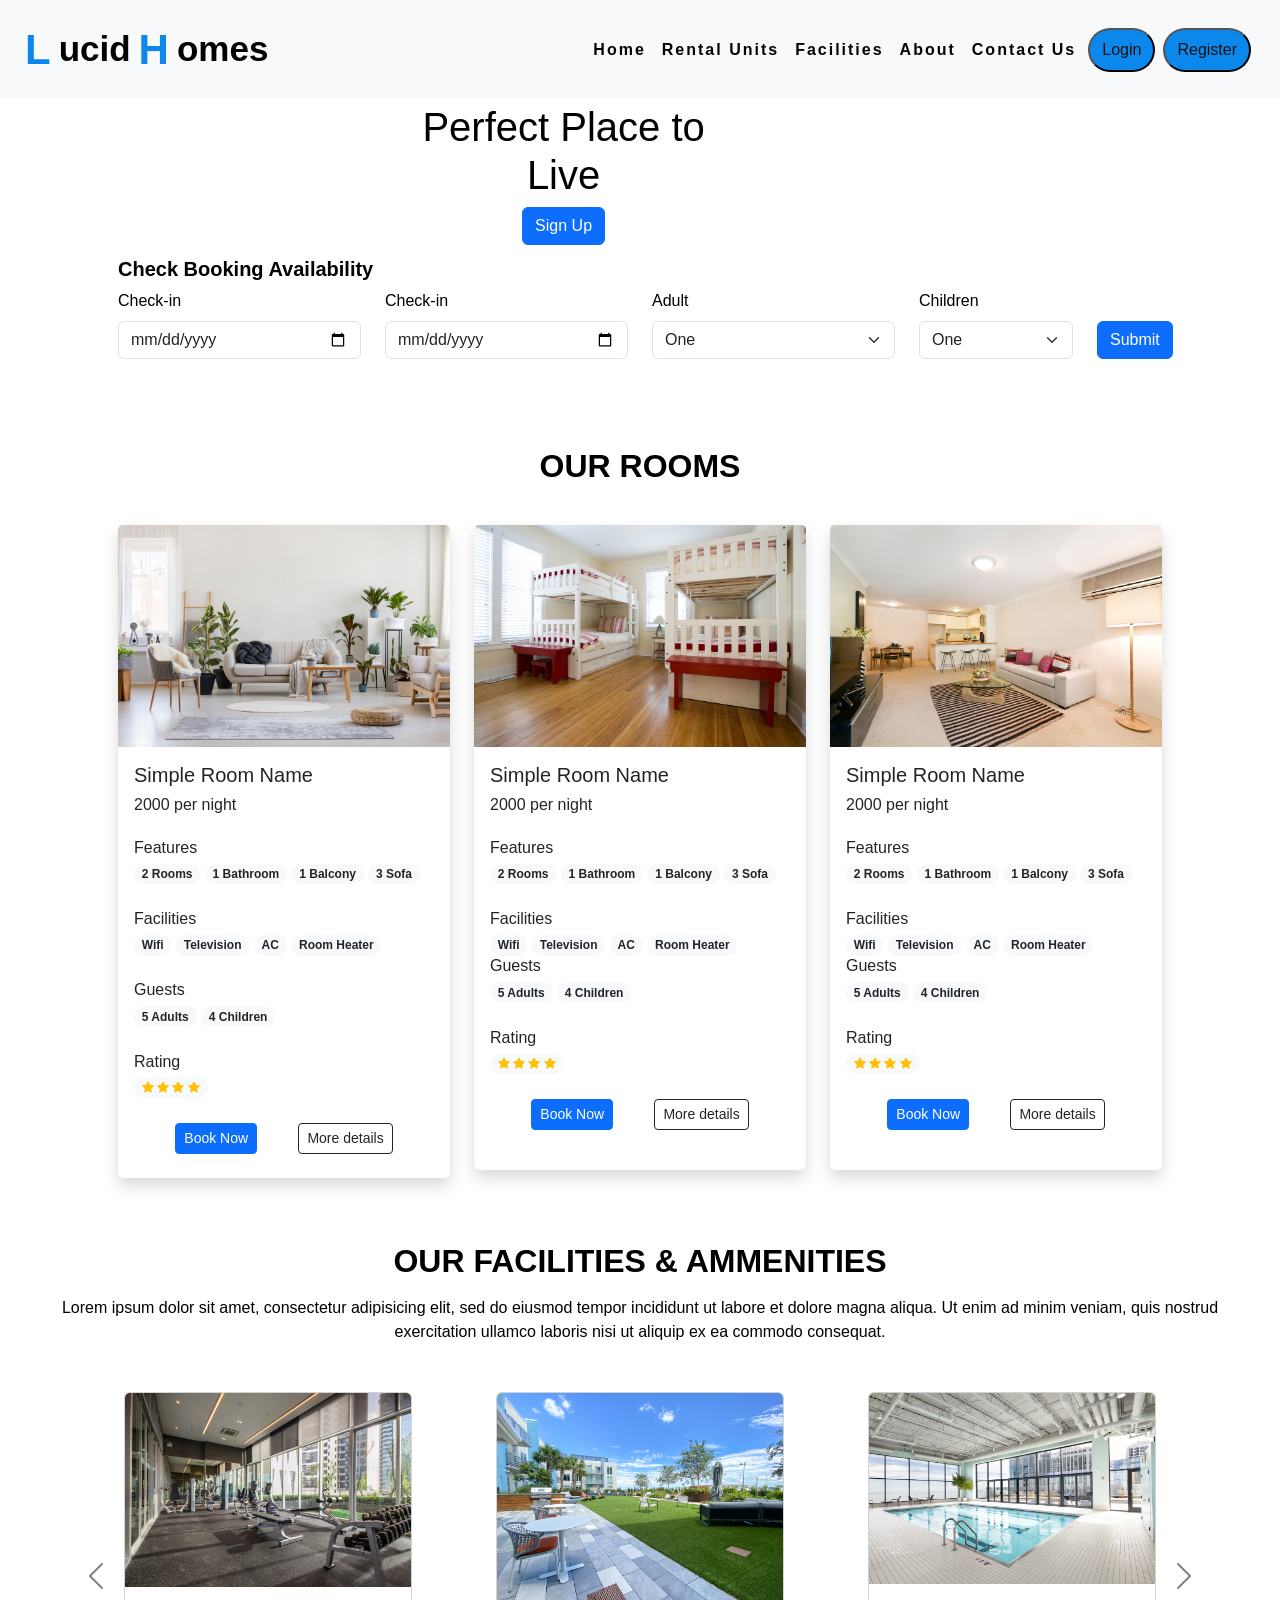
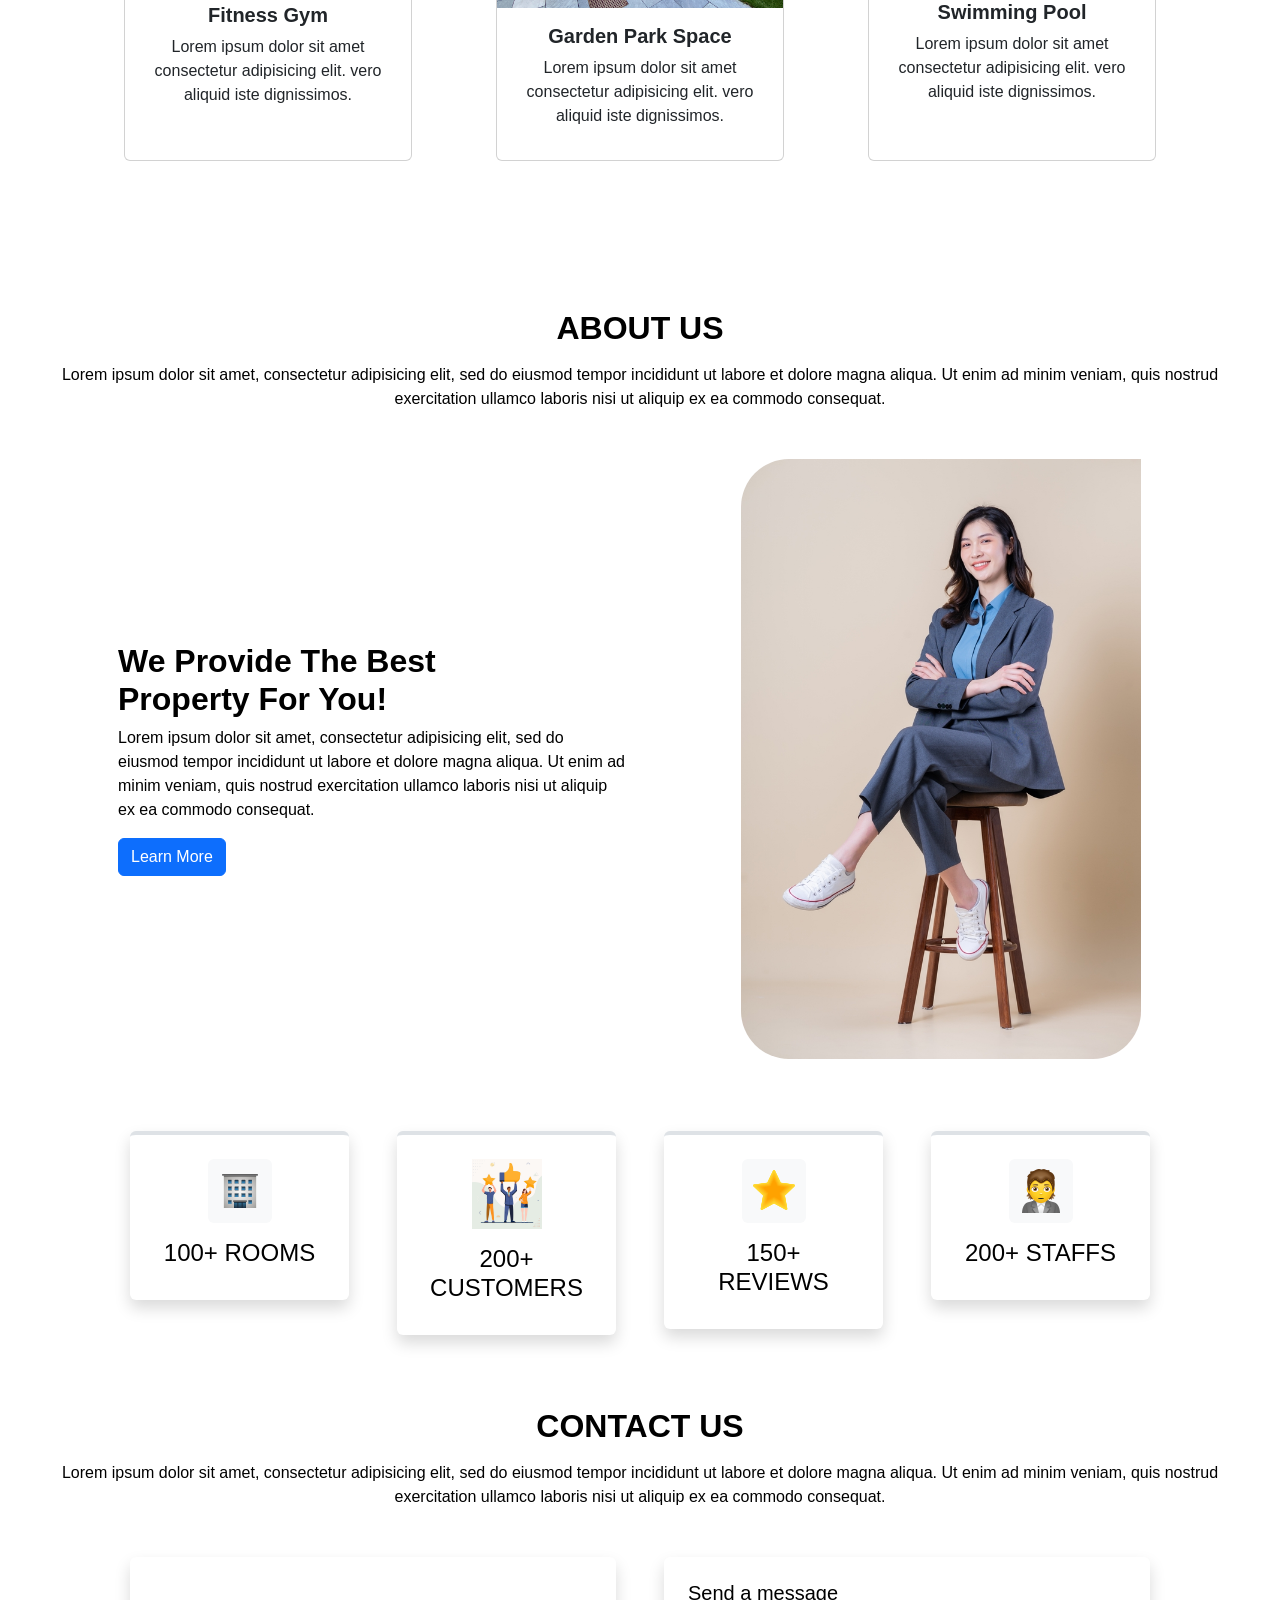
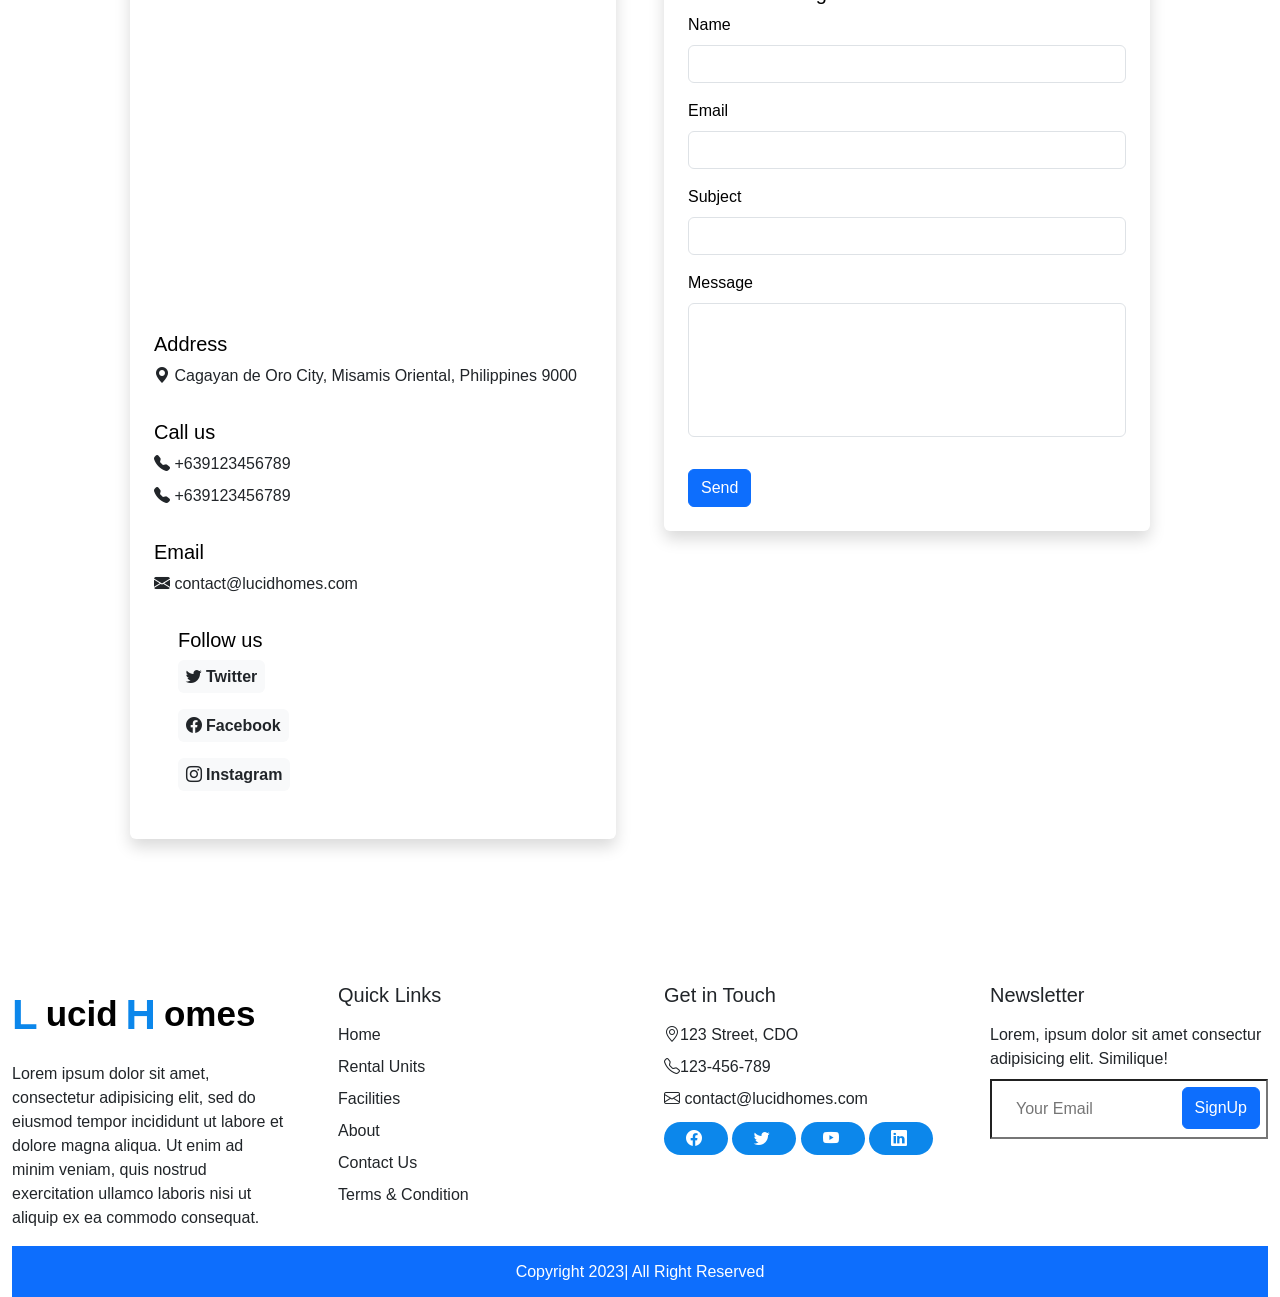
==== index.html @ b133fc41 "initial commit" ====
<!DOCTYPE html>
<html lang="en">

<head>
  <meta charset="UTF-8">
  <meta http-equiv="X-UA-Compatible" content="IE=edge">
  <meta name="viewport" content="width=device-width, initial-scale=1.0">
  <link href="https://cdn.jsdelivr.net/npm/bootstrap@5.0.2/dist/css/bootstrap.min.css" rel="stylesheet"
    integrity="sha384-EVSTQN3/azprG1Anm3QDgpJLIm9Nao0Yz1ztcQTwFspd3yD65VohhpuuCOmLASjC" crossorigin="anonymous">
  <title>Lucid Homes</title>
  <link rel="shortcut icon" href="image/icons8-person-factory-worker-32.png" type="image/xicon">
  <link rel="stylesheet" href="miniproject.css">
  <link rel="stylesheet" href="https://cdn.jsdelivr.net/npm/bootstrap-icons@1.10.3/font/bootstrap-icons.css">

</head>


<body>

  <section id="home">

    <nav class="navbar nav-area navbar-expand-sm  bg-light fixed-top">
      <div class=" nav container">
        <div class="logo"><span>L</span>ucid<span>H</span>omes</div>
        <button class="navbar-toggler" data-bs-toggle="collapse" data-bs-target="#nav" aria-controls="nav"
          aria-label="Expand Navigation">
          <span class="navbar-toggler-icon bg-light"></span>
        </button>
        <div class="collapse navbar-collapse " id="nav">
          <ul class="navbar-nav ms-auto">
            <li class="nav-item text-center">
              <a class="nav-link fw-bold " href="home.html">Home</a>
            </li>
            <li class="nav-item text-center">
              <a class="nav-link fw-bold " href="#rental-units">Rental Units</a>
            </li>
            <li class="nav-item text-center">
              <a class="nav-link fw-bold " href="#facilities">Facilities</a>
            </li>
            <li class="nav-item text-center">
              <a class="nav-link fw-bold " href="aboutus.html">About</a>
            </li>
            <li class="nav-item text-center">
              <a class="nav-link fw-bold " href="#contact-us">Contact Us</a>
            </li>
          </ul>
          <div class="d-flex" role="search">
            <button class="btn1" type="btn btn-dark shadow-none me-lg-3 me-2" data-bs-toggle="modal"
              data-bs-target="#loginModel">Login </button>
            <button class="btn1" type="btn btn-dark shadow-none" data-bs-toggle="modal"
              data-bs-target="#registerModel">Register </button>
          </div>
        </div>
      </div>
    </nav>



    <div class="modal fade" id="loginModel" data-bs-backdrop="static" data-bs-keyboard="false" tabindex="-1"
      aria-labelledby="staticBackdropLabel" aria-hidden="true">
      <div class="modal-dialog">
        <div class="modal-content">
          <form>
            <div class="modal-header">
              <h5 class="modal-title d-flex align-items-center">
                <i class="bi bi-person-circle fs-3 me-2">User Login</i>
              </h5>
              <button type="reset" class="btn-close shadow-none" data-bs-dismiss="modal" aria-label="Close"></button>
            </div>
            <div class="modal-body">
              <div class="mb-3">
                <label class="form-label">Email address</label>
                <input type="email" class="form-control shadow-none">
              </div>
              <div class="mb-4">
                <label class="form-label">Password</label>
                <input type="password" class="form-control shadow-none">
              </div>
              <div class="d-flex align-items-center justify-content-between mb-2">
                <button type="submit" class="btn btn-dark shadow-none">LOGIN</button>
              </div>
            </div>
          </form>
        </div>
      </div>
    </div>

    <div class="modal fade" id="registerModel" data-bs-backdrop="static" data-bs-keyboard="false" tabindex="-1"
      aria-labelledby="staticBackdropLabel" aria-hidden="true">
      <div class="modal-dialog modal-lg">
        <div class="modal-content">

          <form>
            <div class="modal-header">
              <h5 class="modal-title d-flex align-items-center">
                <i class="bi bi-person-lines-fill fs-3 me-2">User Registration</i>
              </h5>
              <button type="reset" class="btn-close shadow-none" data-bs-dismiss="modal" aria-label="Close"></button>
            </div>
            <div class="modal-body">
              <span class="badge rounded-pill bg-light text-dark mb-3 text-wrap lh-base">Note: Lorem ipsum dolor sit
                amet
                consectetur adipisicing elit.
                consectetur adipisicing elit.
              </span>
              <div class="container-fluid">
                <div class="row">
                  <div class="col-md-6 ps-0 mb-3">
                    <label class="form-label">Name</label>
                    <input type="text" class="form-control shadow-none">
                  </div>
                  <div class="col-md-6 p-0">
                    <label class="form-label">Email</label>
                    <input type="email" class="form-control shadow-none">
                  </div>
                  <div class="col-md-6 ps-0 mb-3">
                    <label class="form-label">Phone Number</label>
                    <input type="number" class="form-control shadow-none">
                  </div>
                  <div class="col-md-6 p-0">
                    <label class="form-label">Picture</label>
                    <input type="file" class="form-control shadow-none">
                  </div>
                  <div class="col-md-12 p-0">
                    <label class="form-label">Address</label>
                    <textarea class="form-control shadow-none" rows="1"></textarea>
                  </div>
                  <div class="col-md-6 ps-0 mb-3">
                    <label class="form-label">Pin Code</label>
                    <input type="number" class="form-control shadow-none">
                  </div>
                  <div class="col-md-6 p-0">
                    <label class="form-label">Date of Birth</label>
                    <input type="number" class="form-control shadow-none">
                  </div>
                  <div class="col-md-6 ps-0 mb-3">
                    <label class="form-label">Password</label>
                    <input type="passport" class="form-control shadow-none">
                  </div>
                  <div class="col-md-6 p-0">
                    <label class="form-label">Confirm Password</label>
                    <input type="passport" class="form-control shadow-none">
                  </div>
                  <div class="text-center my-1">
                    <button type="submit" class="btn btn-dark shadow-none">Register</button>
                  </div>
                </div>
              </div>
          </form>
        </div>
      </div>
    </div>
  </section>

  <div class="home-container" id="home">
    <video src="image/Video3.mp4" class="vid-bg" autoplay loop muted></video>
    <div class="banner-text">
      <h1>Find Your Next<br>Perfect Place to <br> Live</h1>

      <a href="#" class="btn btn-primary">Sign Up</a>

    </div>
  </div>


  <div style="height:100px ;"></div>


  <div class="container availability-form">
    <div class="row">
      <h5 class="col-lg-5 fw-bold">Check Booking Availability</h5>
      <form>
        <div class="row align-items-end">
          <div class="col-lg-3 mb-3">
            <label class="form-label" style="font-weight: 500;">Check-in</label>
            <input type="date" class="form-control shadow-none">
          </div>
          <div class="col-lg-3 mb-3">
            <label class="form-label" style="font-weight: 500;">Check-in</label>
            <input type="date" class="form-control shadow-none">
          </div>
          <div class="col-lg-3 mb-3">
            <label class="form-label" style="font-weight: 500;">Adult</label>
            <select class="form-select shadow-none">

              <option value="1">One</option>
              <option value="2">Two</option>
              <option value="3">Three</option>
            </select>
          </div>
          <div class="col-lg-2 mb-3">
            <label class="form-label" style="font-weight: 500;">Children</label>
            <select class="form-select shadow-none">

              <option value="1">One</option>
              <option value="2">Two</option>
              <option value="3">Three</option>
            </select>
          </div>
          <div class="col-lg-1 mb-lg-3 mt-2">
            <button type="submit" class="btn btn-md btn-primary ">Submit</button>
          </div>

        </div>
      </form>

    </div>
  </div>

  <!-- Our Rooms -->

  <section id="rental-units">
    <h2 class="mt-5 pt-4 mb-4 text-center fw-bold h-font">OUR ROOMS</h2>
    <div class=" bg-dark"></div>
    <div class="container">
      <div class="row">
        <div class="col-lg-4 col-md-6 my-3">
          <div class="card border-0 shadow" style="max-width: 350px; margin: auto;">
            <div class="inner">
              <img src="image/unit1/shutterstock_1276888387.jpg" class="card-img-top" alt="...">
            </div>
            <div class="card-body">
              <h5 class="card-title">Simple Room Name</h5>
              <h6 class="mb-4">2000 per night </h6>
              <div class="features mb-4">
                <h6 class="mb-1">Features</h6>
                <span class="badge rounded-pill bg-light text-dark text-wrap">
                  2 Rooms
                </span>
                <span class="badge rounded-pill bg-light text-dark text-wrap">
                  1 Bathroom
                </span>
                <span class="badge rounded-pill bg-light text-dark text-wrap">
                  1 Balcony
                </span>
                <span class="badge rounded-pill bg-light text-dark text-wrap">
                  3 Sofa
                </span>
              </div>
              <div class="Facilities mb-4">
                <h6 class="mb-1">Facilities</h6>
                <span class="badge rounded-pill bg-light text-dark text-wrap">
                  Wifi
                </span>
                <span class="badge rounded-pill bg-light text-dark text-wrap">
                  Television
                </span>
                <span class="badge rounded-pill bg-light text-dark text-wrap">
                  AC
                </span>
                <span class="badge rounded-pill bg-light text-dark text-wrap">
                  Room Heater
                </span>
              </div>

              <div class="guests mb-4">
                <h6 class="mb-1">Guests</h6>
                <span class="badge rounded-pill bg-light text-dark text-wrap">
                  5 Adults
                </span>
                <span class="badge rounded-pill bg-light text-dark text-wrap">
                  4 Children
                </span>
              </div>
              <div class="rating mb-4">

                <h6 class="mb-1">Rating</h6>
                <span class="badge rounded-pill bg-light">
                  <i class="bi bi-star-fill text-warning"></i>
                  <i class="bi bi-star-fill text-warning"></i>
                  <i class="bi bi-star-fill text-warning"></i>
                  <i class="bi bi-star-fill text-warning"></i>
                </span>
              </div>
              <div class="d-flex justify-content-evenly mb-2">
                <a href="#" class="btn btn-sm btn  btn-primary">Book Now</a>
                <a href="#" class="btn btn-sm btn-outline-dark shadow-none">More details</a>
              </div>
            </div>
          </div>
        </div>

        <div class="col-lg-4 col-md-6 my-3">
          <div class="card border-0 shadow" style="max-width: 350px; margin: auto;">
            <div class="inner">
              <img src="image/unit2/shutterstock_1025464807.jpg" class="card-img-top" alt="...">
            </div>
            <div class="card-body">
              <h5 class="card-title">Simple Room Name</h5>
              <h6 class="mb-4">2000 per night </h6>
              <div class="features mb-4">
                <h6 class="mb-1">Features</h6>
                <span class="badge rounded-pill bg-light text-dark text-wrap">
                  2 Rooms
                </span>
                <span class="badge rounded-pill bg-light text-dark text-wrap">
                  1 Bathroom
                </span>
                <span class="badge rounded-pill bg-light text-dark text-wrap">
                  1 Balcony
                </span>
                <span class="badge rounded-pill bg-light text-dark text-wrap">
                  3 Sofa
                </span>
              </div>
              <div class="Facilities mb-4">
                <h6 class="mb-1">Facilities</h6>
                <span class="badge rounded-pill bg-light text-dark text-wrap">
                  Wifi
                </span>
                <span class="badge rounded-pill bg-light text-dark text-wrap">
                  Television
                </span>
                <span class="badge rounded-pill bg-light text-dark text-wrap">
                  AC
                </span>
                <span class="badge rounded-pill bg-light text-dark text-wrap">
                  Room Heater
                </span>
                <div class="guests mb-4">
                  <h6 class="mb-1">Guests</h6>
                  <span class="badge rounded-pill bg-light text-dark text-wrap">
                    5 Adults
                  </span>
                  <span class="badge rounded-pill bg-light text-dark text-wrap">
                    4 Children
                  </span>

                </div>
                <div class="rating mb-4">

                  <h6 class="mb-1">Rating</h6>
                  <span class="badge rounded-pill bg-light">
                    <i class="bi bi-star-fill text-warning"></i>
                    <i class="bi bi-star-fill text-warning"></i>
                    <i class="bi bi-star-fill text-warning"></i>
                    <i class="bi bi-star-fill text-warning"></i>
                  </span>
                </div>
                <div class="d-flex justify-content-evenly mb-2">
                  <a href="#" class="btn btn-sm btn btn-primary ">Book Now</a>
                  <a href="#" class="btn btn-sm btn-outline-dark shadow-none">More details</a>
                </div>
              </div>
            </div>
          </div>
        </div>

        <div class="col-lg-4 col-md-6 my-3">
          <div class="card border-0 shadow" style="max-width: 350px; margin: auto;">
            <div class="inner">
              <img src="image/unit3/shutterstock_478369054.jpg" class="card-img-top" alt="...">
            </div>
            <div class="card-body">
              <h5 class="card-title">Simple Room Name</h5>
              <h6 class="mb-4">2000 per night </h6>
              <div class="features mb-4">
                <h6 class="mb-1">Features</h6>
                <span class="badge rounded-pill bg-light text-dark text-wrap">
                  2 Rooms
                </span>
                <span class="badge rounded-pill bg-light text-dark text-wrap">
                  1 Bathroom
                </span>
                <span class="badge rounded-pill bg-light text-dark text-wrap">
                  1 Balcony
                </span>
                <span class="badge rounded-pill bg-light text-dark text-wrap">
                  3 Sofa
                </span>
              </div>
              <div class="Facilities mb-4">
                <h6 class="mb-1">Facilities</h6>
                <span class="badge rounded-pill bg-light text-dark text-wrap">
                  Wifi
                </span>
                <span class="badge rounded-pill bg-light text-dark text-wrap">
                  Television
                </span>
                <span class="badge rounded-pill bg-light text-dark text-wrap">
                  AC
                </span>
                <span class="badge rounded-pill bg-light text-dark text-wrap">
                  Room Heater
                </span>

                <div class="guests mb-4">
                  <h6 class="mb-1">Guests</h6>
                  <span class="badge rounded-pill bg-light text-dark text-wrap">
                    5 Adults
                  </span>
                  <span class="badge rounded-pill bg-light text-dark text-wrap">
                    4 Children
                  </span>
                </div>

                <div class="rating mb-4">

                  <h6 class="mb-1">Rating</h6>
                  <span class="badge rounded-pill bg-light">
                    <i class="bi bi-star-fill text-warning"></i>
                    <i class="bi bi-star-fill text-warning"></i>
                    <i class="bi bi-star-fill text-warning"></i>
                    <i class="bi bi-star-fill text-warning"></i>
                  </span>
                </div>
                <div class="d-flex justify-content-evenly mb-2">
                  <a href="#" class="btn btn-sm btn  btn-primary ">Book Now</a>
                  <a href="#" class="btn btn-sm btn-outline-dark shadow-none">More details</a>
                </div>
              </div>
            </div>
          </div>
        </div>



      </div>
    </div>
  </section>

  <section id="facilities">
    <div class="my-5 px-4">
      <h2 class="fw-bold h-font text-center">OUR FACILITIES & AMMENITIES</h2>

      <div class="bg-dark"></div>
      <p class="text-center mt-3">
        Lorem ipsum dolor sit amet, consectetur adipisicing elit, sed do eiusmod
        tempor incididunt ut labore et dolore magna aliqua. Ut enim ad minim veniam,
        quis nostrud exercitation ullamco laboris nisi ut aliquip ex ea commodo
        consequat.
      </p>
    </div>
    <div id="carouselExampleControls" class="carousel carousel-dark slide" data-bs-ride="carousel">
      <div class="carousel-inner">
        <div class="carousel-item active">
          <div class="card-wrapper container-sm d-flex  justify-content-around">
            <div class="card " style="width: 18rem;">
              <img src="image/aminities/fitness gym.jpg" class="card-img-top" alt="">
              <div class="card-body">
                <h5 class="card-title text-center fw-bolder">Fitness Gym</h5>
                <p class="text-center">Lorem ipsum dolor sit amet consectetur adipisicing elit. vero aliquid iste
                  dignissimos.</p>
              </div>
            </div>
            <div class="card" style="width: 18rem;">
              <img src="image/aminities/open garden park space.jpg" class="card-img-top" alt="">
              <div class="card-body">
                <h5 class="card-title text-center fw-bolder">Garden Park Space</h5>
                <p class="text-center">Lorem ipsum dolor sit amet consectetur adipisicing elit. vero aliquid iste
                  dignissimos.</p>

              </div>
            </div>

            <div class="card" style="width: 18rem;">
              <img src="image/aminities/swimming pool.jpg" class="card-img-top" alt="">
              <div class="card-body">
                <h5 class="card-title text-center fw-bolder">Swimming Pool</h5>
                <p class="text-center">Lorem ipsum dolor sit amet consectetur adipisicing elit. vero aliquid iste
                  dignissimos.</p>
              </div>
            </div>
          </div>
        </div>
        <div class="carousel-item">
          <div class="card-wrapper container-sm d-flex   justify-content-around">
            <div class="card  " style="width: 18rem;">
              <img src="image/aminities/gazebos.jpg" class="card-img-top" alt="">
              <div class="card-body">
                <h5 class="card-title text-center fw-bolder">Gazebos</h5>
                <p class="text-center">Lorem ipsum dolor sit amet consectetur adipisicing elit. vero aliquid iste
                  dignissimos.</p>
              </div>
            </div>
            <div class="card" style="width: 18rem;">
              <img src="image/aminities/playground.jpg" class="card-img-top" alt="">
              <div class="card-body">
                <h5 class="card-title text-center fw-bolder">Playground</h5>
                <p class="text-center">Lorem ipsum dolor sit amet consectetur adipisicing elit. vero aliquid iste
                  dignissimos.</p>
              </div>
            </div>
            <div class="card" style="width: 18rem;">
              <img src="image/aminities/store.jpg" class="card-img-top" alt="">
              <div class="card-body">
                <h5 class="card-title text-center fw-bolder">Convenience Store</h5>
                <p class="text-center">Lorem ipsum dolor sit amet consectetur adipisicing elit. vero aliquid iste
                  dignissimos.</p>
              </div>
            </div>
          </div>
        </div>
        <div class="carousel-item">
          <div class="card-wrapper container-sm d-flex  justify-content-around">
            <div class="card " style="width: 18rem;">
              <img src="image/aminities/deck.jpg" class="card-img-top" alt="">
              <div class="card-body">
                <h5 class="card-title text-center fw-bolder">View Deck</h5>
                <p class="text-center">Lorem ipsum dolor sit amet consectetur adipisicing elit. vero aliquid iste
                  dignissimos.</p>
              </div>
            </div>
            <div class="card" style="width: 18rem;">
              <img src="image/aminities/basketball.jpg" class="card-img-top" alt="">
              <div class="card-body">
                <h5 class="card-title text-center fw-bolder">Basketball Court</h5>
                <p class="text-center">Lorem ipsum dolor sit amet consectetur adipisicing elit. vero aliquid iste
                  dignissimos.</p>
              </div>

            </div>
            <div class="card" style="width: 18rem;">
              <img src="image/aminities/game area.jpg" class="card-img-top" alt="">
              <div class="card-body">
                <h5 class="card-title text-center fw-bolder">Game Area</h5>
                <p class="text-center">Lorem ipsum dolor sit amet consectetur adipisicing elit. vero aliquid iste
                  dignissimos.</p>
              </div>
            </div>
          </div>
        </div>
        <button class="carousel-control-prev" type="button" data-bs-target="#carouselExampleControls"
          data-bs-slide="prev">
          <span class="carousel-control-prev-icon" aria-hidden="true"></span>
          <span class="visually-hidden">Previous</span>
        </button>
        <button class="carousel-control-next" type="button" data-bs-target="#carouselExampleControls"
          data-bs-slide="next">
          <span class="carousel-control-next-icon" aria-hidden="true"></span>
          <span class="visually-hidden">Next</span>
        </button>
      </div>
    </div>
  </section>

  <div style="height:100px ;"></div>

  <section id="about">
    <div class="my-5 px-4">
      <h2 class="fw-bold h-font text-center fw-bold">ABOUT US</h2>


      <p class="text-center mt-3">
        Lorem ipsum dolor sit amet, consectetur adipisicing elit, sed do eiusmod
        tempor incididunt ut labore et dolore magna aliqua. Ut enim ad minim veniam,
        quis nostrud exercitation ullamco laboris nisi ut aliquip ex ea commodo
        consequat.
      </p>
    </div>


    <div class="container">
      <div class="row justify-content-between align-items-center">
        <div class="col-lg-6 col-md-5 mb-4 order-lg-1 order-md-1 order-2">
          <div class="card-body">
            <div class="about-text">
              <h2 class="text-black fw-bolder">We Provide The Best <br>Property For You!</h2>
              <p>
                Lorem ipsum dolor sit amet, consectetur adipisicing elit, sed do eiusmod
                tempor incididunt ut labore et dolore magna aliqua. Ut enim ad minim veniam,
                quis nostrud exercitation ullamco laboris nisi ut aliquip ex ea commodo
                consequat.
              </p>
              <a href="#" class="btn btn-primary">Learn More</a>
            </div>
          </div>
        </div>
        <div class="col-lg-5 col-md-5 mb-4 order-lg-2 order-md-2 order-1">
          <div class="about-img">
            <img src="image/owner.jpg" class="w-90">
          </div>
        </div>
      </div>
    </div>

    <div class="container mt-5">
      <div class="row">
        <div class="col-lg-3 col-md-6 mb-4 px-4">
          <div class="bg-white rounded shadow p-4 border-top border-4 text-center box">
            <span class="badge bg-light text-dark fs-6 p-2">
              <img src="image/icons8-office-building-48.png">
            </span>
            <h4 class="mt-3">100+ ROOMS</h4>
          </div>
        </div>

        <div class="col-lg-3 col-md-6 mb-4 px-4">
          <div class="bg-white rounded shadow p-4 border-top border-4 text-center box">
            <img src="image/5374800.jpg" width="70px" height="70px">
            <h4 class="mt-3">200+ CUSTOMERS</h4>
          </div>
        </div>

        <div class="col-lg-3 col-md-6 mb-4 px-4">
          <div class="bg-white rounded shadow p-4 border-top border-4 text-center box">
            <span class="badge bg-light text-dark fs-6 p-2">
              <img src="image/icons8-star-48.png">
            </span>
            <h4 class="mt-3">150+ REVIEWS</h4>
          </div>
        </div>

        <div class="col-lg-3 col-md-6 mb-4 px-4">
          <div class="bg-white rounded shadow p-4 border-top border-4 text-center box">
            <span class="badge bg-light text-dark fs-6 p-2">
              <img src="image/icons8-person-office-worker-48.png">
            </span>
            <h4 class="mt-3">200+ STAFFS</h4>
          </div>
        </div>

      </div>
    </div>
  </section>
  </section>
  <section id="contact-us">
    <div class="my-5 px-4">
      <h2 class="fw-bold h-font text-center fw-bold">CONTACT US</h2>

      <div class="h-line bg-dark"></div>
      <p class="text-center mt-3">
        Lorem ipsum dolor sit amet, consectetur adipisicing elit, sed do eiusmod
        tempor incididunt ut labore et dolore magna aliqua. Ut enim ad minim veniam,
        quis nostrud exercitation ullamco laboris nisi ut aliquip ex ea commodo
        consequat.
      </p>
    </div>
    <div class="container">
      <div class="row">
        <div class="col-lg-6 col-md-6 mb-5 px-4">
          <div class="bg-white rounded shadow p-4 ">
            <iframe class="w-100 rounded mb-4" height="320px"
              src="https://www.google.com/maps/embed?pb=!1m18!1m12!1m3!1d252625.1000038605!2d124.49883013756794!3d8.375357750629556!2m3!1f0!2f0!3f0!3m2!1i1024!2i768!4f13.1!3m3!1m2!1s0x32ff8ef505e93b95%3A0x6d6e8b3dd91c7c6c!2sCagayan%20De%20Oro%20City%2C%20Misamis%20Oriental!5e0!3m2!1sen!2sph!4v1679159023781!5m2!1sen!2sph"
              width="600" height="450" style="border:0;" allowfullscreen="" loading="lazy"
              referrerpolicy="no-referrer-when-downgrade"></iframe>
            <h5>Address</h5>
            <a href="https://goo.gl/maps/jFdoRUnTvq314zJy6" target="_blank"
              class="d-inline-block text-decoration-none text-dark mb-2">
              <i class="bi bi-geo-alt-fill"></i> Cagayan de Oro City, Misamis Oriental, Philippines 9000
            </a>
            <h5 class="mt-4">Call us</h5>
            <a href="tel: +94768799665" class="d-inline-block mb-2 text-decoration-none text-dark"><i
                class="bi bi-telephone-fill"></i> +639123456789</a>
            <br>
            <a href="tel: +94768799665" class="d-inline-block mb-2 text-decoration-none text-dark"><i
                class="bi bi-telephone-fill"></i> +639123456789</a>
            <h5 class="mt-4">Email</h5>
            <a href="mailto: dineshslweb@gmail.com" class="d-inline-block mb-2 text-decoration-none text-dark"><i
                class="bi bi-envelope-fill"></i> contact@lucidhomes.com</a>

            <div class="bg-white p-4 rounded">
              <h5>Follow us</h5>
              <a href="#" class="d-inline-block mb-3">
                <span class="badge bg-light text-dark fs-6 p-2">
                  <i class="bi bi-twitter  me-1"></i>Twitter
                </span>
              </a>
              <br>
              <a href="#" class="d-inline-block mb-3">
                <span class="badge bg-light text-dark fs-6 p-2">
                  <i class="bi bi-facebook  me-1"></i>Facebook
                </span>
              </a>
              <br>
              <a href="#" class="d-inline-block">
                <span class="badge bg-light text-dark fs-6 p-2">
                  <i class="bi bi-instagram  me-1"></i>Instagram
                </span>
              </a>
            </div>

            </a>
          </div>
        </div>
        <div class="col-lg-6 col-md-6 mb-5 px-4">
          <div class="bg-white rounded shadow p-4">
            <form>
              <h5>Send a message</h5>
              <div class="mb-3">
                <label class="form-label" style="font-weight: 500;">Name</label>
                <input type="text" class="form-control shadow-none">
              </div>
              <div class="mb-3">
                <label class="form-label" style="font-weight: 500;">Email</label>
                <input type="email" class="form-control shadow-none">
              </div>
              <div class="mb-3">
                <label class="form-label" style="font-weight: 500;">Subject</label>
                <input type="text" class="form-control shadow-none">
              </div>
              <div class="mb-3">
                <label class="form-label" style="font-weight: 500;">Message</label>
                <textarea class="form-control shadow-none" rows="5" style="resize: none;"></textarea>
              </div>
              <button type="submit" class="btn text-white btn-primary custom-bg mt-3">Send</button>
            </form>
          </div>
        </div>
      </div>
    </div>
    </div>
  </section>


  <div class="container-fluid mt-5 pt-5" id="footer">
    <div class="row g-5">
      <div class="col-lg-3 p-6">
        <div class="header mb-3">
          <div class="logo"><span>L</span>ucid<span>H</span>omes</div>
        </div>
        <p class="text-dark ">Lorem ipsum dolor sit amet, consectetur adipisicing elit, sed do eiusmod
          tempor incididunt ut labore et dolore magna aliqua. Ut enim ad minim veniam,
          quis nostrud exercitation ullamco laboris nisi ut aliquip ex ea commodo
          consequat.</p>
      </div>

      <div class="col-lg-3 p-6">
        <h5 class="mb-3 text-dark "> Quick Links</h5>
        <a href="#" class="d-inline-block mb-2 text-dark text-decoration-none">Home</a><br>
        <a href="#" class="d-inline-block mb-2 text-dark  text-decoration-none">Rental Units</a><br>
        <a href="#" class="d-inline-block mb-2 text-dark  text-decoration-none">Facilities</a><br>
        <a href="#" class="d-inline-block mb-2 text-dark  text-decoration-none">About</a><br>
        <a href="#" class="d-inline-block mb-2 text-dark  text-decoration-none">Contact Us</a><br>
        <a href="#" class="d-inline-block mb-2 text-dark  text-decoration-none">Terms & Condition</a>
      </div>



      <div class="  col-lg-3 p-6">
        <h5 class="mb-3 text-dark ">Get in Touch</h5>
        <p class="mb-2 text-dark "> <i class="bi bi-geo-alt"></i>123 Street, CDO</p>

        <p class="mb-2 text-dark "><i class="bi bi-telephone"></i>123-456-789</p>
        <p class="mb-2 text-dark "><i class="bi bi-envelope"></i> <span>contact@lucidhomes.com</span> </p>


        <div class="flex pt-2">
          <a href="" class="btn2 btn-outline-light  btn-social"><i class="bi bi-facebook me-1"></i></i></a>
          <a href="" class="btn2 btn-outline-light  btn-social"> <i class="bi bi-twitter me-1 "></i></i></a>
          <a href="" class="btn2 btn-outline-light  btn-social"><i class="bi bi-youtube me-1"></i></i></a>
          <a href="" class="btn2 btn-outline-light  btn-social"><i class="bi bi-linkedin me-1"></i></a>
        </div>
      </div>
      <div class="  col-lg-3 p-6">
        <h5 class="mb-3 text-dark ">Newsletter</h5>
        <p class="mb-2 text-dark "> Lorem, ipsum dolor sit amet consectur adipisicing elit. Similique!</p>



        <div class="position-relative mx-auto" style="max-width: 400px;">
          <input type="text" class="form-relative text-dark bg-transparent w-100 py-3 ps-4 pe-5"
            placeholder="Your Email">
          <button class="btn  py-2 position-absolute btn-primary top-0 end-0 mt-2 me-2" type="button">SignUp</button>
        </div>
      </div>



    </div>
    <h6 class="text-center bg-primary text-white p-3 m-0" id="text-footer">Copyright 2023| All Right Reserved</h6>
  </div>





  <script src="https://cdn.jsdelivr.net/npm/bootstrap@5.0.2/dist/js/bootstrap.bundle.min.js"
    integrity="sah384-MrcW6ZMFYlzcLA8Nl+NtUVF0sA7MsXsP1UyJoMp4YLEuNSfAP+JcXn/tWtIaxVXM"
    crossorigin="anonymous"></script>



</body>

</html>
---- miniproject.css ----
* {
  padding: 0;
  margin: 0;
  box-sizing: border-box;
  font-family: sans-serif;
  list-style: none;
  text-decoration: none;

}



body {
  color: black;
}



.container {
  max-width: 1068px;
  margin-left: auto;
  margin-right: auto;
}

header {
  display: block;
  width: 100%;
  position: absolute;
  top: 0;
  left: 0;
  z-index: 10;
}

.nav-container{
  background-color: #f0f0f0;
 
}
.nav-link{
  position: relative;
  color: #030303 ;
  letter-spacing: 2px;
  font-size: 1em;
  font-weight: 700;
  max-width: 100%;
  
}
.nav-link:hover{
  background: #2951f1 ;
  color: #ffffff;
  border-radius: 5px;
  transition: all 0.7s ease 0s;
  
}
.nav-link::after{
  transition: all 0.2s;
  content: '';
  opacity: 0;
  height: 2px;
  width: 100%;
  background-color: #1a06cc;
  position: absolute;
  bottom: 0;
  left: 0;
}
.nav-link:hover::after{
  opacity: 1;
}
.nav {
  display: flex;
  max-width: 100%;
  justify-content: space-between;
  align-items: center;
  padding: 10px 25px;
  z-index: 10;
}

.logo{
  display: flex;
  align-items: center;
  column-gap: 0.5rem;
  font-size: 1rem;
  font-weight: 700;
  color: #000000 !important;
  font-weight: bold;
  font-size: 35px;
  
}

.logo span {
  color: #0c87eb;
  font-size: larger;
}

.inner{
  overflow: hidden;
  cursor: pointer;
  }
  .inner img{
  transition: all 1.5s ease;
  }
  .inner:hover img{
  transform: scale(1.5);
  }

  .inner2{
  overflow: visible;
  cursor: pointer;
  }
  .inner2 img{
  transition: all 5 ease;
  align-items: center;
  }
  .inner2:hover img{
  transform: scale(5);
  }
  .about-img img{
    border-radius: 3rem 0 3rem 3rem;
    height: 600px;
    }


.btn1 {
  padding: 8px 12px;
  margin: 4px;
  background-color: #0c87eb;
  color: #131313;
  border-radius: 5rem;
  transition: all 0.3s;
 
  position: relative;
}

.btn1:hover {
  background-color: #080808;
  color: #ffffff;
}


.home-container { 
  position: relative;
  background-size: cover;
  background-position: center;
}
.banner-text {
  position: absolute;
  top: 35%;
  text-align: center;
  left: 33%;

}

.banner-text  h1 {
  color: var(--main-color);
}
.banner-text p{
  color: #000000;
  font-size: 18px;
  margin: 0;
  font-weight: bold;
}

#footer{
  background-color: #ffffff;
  box-shadow: 8px 6px 4px #f0f0f0;
}
.footer .btn1.btn-social{
  padding: 9px 12px;
  width: 60px;
  height: 100px;
  color: var(--main-color);
  border-radius: 40px;
  transition: 0,3s;
  }

  
    
    .btn2 {
      padding: 8px 22px;
      background:#0c87eb;
      color: white;
      border-radius: 5rem;
    }
  
   .card{
    transition: 0.5s;
   }
   .card:hover{
    transform: scale(1.1);
   }
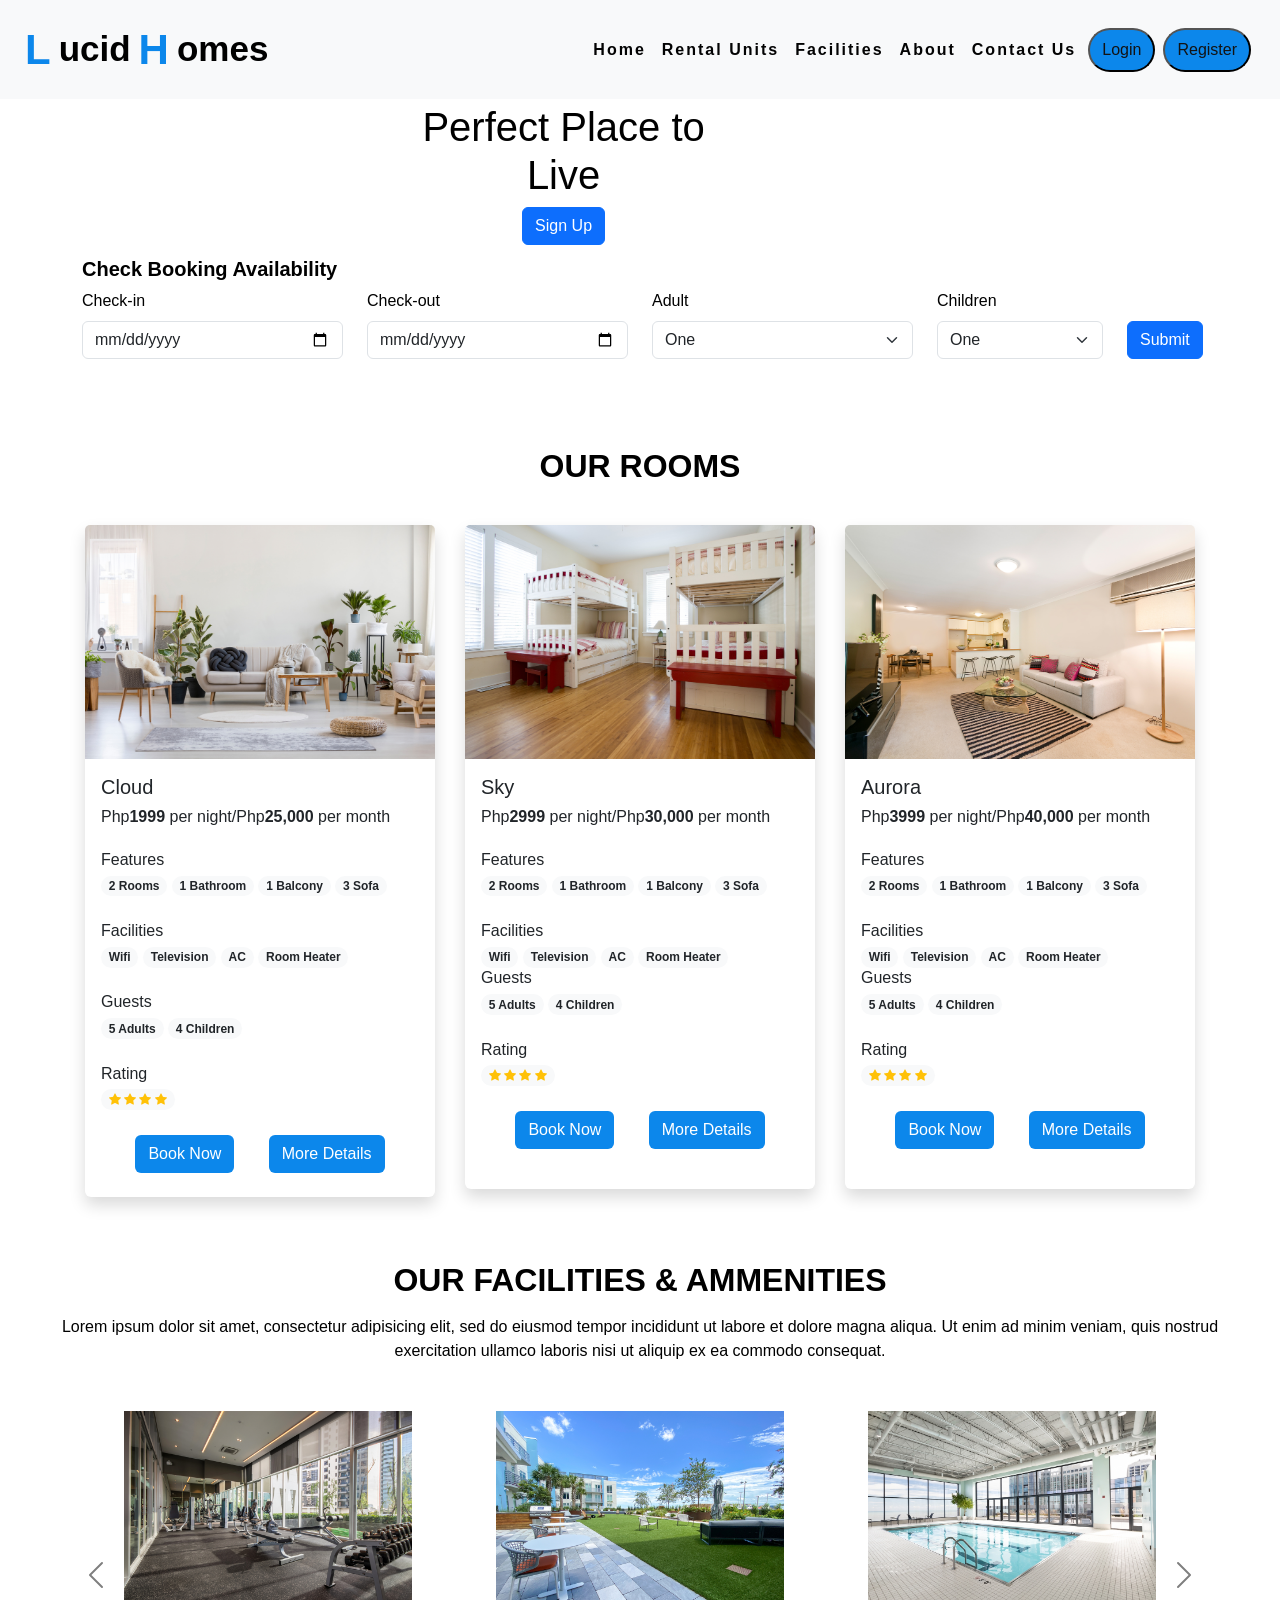
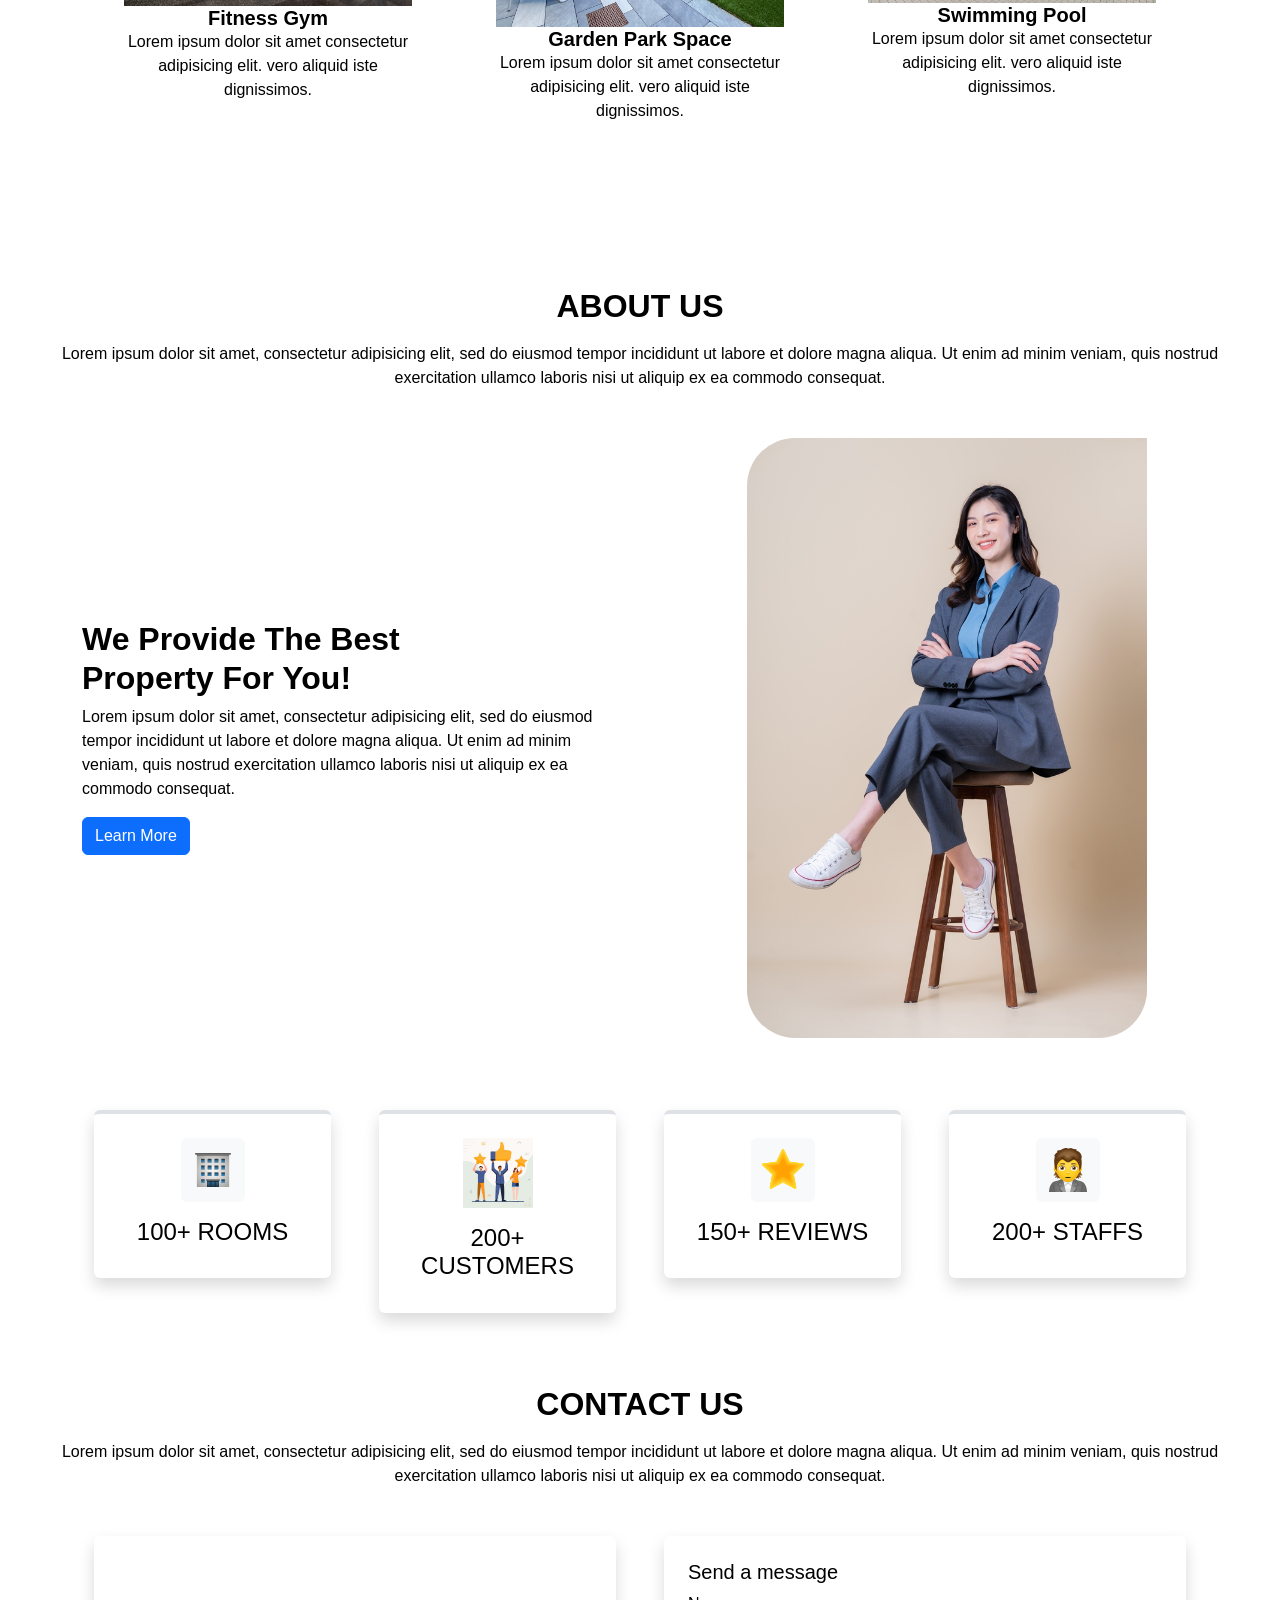
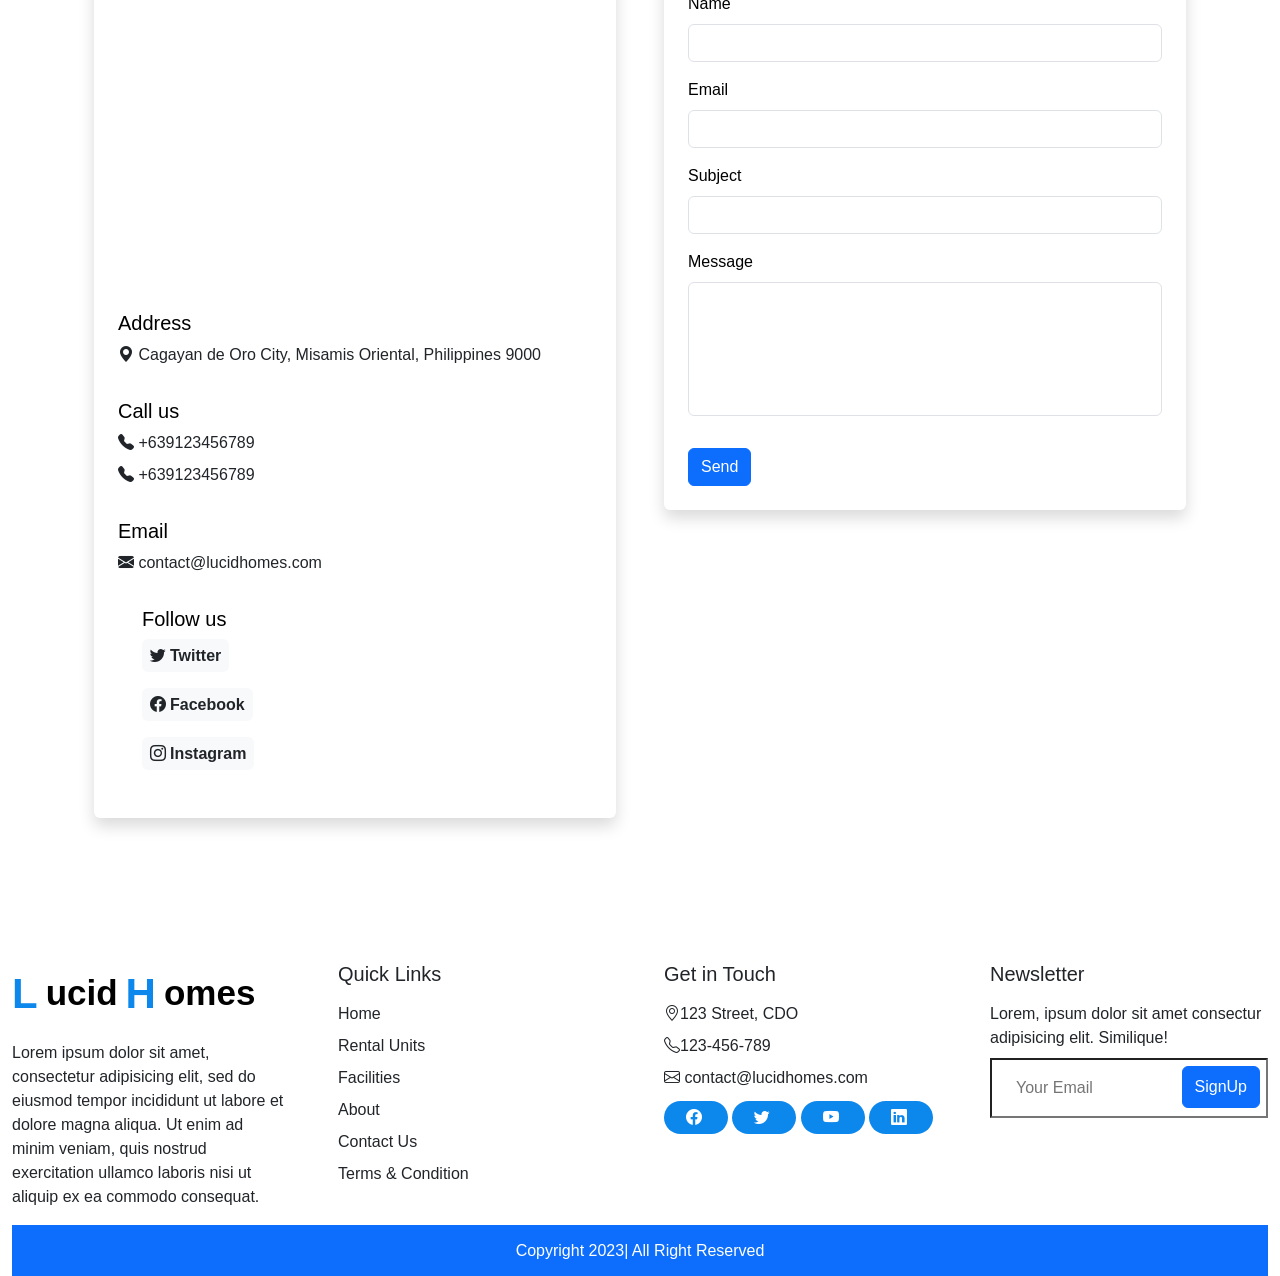
==== commit 594960d3: "initial commit" ====
--- a/index.html
+++ b/index.html
@@ -14,7 +14,6 @@
 
 </head>
 
-
 <body>
 
   <section id="home">
@@ -24,7 +23,7 @@
         <div class="logo"><span>L</span>ucid<span>H</span>omes</div>
         <button class="navbar-toggler" data-bs-toggle="collapse" data-bs-target="#nav" aria-controls="nav"
           aria-label="Expand Navigation">
-          <span class="navbar-toggler-icon bg-light"></span>
+          <span class="navbar-toggler-icon bg-primary"></span>
         </button>
         <div class="collapse navbar-collapse " id="nav">
           <ul class="navbar-nav ms-auto">
@@ -45,10 +44,10 @@
             </li>
           </ul>
           <div class="d-flex" role="search">
-            <button class="btn1" type="btn btn-dark shadow-none me-lg-3 me-2" data-bs-toggle="modal"
+            <button class="btn1" type="btn  shadow-none me-lg-3 me-2" data-bs-toggle="modal"
               data-bs-target="#loginModel">Login </button>
-            <button class="btn1" type="btn btn-dark shadow-none" data-bs-toggle="modal"
-              data-bs-target="#registerModel">Register </button>
+            <button class="btn1" type="btn  shadow-none" data-bs-toggle="modal" data-bs-target="#registerModel">Register
+            </button>
           </div>
         </div>
       </div>
@@ -89,7 +88,6 @@
       aria-labelledby="staticBackdropLabel" aria-hidden="true">
       <div class="modal-dialog modal-lg">
         <div class="modal-content">
-
           <form>
             <div class="modal-header">
               <h5 class="modal-title d-flex align-items-center">
@@ -176,7 +174,7 @@
             <input type="date" class="form-control shadow-none">
           </div>
           <div class="col-lg-3 mb-3">
-            <label class="form-label" style="font-weight: 500;">Check-in</label>
+            <label class="form-label" style="font-weight: 500;">Check-out</label>
             <input type="date" class="form-control shadow-none">
           </div>
           <div class="col-lg-3 mb-3">
@@ -220,8 +218,8 @@
               <img src="image/unit1/shutterstock_1276888387.jpg" class="card-img-top" alt="...">
             </div>
             <div class="card-body">
-              <h5 class="card-title">Simple Room Name</h5>
-              <h6 class="mb-4">2000 per night </h6>
+              <h5 class="card-title">Cloud</h5>
+              <h6 class="mb-4">Php<b>1999</b> per night/Php<b>25,000</b> per month </h6>
               <div class="features mb-4">
                 <h6 class="mb-1">Features</h6>
                 <span class="badge rounded-pill bg-light text-dark text-wrap">
@@ -273,8 +271,123 @@
                 </span>
               </div>
               <div class="d-flex justify-content-evenly mb-2">
-                <a href="#" class="btn btn-sm btn  btn-primary">Book Now</a>
-                <a href="#" class="btn btn-sm btn-outline-dark shadow-none">More details</a>
+                <button type="button" class="btn button" data-bs-toggle="modal" data-bs-target="#myModal">Book
+                  Now</button>
+                <div class="modal" id="myModal">
+                  <div class="modal-dialog">
+                    <div class="modal-content">
+                      <div class="modal-header">
+                        <h5 class="modal-title">Book Now</h5>
+                        <button type="button" class="btn-close" data-bs-dismiss="modal"></button>
+                      </div>
+                      <div class="modal-body">
+                        <div class="row"></div>
+                        <form>
+                          <div class="col-md-7 ps-6 mb-6">
+                            <label class="form-label">First Name</label>
+                            <input type="text" class="form-control shadow-none">
+                          </div>
+                          <div class="col-md-7 ps-0 mb-3">
+                            <label class="form-label">Last Name</label>
+                            <input type="email" class="form-control">
+                          </div>
+                          <div class="col-md-9 ps-0 mb-3">
+                            <label class="form-label">Email</label>
+                            <input type="email" class="form-control">
+                          </div>
+                        </form>
+                      </div>
+
+                      <div class="container availability-form">
+                        <h5 class="col-lg-6 fw-bold">Arriving Date & Time</h5>
+                        <form>
+                          <div class="row align-items-end">
+                            <div class="col-lg-4 mb-3">
+                              <label class="form-label" style="font-weight: 500;">Date</label>
+                              <input type="date" class="form-control shadow-none">
+                            </div>
+                            <div class="col-lg-3 mb-3">
+                              <label class="form-label" style="font-weight: 500;">Minutes</label>
+                              <select class="form-select shadow-none">
+                                <option value="1">00</option>
+                                <option value="2">10</option>
+                                <option value="3">20</option>
+                                <option value="1">30</option>
+                                <option value="2">40</option>
+                                <option value="3">50</option>
+                              </select>
+                            </div>
+                            <div class="col-lg-3 mb-3">
+                              <label class="form-label" style="font-weight: 500;">AM/PM</label>
+                              <select class="form-select shadow-none">
+                                <option value="1">AM</option>
+                                <option value="2">PM</option>
+                              </select>
+                            </div>
+                          </div>
+                        </form>
+                      </div>
+                      <div class="container availability-form">
+                        <label class="form-label" style="font-weight: 700;">
+                          <h4>Payment Method</h4>
+                        </label>
+                        <div class="form-check">
+                          <input class="form-check-input" type="radio" name="flexRadioDefault" id="flexRadioDefault1">
+                          <label class="form-check-label" for="flexRadioDefault1">
+                            Bank Transfer
+                          </label>
+                        </div>
+                        <div class="form-check">
+                          <input class="form-check-input" type="radio" name="flexRadioDefault" id="flexRadioDefault1">
+                          <label class="form-check-label" for="flexRadioDefault1">
+                            Mobile Wallet
+                          </label>
+                        </div>
+                        <div class="form-check">
+                          <input class="form-check-input" type="radio" name="flexRadioDefault" id="flexRadioDefault1">
+                          <label class="form-check-label" for="flexRadioDefault1">
+                            Credit Card
+                          </label>
+                        </div>
+
+                      </div>
+
+                      <span class="form-payment-total mt-1 p-2">
+                        <span id="total-text">
+                          <p class="fw-bold"> Total</p>
+                        </span>
+                      </span>
+                      <div class="modal-footer">
+                        <button type="submit" class="btn btn-primary">CheckOut</button>
+                        <button type="submit" class="btn btn-light text-dark">Cancel</button>
+                      </div>
+                    </div>
+                  </div>
+                </div>
+                <!-- Button trigger modal -->
+                <button type="button" class="btn button" data-bs-toggle="modal" data-bs-target="#exampleModal">
+                  More Details
+                </button>
+
+                <!-- Modal -->
+                <div class="modal fade" id="exampleModal" tabindex="-1" aria-labelledby="exampleModalLabel"
+                  aria-hidden="true">
+                  <div class="modal-dialog">
+                    <div class="modal-content">
+                      <div class="modal-header">
+                        <h1 class="modal-title fs-5" id="exampleModalLabel">More Details</h1>
+                        <button type="button" class="btn-close" data-bs-dismiss="modal" aria-label="Close"></button>
+                      </div>
+                      <div class="modal-body">
+                        <div class="gallery">
+                          <img src="image/unit1/room1.jpg" class="gallery-imgs" alt="">
+                          <img src="image/unit1/shutterstock_1276888387.jpg" class="gallery-imgs" alt="">
+                          <img src="image/unit1/rm3.jpg" class="gallery-imgs" alt="">
+                        </div>
+                      </div>
+                    </div>
+                  </div>
+                </div>
               </div>
             </div>
           </div>
@@ -286,8 +399,8 @@
               <img src="image/unit2/shutterstock_1025464807.jpg" class="card-img-top" alt="...">
             </div>
             <div class="card-body">
-              <h5 class="card-title">Simple Room Name</h5>
-              <h6 class="mb-4">2000 per night </h6>
+              <h5 class="card-title">Sky</h5>
+              <h6 class="mb-4">Php<b>2999</b> per night/Php<b>30,000</b> per month </h6>
               <div class="features mb-4">
                 <h6 class="mb-1">Features</h6>
                 <span class="badge rounded-pill bg-light text-dark text-wrap">
@@ -338,8 +451,123 @@
                   </span>
                 </div>
                 <div class="d-flex justify-content-evenly mb-2">
-                  <a href="#" class="btn btn-sm btn btn-primary ">Book Now</a>
-                  <a href="#" class="btn btn-sm btn-outline-dark shadow-none">More details</a>
+                  <button type="button" class="btn button" data-bs-toggle="modal" data-bs-target="#myModal">Book
+                    Now</button>
+                  <div class="modal" id="myModal">
+                    <div class="modal-dialog">
+                      <div class="modal-content">
+                        <div class="modal-header">
+                          <h5 class="modal-title">Book Now</h5>
+                          <button type="button" class="btn-close" data-bs-dismiss="modal"></button>
+                        </div>
+                        <div class="modal-body">
+                          <div class="row"></div>
+                          <form>
+                            <div class="col-md-7 ps-6 mb-6">
+                              <label class="form-label">First Name</label>
+                              <input type="text" class="form-control shadow-none">
+                            </div>
+                            <div class="col-md-7 ps-0 mb-3">
+                              <label class="form-label">Last Name</label>
+                              <input type="email" class="form-control">
+                            </div>
+                            <div class="col-md-9 ps-0 mb-3">
+                              <label class="form-label">Email</label>
+                              <input type="email" class="form-control">
+                            </div>
+                          </form>
+                        </div>
+
+                        <div class="container availability-form">
+                          <h5 class="col-lg-6 fw-bold">Arriving Date & Time</h5>
+                          <form>
+                            <div class="row align-items-end">
+                              <div class="col-lg-4 mb-3">
+                                <label class="form-label" style="font-weight: 500;">Date</label>
+                                <input type="date" class="form-control shadow-none">
+                              </div>
+                              <div class="col-lg-3 mb-3">
+                                <label class="form-label" style="font-weight: 500;">Minutes</label>
+                                <select class="form-select shadow-none">
+                                  <option value="1">00</option>
+                                  <option value="2">10</option>
+                                  <option value="3">20</option>
+                                  <option value="1">30</option>
+                                  <option value="2">40</option>
+                                  <option value="3">50</option>
+                                </select>
+                              </div>
+                              <div class="col-lg-3 mb-3">
+                                <label class="form-label" style="font-weight: 500;">AM/PM</label>
+                                <select class="form-select shadow-none">
+                                  <option value="1">AM</option>
+                                  <option value="2">PM</option>
+                                </select>
+                              </div>
+                            </div>
+                          </form>
+                        </div>
+                        <div class="container availability-form">
+                          <label class="form-label" style="font-weight: 700;">
+                            <h4>Payment Method</h4>
+                          </label>
+                          <div class="form-check">
+                            <input class="form-check-input" type="radio" name="flexRadioDefault" id="flexRadioDefault1">
+                            <label class="form-check-label" for="flexRadioDefault1">
+                              Bank Transfer
+                            </label>
+                          </div>
+                          <div class="form-check">
+                            <input class="form-check-input" type="radio" name="flexRadioDefault" id="flexRadioDefault1">
+                            <label class="form-check-label" for="flexRadioDefault1">
+                              Mobile Wallet
+                            </label>
+                          </div>
+                          <div class="form-check">
+                            <input class="form-check-input" type="radio" name="flexRadioDefault" id="flexRadioDefault1">
+                            <label class="form-check-label" for="flexRadioDefault1">
+                              Credit Card
+                            </label>
+                          </div>
+
+                        </div>
+
+                        <span class="form-payment-total mt-1 p-2">
+                          <span id="total-text">
+                            <p class="fw-bold"> Total</p>
+                          </span>
+                        </span>
+                        <div class="modal-footer">
+                          <button type="submit" class="btn btn-primary">CheckOut</button>
+                          <button type="submit" class="btn btn-light text-dark">Cancel</button>
+                        </div>
+                      </div>
+                    </div>
+                  </div>
+                  <!-- Button trigger modal -->
+                  <button type="button" class="btn button" data-bs-toggle="modal" data-bs-target="#exampleModal">
+                    More Details
+                  </button>
+
+                  <!-- Modal -->
+                  <div class="modal fade" id="exampleModal" tabindex="-1" aria-labelledby="exampleModalLabel"
+                    aria-hidden="true">
+                    <div class="modal-dialog">
+                      <div class="modal-content">
+                        <div class="modal-header">
+                          <h1 class="modal-title fs-5" id="exampleModalLabel">More Details</h1>
+                          <button type="button" class="btn-close" data-bs-dismiss="modal" aria-label="Close"></button>
+                        </div>
+                        <div class="modal-body">
+                          <div class="gallery">
+                            <img src="image/unit2/shutterstock_1025464807.jpg" class="gallery-imgs" alt="">
+                            <img src="image/unit2/room2.jpg" class="gallery-imgs" alt="">
+                            <img src="image/unit2/r3.jpg" class="gallery-imgs" alt="">
+                          </div>
+                        </div>
+                      </div>
+                    </div>
+                  </div>
                 </div>
               </div>
             </div>
@@ -349,11 +577,11 @@
         <div class="col-lg-4 col-md-6 my-3">
           <div class="card border-0 shadow" style="max-width: 350px; margin: auto;">
             <div class="inner">
-              <img src="image/unit3/shutterstock_478369054.jpg" class="card-img-top" alt="...">
+              <img src="image/unit3/rm2.jpg" class="card-img-top" alt="...">
             </div>
             <div class="card-body">
-              <h5 class="card-title">Simple Room Name</h5>
-              <h6 class="mb-4">2000 per night </h6>
+              <h5 class="card-title">Aurora</h5>
+              <h6 class="mb-4">Php<b>3999</b> per night/Php<b>40,000</b> per month </h6>
               <div class="features mb-4">
                 <h6 class="mb-1">Features</h6>
                 <span class="badge rounded-pill bg-light text-dark text-wrap">
@@ -405,8 +633,123 @@
                   </span>
                 </div>
                 <div class="d-flex justify-content-evenly mb-2">
-                  <a href="#" class="btn btn-sm btn  btn-primary ">Book Now</a>
-                  <a href="#" class="btn btn-sm btn-outline-dark shadow-none">More details</a>
+                  <button type="button" class="btn button" data-bs-toggle="modal" data-bs-target="#myModal">Book
+                    Now</button>
+                  <div class="modal" id="myModal">
+                    <div class="modal-dialog">
+                      <div class="modal-content">
+                        <div class="modal-header">
+                          <h5 class="modal-title">Book Now</h5>
+                          <button type="button" class="btn-close" data-bs-dismiss="modal"></button>
+                        </div>
+                        <div class="modal-body">
+                          <div class="row"></div>
+                          <form>
+                            <div class="col-md-7 ps-6 mb-6">
+                              <label class="form-label">First Name</label>
+                              <input type="text" class="form-control shadow-none">
+                            </div>
+                            <div class="col-md-7 ps-0 mb-3">
+                              <label class="form-label">Last Name</label>
+                              <input type="email" class="form-control">
+                            </div>
+                            <div class="col-md-9 ps-0 mb-3">
+                              <label class="form-label">Email</label>
+                              <input type="email" class="form-control">
+                            </div>
+                          </form>
+                        </div>
+
+                        <div class="container availability-form">
+                          <h5 class="col-lg-6 fw-bold">Arriving Date & Time</h5>
+                          <form>
+                            <div class="row align-items-end">
+                              <div class="col-lg-4 mb-3">
+                                <label class="form-label" style="font-weight: 500;">Date</label>
+                                <input type="date" class="form-control shadow-none">
+                              </div>
+                              <div class="col-lg-3 mb-3">
+                                <label class="form-label" style="font-weight: 500;">Minutes</label>
+                                <select class="form-select shadow-none">
+                                  <option value="1">00</option>
+                                  <option value="2">10</option>
+                                  <option value="3">20</option>
+                                  <option value="1">30</option>
+                                  <option value="2">40</option>
+                                  <option value="3">50</option>
+                                </select>
+                              </div>
+                              <div class="col-lg-3 mb-3">
+                                <label class="form-label" style="font-weight: 500;">AM/PM</label>
+                                <select class="form-select shadow-none">
+                                  <option value="1">AM</option>
+                                  <option value="2">PM</option>
+                                </select>
+                              </div>
+                            </div>
+                          </form>
+                        </div>
+                        <div class="container availability-form">
+                          <label class="form-label" style="font-weight: 700;">
+                            <h4>Payment Method</h4>
+                          </label>
+                          <div class="form-check">
+                            <input class="form-check-input" type="radio" name="flexRadioDefault" id="flexRadioDefault1">
+                            <label class="form-check-label" for="flexRadioDefault1">
+                              Bank Transfer
+                            </label>
+                          </div>
+                          <div class="form-check">
+                            <input class="form-check-input" type="radio" name="flexRadioDefault" id="flexRadioDefault1">
+                            <label class="form-check-label" for="flexRadioDefault1">
+                              Mobile Wallet
+                            </label>
+                          </div>
+                          <div class="form-check">
+                            <input class="form-check-input" type="radio" name="flexRadioDefault" id="flexRadioDefault1">
+                            <label class="form-check-label" for="flexRadioDefault1">
+                              Credit Card
+                            </label>
+                          </div>
+
+                        </div>
+
+                        <span class="form-payment-total mt-1 p-2">
+                          <span id="total-text">
+                            <p class="fw-bold"> Total</p>
+                          </span>
+                        </span>
+                        <div class="modal-footer">
+                          <button type="submit" class="btn btn-primary">CheckOut</button>
+                          <button type="submit" class="btn btn-light text-dark">Cancel</button>
+                        </div>
+                      </div>
+                    </div>
+                  </div>
+                  <!-- Button trigger modal -->
+                  <button type="button" class="btn button" data-bs-toggle="modal" data-bs-target="#exampleModal">
+                    More Details
+                  </button>
+
+                  <!-- Modal -->
+                  <div class="modal fade" id="exampleModal" tabindex="-1" aria-labelledby="exampleModalLabel"
+                    aria-hidden="true">
+                    <div class="modal-dialog">
+                      <div class="modal-content">
+                        <div class="modal-header">
+                          <h1 class="modal-title fs-5" id="exampleModalLabel">More Details</h1>
+                          <button type="button" class="btn-close" data-bs-dismiss="modal" aria-label="Close"></button>
+                        </div>
+                        <div class="modal-body">
+                          <div class="gallery">
+                            <img src="image/unit3/room3.jpg" class="gallery-imgs" alt="">
+                            <img src="image/unit3/r3.jpeg" class="gallery-imgs" alt="">
+                            <img src="image/unit3/rm2.jpg" class="gallery-imgs" alt="">
+                          </div>
+                        </div>
+                      </div>
+                    </div>
+                  </div>
                 </div>
               </div>
             </div>
@@ -435,7 +778,7 @@
       <div class="carousel-inner">
         <div class="carousel-item active">
           <div class="card-wrapper container-sm d-flex  justify-content-around">
-            <div class="card " style="width: 18rem;">
+            <div class="card-carousel" style="width: 18rem;">
               <img src="image/aminities/fitness gym.jpg" class="card-img-top" alt="">
               <div class="card-body">
                 <h5 class="card-title text-center fw-bolder">Fitness Gym</h5>
@@ -443,7 +786,7 @@
                   dignissimos.</p>
               </div>
             </div>
-            <div class="card" style="width: 18rem;">
+            <div class="card-carousel" style="width: 18rem;">
               <img src="image/aminities/open garden park space.jpg" class="card-img-top" alt="">
               <div class="card-body">
                 <h5 class="card-title text-center fw-bolder">Garden Park Space</h5>
@@ -453,7 +796,7 @@
               </div>
             </div>
 
-            <div class="card" style="width: 18rem;">
+            <div class="card-carousel" style="width: 18rem;">
               <img src="image/aminities/swimming pool.jpg" class="card-img-top" alt="">
               <div class="card-body">
                 <h5 class="card-title text-center fw-bolder">Swimming Pool</h5>
@@ -465,7 +808,7 @@
         </div>
         <div class="carousel-item">
           <div class="card-wrapper container-sm d-flex   justify-content-around">
-            <div class="card  " style="width: 18rem;">
+            <div class="card-carousel  " style="width: 18rem;">
               <img src="image/aminities/gazebos.jpg" class="card-img-top" alt="">
               <div class="card-body">
                 <h5 class="card-title text-center fw-bolder">Gazebos</h5>
@@ -473,7 +816,7 @@
                   dignissimos.</p>
               </div>
             </div>
-            <div class="card" style="width: 18rem;">
+            <div class="card-carousel" style="width: 18rem;">
               <img src="image/aminities/playground.jpg" class="card-img-top" alt="">
               <div class="card-body">
                 <h5 class="card-title text-center fw-bolder">Playground</h5>
@@ -481,7 +824,7 @@
                   dignissimos.</p>
               </div>
             </div>
-            <div class="card" style="width: 18rem;">
+            <div class="card-carousel" style="width: 18rem;">
               <img src="image/aminities/store.jpg" class="card-img-top" alt="">
               <div class="card-body">
                 <h5 class="card-title text-center fw-bolder">Convenience Store</h5>
@@ -493,7 +836,7 @@
         </div>
         <div class="carousel-item">
           <div class="card-wrapper container-sm d-flex  justify-content-around">
-            <div class="card " style="width: 18rem;">
+            <div class="card-carousel " style="width: 18rem;">
               <img src="image/aminities/deck.jpg" class="card-img-top" alt="">
               <div class="card-body">
                 <h5 class="card-title text-center fw-bolder">View Deck</h5>
@@ -501,7 +844,7 @@
                   dignissimos.</p>
               </div>
             </div>
-            <div class="card" style="width: 18rem;">
+            <div class="card-carousel" style="width: 18rem;">
               <img src="image/aminities/basketball.jpg" class="card-img-top" alt="">
               <div class="card-body">
                 <h5 class="card-title text-center fw-bolder">Basketball Court</h5>
@@ -510,7 +853,7 @@
               </div>
 
             </div>
-            <div class="card" style="width: 18rem;">
+            <div class="card-carousel" style="width: 18rem;">
               <img src="image/aminities/game area.jpg" class="card-img-top" alt="">
               <div class="card-body">
                 <h5 class="card-title text-center fw-bolder">Game Area</h5>
--- a/miniproject.css
+++ b/miniproject.css
@@ -5,9 +5,9 @@
   font-family: sans-serif;
   list-style: none;
   text-decoration: none;
+  
 
 }
-
 
 
 body {
@@ -15,16 +15,10 @@
 }
 
 
-
-.container {
-  max-width: 1068px;
-  margin-left: auto;
-  margin-right: auto;
-}
-
 header {
   display: block;
   width: 100%;
+  overflow: hidden;
   position: absolute;
   top: 0;
   left: 0;
@@ -91,32 +85,7 @@
   font-size: larger;
 }
 
-.inner{
-  overflow: hidden;
-  cursor: pointer;
-  }
-  .inner img{
-  transition: all 1.5s ease;
-  }
-  .inner:hover img{
-  transform: scale(1.5);
-  }
 
-  .inner2{
-  overflow: visible;
-  cursor: pointer;
-  }
-  .inner2 img{
-  transition: all 5 ease;
-  align-items: center;
-  }
-  .inner2:hover img{
-  transform: scale(5);
-  }
-  .about-img img{
-    border-radius: 3rem 0 3rem 3rem;
-    height: 600px;
-    }
 
 
 .btn1 {
@@ -126,7 +95,6 @@
   color: #131313;
   border-radius: 5rem;
   transition: all 0.3s;
- 
   position: relative;
 }
 
@@ -149,6 +117,11 @@
 
 }
 
+.about-img img{
+  border-radius: 3rem 0 3rem 3rem;
+  height: 600px;
+  }
+
 .banner-text  h1 {
   color: var(--main-color);
 }
@@ -167,7 +140,6 @@
   padding: 9px 12px;
   width: 60px;
   height: 100px;
-  color: var(--main-color);
   border-radius: 40px;
   transition: 0,3s;
   }
@@ -181,18 +153,46 @@
       border-radius: 5rem;
     }
   
-   .card{
+   .card-carousel{
     transition: 0.5s;
    }
-   .card:hover{
+   .card-carousel:hover{
     transform: scale(1.1);
    }
     
 
+   .gallery {
+    display: flex;
+    height: 200px;
+    border-radius: 4px;
+  }
+
+  .gallery>.gallery-imgs {
+    min-width: 0;
+    flex: 1 1 10px;
+    object-fit: cover;
+    transition: 0.5s;
+    filter: brightness(70%);
+  }
+
+  .gallery>.gallery-imgs:hover {
+    flex: 1 1 280px;
+  }
+
+  .button{
     
-
+      background-color: #0c87eb;
+      color: #fff;
+      transition: all 0.3s;
+      position: relative;
+    }
     
+    .button:hover {
+      background-color: #080808;
+      color: #ffffff;
+    }
+    
+  
 
 
 
-
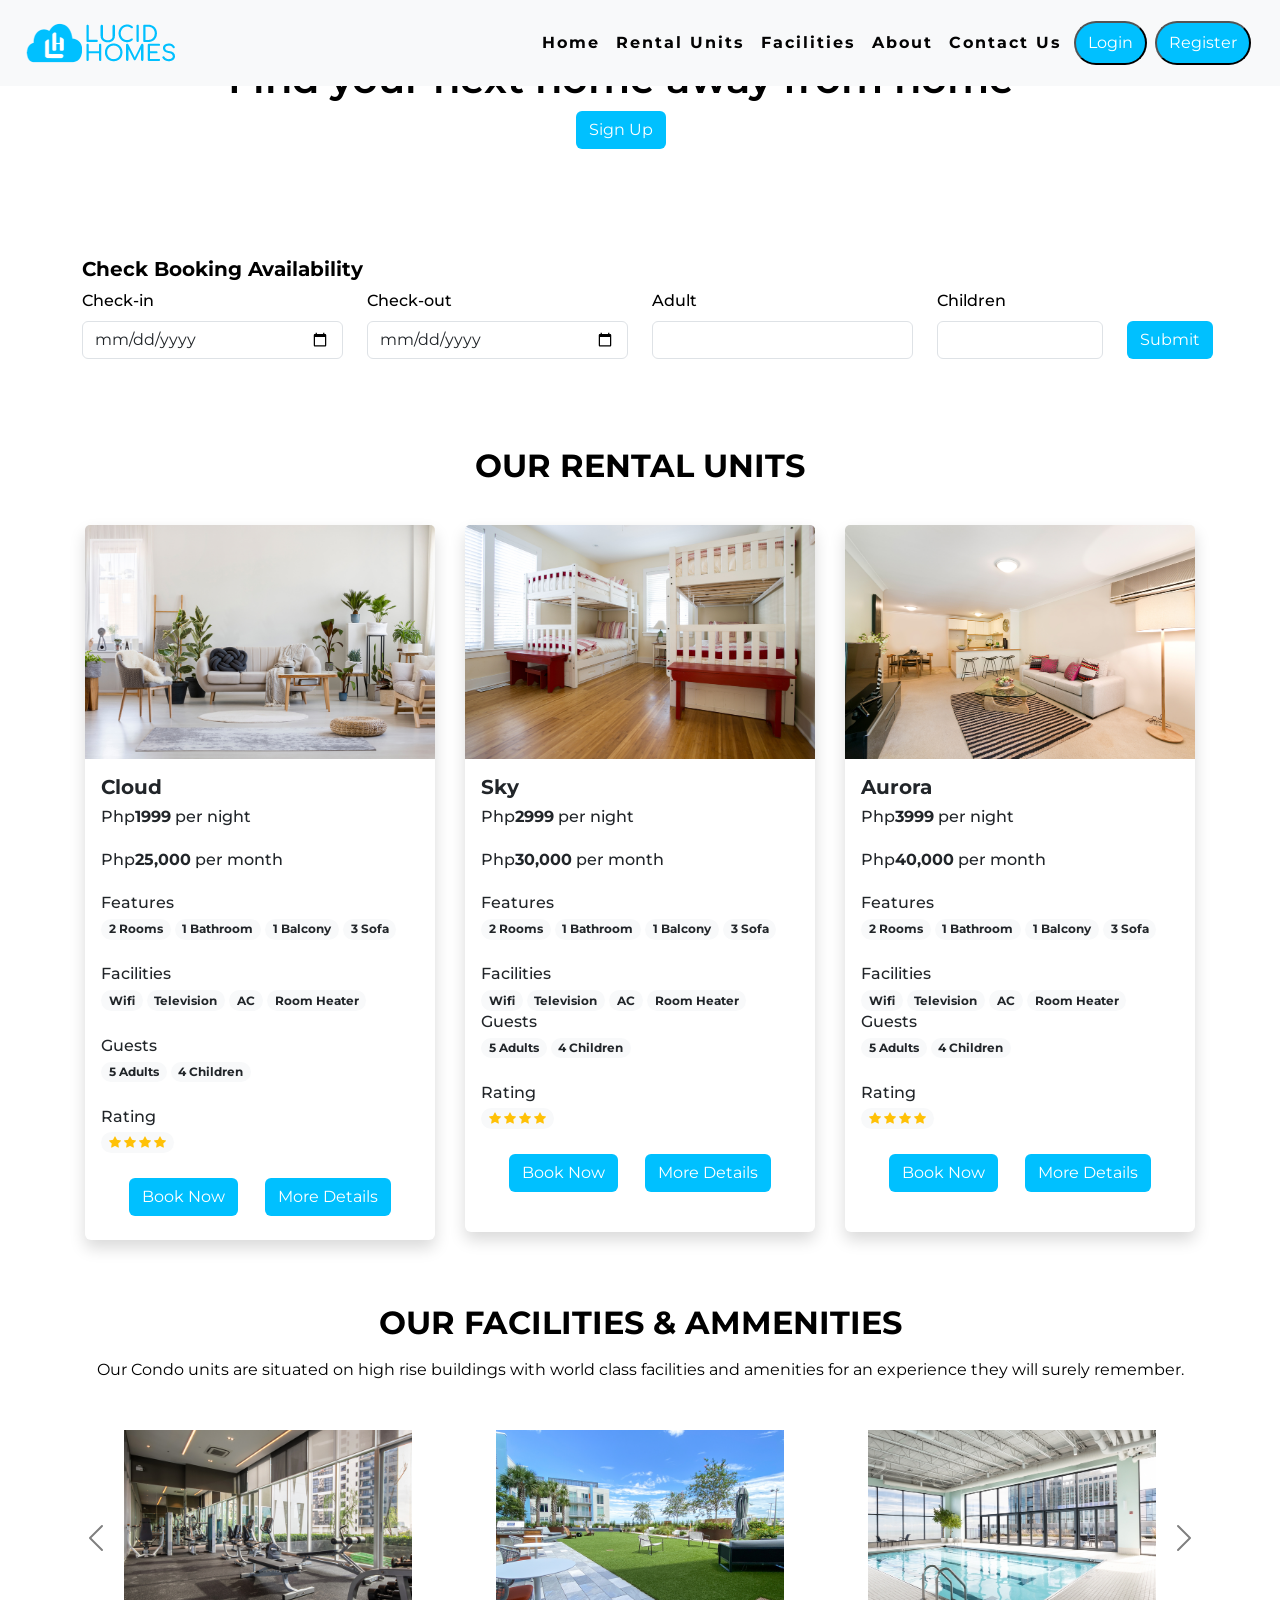
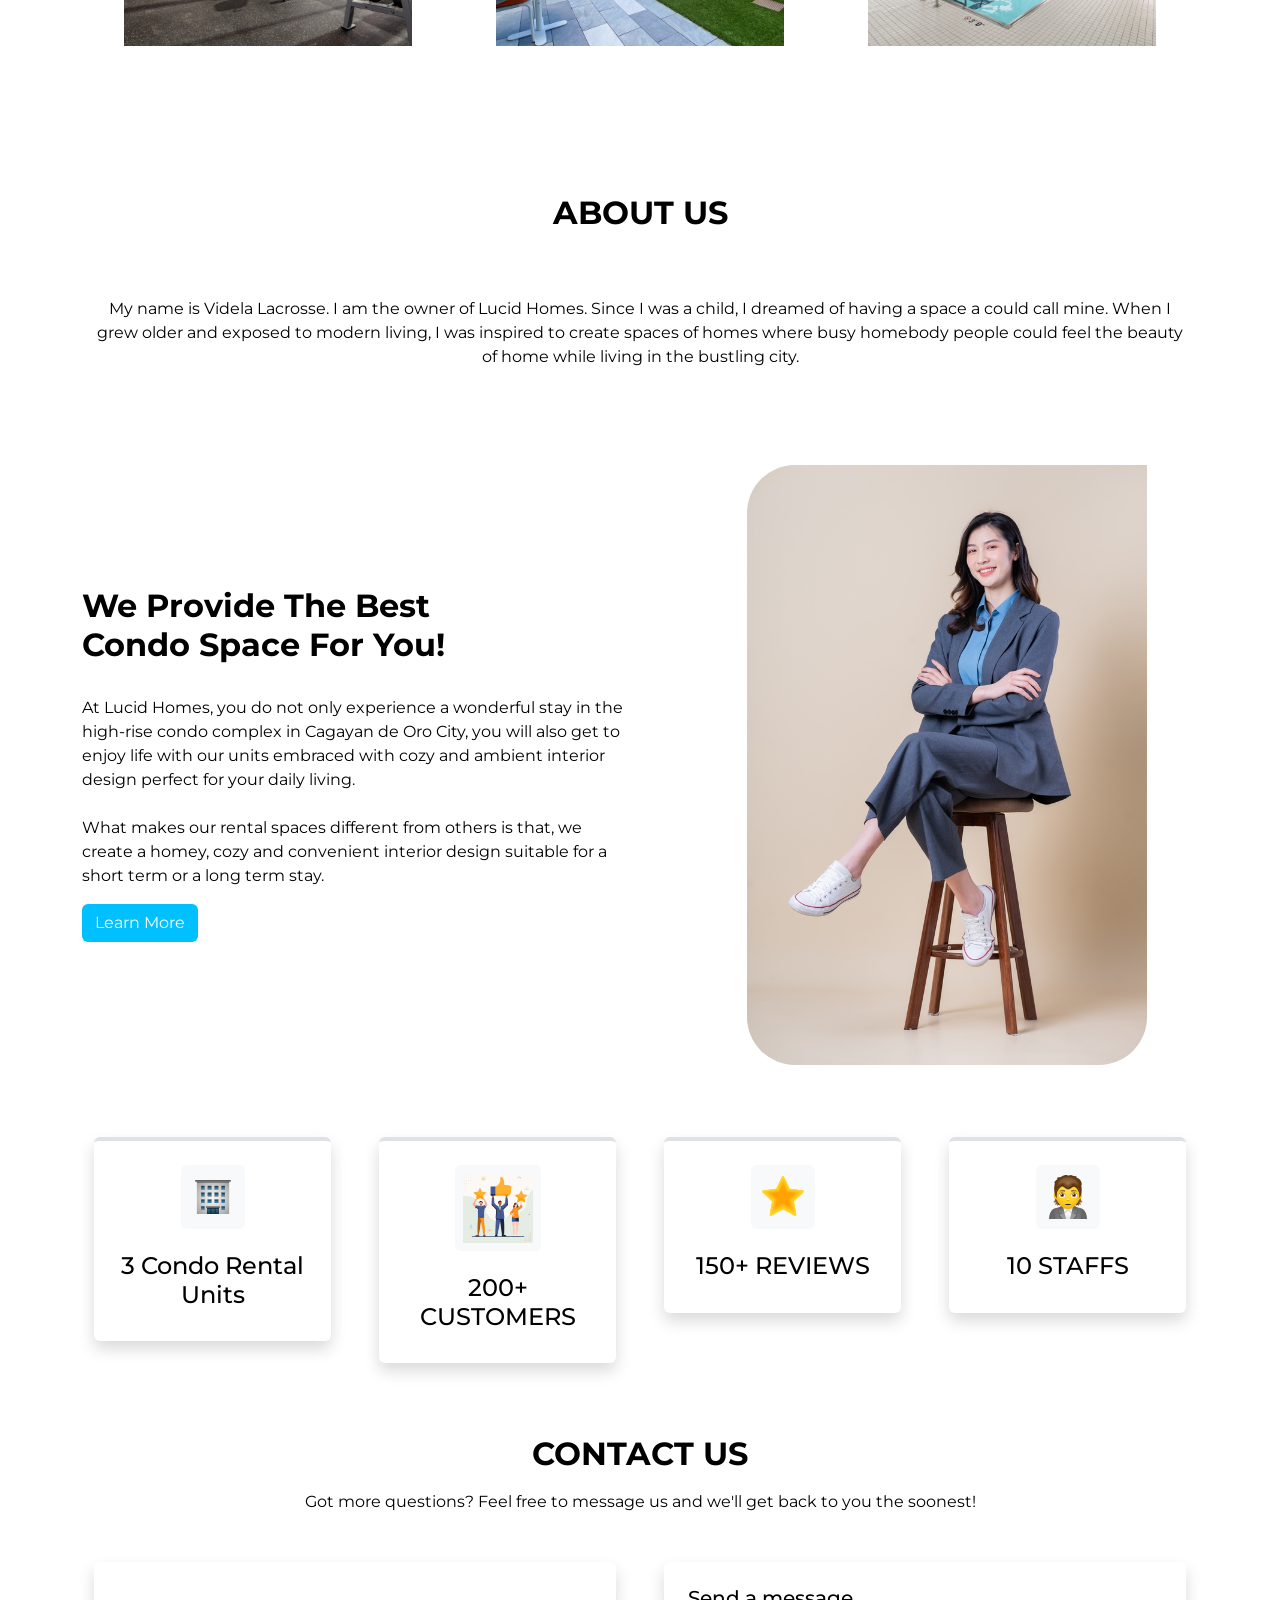
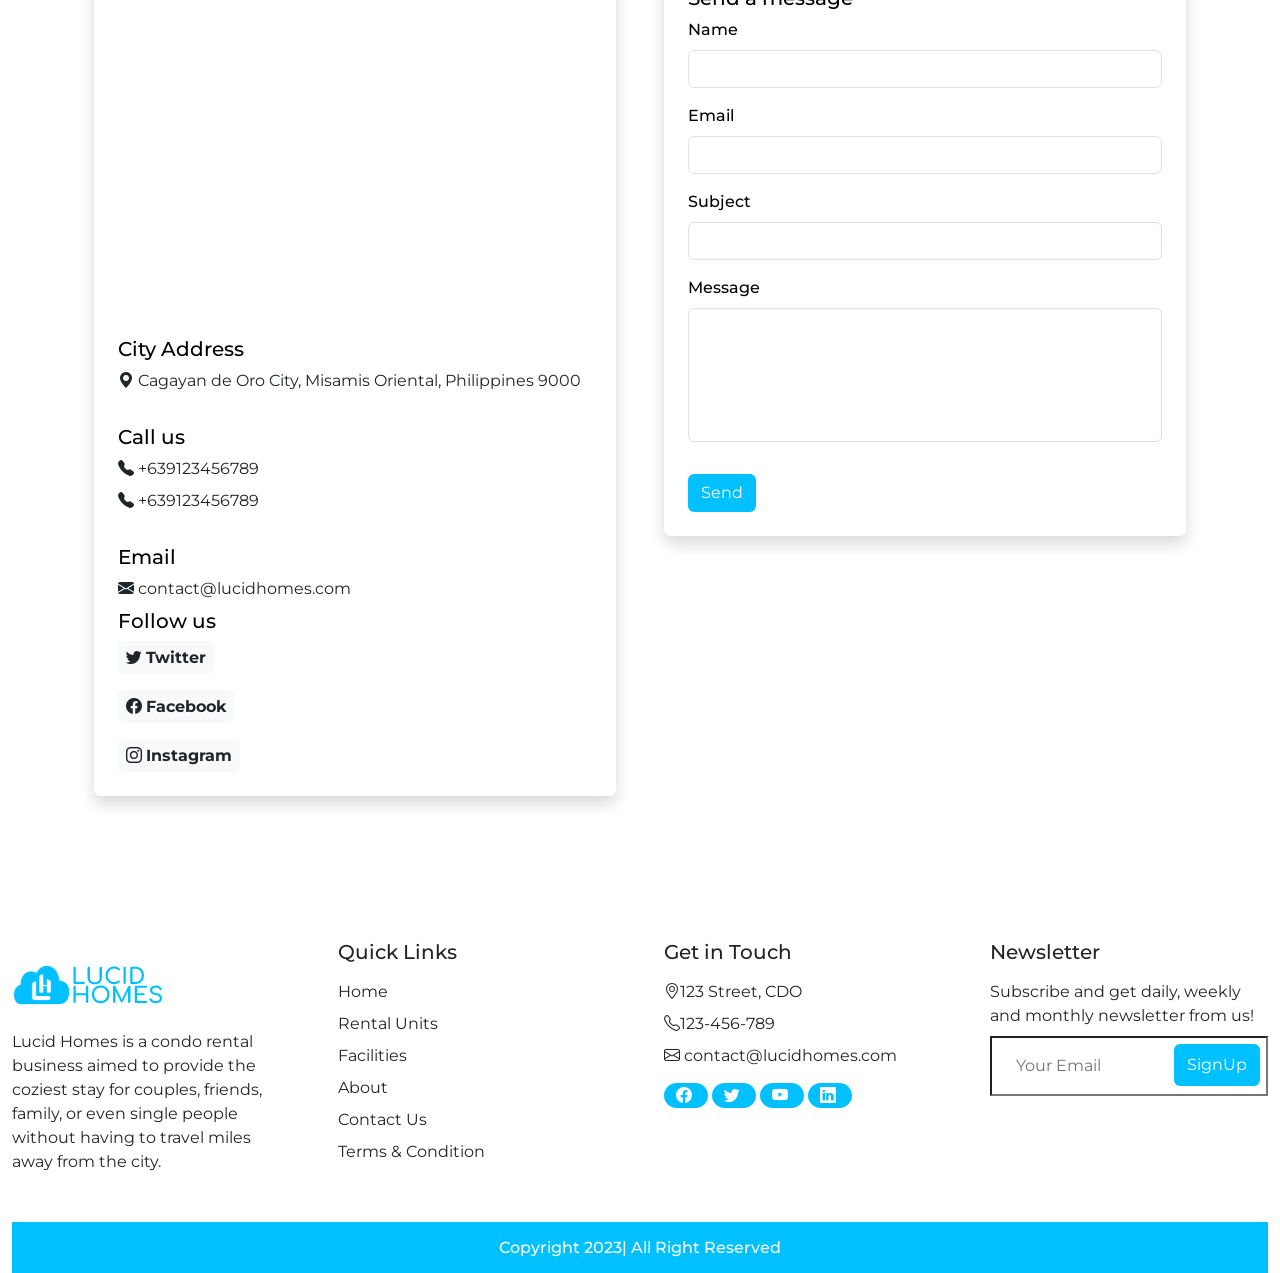
==== commit 327921e4: "innitial commit" ====
--- a/index.html
+++ b/index.html
@@ -8,9 +8,11 @@
   <link href="https://cdn.jsdelivr.net/npm/bootstrap@5.0.2/dist/css/bootstrap.min.css" rel="stylesheet"
     integrity="sha384-EVSTQN3/azprG1Anm3QDgpJLIm9Nao0Yz1ztcQTwFspd3yD65VohhpuuCOmLASjC" crossorigin="anonymous">
   <title>Lucid Homes</title>
-  <link rel="shortcut icon" href="image/icons8-person-factory-worker-32.png" type="image/xicon">
+  <link rel="shortcut icon" href="image/logo files/lucidhomes favicon small.svg" type="image/xicon">
   <link rel="stylesheet" href="miniproject.css">
   <link rel="stylesheet" href="https://cdn.jsdelivr.net/npm/bootstrap-icons@1.10.3/font/bootstrap-icons.css">
+  <link rel="preconnect" href="https://fonts.googleapis.com">
+  <link rel="preconnect" href="https://fonts.gstatic.com" crossorigin>
 
 </head>
 
@@ -19,16 +21,16 @@
   <section id="home">
 
     <nav class="navbar nav-area navbar-expand-sm  bg-light fixed-top">
-      <div class=" nav container">
-        <div class="logo"><span>L</span>ucid<span>H</span>omes</div>
+      <div class="nav container">
+        <div class="logo"><img src="image/logo files/lucid homes logo big svg-svg.png"></div>
         <button class="navbar-toggler" data-bs-toggle="collapse" data-bs-target="#nav" aria-controls="nav"
           aria-label="Expand Navigation">
-          <span class="navbar-toggler-icon bg-primary"></span>
+          <span><i class="bi bi-list"></i></span>
         </button>
         <div class="collapse navbar-collapse " id="nav">
           <ul class="navbar-nav ms-auto">
             <li class="nav-item text-center">
-              <a class="nav-link fw-bold " href="home.html">Home</a>
+              <a class="nav-link fw-bold " href="#home">Home</a>
             </li>
             <li class="nav-item text-center">
               <a class="nav-link fw-bold " href="#rental-units">Rental Units</a>
@@ -37,7 +39,7 @@
               <a class="nav-link fw-bold " href="#facilities">Facilities</a>
             </li>
             <li class="nav-item text-center">
-              <a class="nav-link fw-bold " href="aboutus.html">About</a>
+              <a class="nav-link fw-bold " href="#about">About</a>
             </li>
             <li class="nav-item text-center">
               <a class="nav-link fw-bold " href="#contact-us">Contact Us</a>
@@ -60,23 +62,53 @@
       <div class="modal-dialog">
         <div class="modal-content">
           <form>
-            <div class="modal-header">
+            <div class="modal-header bg-primary text-white">
               <h5 class="modal-title d-flex align-items-center">
-                <i class="bi bi-person-circle fs-3 me-2">User Login</i>
+                <i class="bi bi-person-circle fs-3 me-2">Login To Your Account</i>
               </h5>
               <button type="reset" class="btn-close shadow-none" data-bs-dismiss="modal" aria-label="Close"></button>
             </div>
             <div class="modal-body">
               <div class="mb-3">
-                <label class="form-label">Email address</label>
-                <input type="email" class="form-control shadow-none">
-              </div>
-              <div class="mb-4">
-                <label class="form-label">Password</label>
-                <input type="password" class="form-control shadow-none">
-              </div>
-              <div class="d-flex align-items-center justify-content-between mb-2">
-                <button type="submit" class="btn btn-dark shadow-none">LOGIN</button>
+                <div class=" mb-4">
+                  <label class="form-label">Username</label>
+                  <input type="name" id="form1" class="form-control shadow-none" required />
+
+                </div>
+                <div class=" mb-4">
+                  <label class="form-label">Password</label>
+                  <input type="password" id="form2" class="form-control shadow-none" required />
+
+                </div>
+                <div class="row mb-4">
+                  <div class="col d-flex justify-content-center">
+
+                    <div class="form-check">
+                      <input class="form-check-input" type="checkbox" value="" required checked />
+                      <label class="form-check-label"> Remember me </label>
+                    </div>
+                  </div>
+                  <div class="col">
+                    <a href="#">Forgot password?</a>
+                  </div>
+                </div>
+                <button type="submit" class="btn btn-primary btn-block mb-4 w-75 mx-5">Sign in</button>
+                <div class="text-center">
+                  <p>Not a member? <a href="#">Register</a></p>
+                  <p>or sign up with:</p>
+                  <button type="button" class="btn btn-link btn-floating mx-1">
+                    <i class="bi bi-facebook"></i>
+                  </button>
+                  <button type="button" class="btn btn-link btn-floating mx-1">
+                    <i class="bi bi-google"></i>
+                  </button>
+                  <button type="button" class="btn btn-link btn-floating mx-1">
+                    <i class="bi bi-twitter"></i>
+                  </button>
+                  <button type="button" class="btn btn-link btn-floating mx-1">
+                    <i class="bi bi-github"></i>
+                  </button>
+                </div>
               </div>
             </div>
           </form>
@@ -89,9 +121,9 @@
       <div class="modal-dialog modal-lg">
         <div class="modal-content">
           <form>
-            <div class="modal-header">
+            <div class="modal-header bg-primary text-white">
               <h5 class="modal-title d-flex align-items-center">
-                <i class="bi bi-person-lines-fill fs-3 me-2">User Registration</i>
+                <i class="bi bi-person-lines-fill fs-3 me-2">Create An Account</i>
               </h5>
               <button type="reset" class="btn-close shadow-none" data-bs-dismiss="modal" aria-label="Close"></button>
             </div>
@@ -101,19 +133,21 @@
                 consectetur adipisicing elit.
                 consectetur adipisicing elit.
               </span>
+
               <div class="container-fluid">
                 <div class="row">
                   <div class="col-md-6 ps-0 mb-3">
                     <label class="form-label">Name</label>
-                    <input type="text" class="form-control shadow-none">
+                    <input type="text" class="form-control shadow-none" required />
                   </div>
                   <div class="col-md-6 p-0">
                     <label class="form-label">Email</label>
-                    <input type="email" class="form-control shadow-none">
-                  </div>
+                    <input type="email" class="form-control shadow-none" required />
+                  </div>
+
                   <div class="col-md-6 ps-0 mb-3">
                     <label class="form-label">Phone Number</label>
-                    <input type="number" class="form-control shadow-none">
+                    <input type="number" class="form-control shadow-none" required />
                   </div>
                   <div class="col-md-6 p-0">
                     <label class="form-label">Picture</label>
@@ -139,10 +173,17 @@
                     <label class="form-label">Confirm Password</label>
                     <input type="passport" class="form-control shadow-none">
                   </div>
-                  <div class="text-center my-1">
-                    <button type="submit" class="btn btn-dark shadow-none">Register</button>
-                  </div>
-                </div>
+                </div>
+              </div>
+              <div class="form-check d-flex justify-content-center mb-5">
+                <input class="form-check-input me-2" type="checkbox" value="" id="form2Example3c" />
+                <label class="form-check-label" for="form2Example3">
+                  I agree all statements in <a href="#!">Terms of service</a>
+                </label>
+              </div>
+
+              <div class="d-flex justify-content-center mx-4 mb-3 mb-lg-4">
+                <button type="submit" class="btn btn-primary btn-lg">Register</button>
               </div>
           </form>
         </div>
@@ -152,10 +193,10 @@
 
   <div class="home-container" id="home">
     <video src="image/Video3.mp4" class="vid-bg" autoplay loop muted></video>
-    <div class="banner-text">
-      <h1>Find Your Next<br>Perfect Place to <br> Live</h1>
-
-      <a href="#" class="btn btn-primary">Sign Up</a>
+    <div class="banner-text4">
+      <h1>Find your next home away from home</h1>
+
+      <a href="#" class="btn">Sign Up</a>
 
     </div>
   </div>
@@ -164,272 +205,88 @@
   <div style="height:100px ;"></div>
 
 
-  <div class="container availability-form">
-    <div class="row">
-      <h5 class="col-lg-5 fw-bold">Check Booking Availability</h5>
-      <form>
-        <div class="row align-items-end">
-          <div class="col-lg-3 mb-3">
-            <label class="form-label" style="font-weight: 500;">Check-in</label>
-            <input type="date" class="form-control shadow-none">
-          </div>
-          <div class="col-lg-3 mb-3">
-            <label class="form-label" style="font-weight: 500;">Check-out</label>
-            <input type="date" class="form-control shadow-none">
-          </div>
-          <div class="col-lg-3 mb-3">
-            <label class="form-label" style="font-weight: 500;">Adult</label>
-            <select class="form-select shadow-none">
-
-              <option value="1">One</option>
-              <option value="2">Two</option>
-              <option value="3">Three</option>
-            </select>
-          </div>
-          <div class="col-lg-2 mb-3">
-            <label class="form-label" style="font-weight: 500;">Children</label>
-            <select class="form-select shadow-none">
-
-              <option value="1">One</option>
-              <option value="2">Two</option>
-              <option value="3">Three</option>
-            </select>
-          </div>
-          <div class="col-lg-1 mb-lg-3 mt-2">
-            <button type="submit" class="btn btn-md btn-primary ">Submit</button>
-          </div>
-
-        </div>
-      </form>
-
+
+  <main>
+    <div class="container availability-form">
+      <div class="row">
+        <h5 class="col-lg-5 fw-bold">Check Booking Availability</h5>
+        <form>
+          <div class="row align-items-end">
+            <div class="col-lg-3 mb-3">
+              <label class="form-label" style="font-weight: 500;">Check-in</label>
+              <input type="date" class="form-control shadow-none">
+            </div>
+            <div class="col-lg-3 mb-3">
+              <label class="form-label" style="font-weight: 500;">Check-out</label>
+              <input type="date" class="form-control shadow-none">
+            </div>
+            <div class="col-lg-3 mb-3">
+              <label class="form-label" style="font-weight: 500;">Adult</label>
+              <input type="number" class="form-control shadow-none" />
+              </select>
+            </div>
+            <div class="col-lg-2 mb-3">
+              <label class="form-label" style="font-weight: 500;">Children</label>
+              <input type="number" class="form-control shadow-none" />
+              </select>
+            </div>
+            <div class="col-lg-1 mb-lg-3 mt-2">
+              <button type="submit" class="btn btn-md  ">Submit</button>
+            </div>
+
+          </div>
+        </form>
+
+      </div>
     </div>
-  </div>
-
-  <!-- Our Rooms -->
-
-  <section id="rental-units">
-    <h2 class="mt-5 pt-4 mb-4 text-center fw-bold h-font">OUR ROOMS</h2>
-    <div class=" bg-dark"></div>
-    <div class="container">
-      <div class="row">
-        <div class="col-lg-4 col-md-6 my-3">
-          <div class="card border-0 shadow" style="max-width: 350px; margin: auto;">
-            <div class="inner">
-              <img src="image/unit1/shutterstock_1276888387.jpg" class="card-img-top" alt="...">
-            </div>
-            <div class="card-body">
-              <h5 class="card-title">Cloud</h5>
-              <h6 class="mb-4">Php<b>1999</b> per night/Php<b>25,000</b> per month </h6>
-              <div class="features mb-4">
-                <h6 class="mb-1">Features</h6>
-                <span class="badge rounded-pill bg-light text-dark text-wrap">
-                  2 Rooms
-                </span>
-                <span class="badge rounded-pill bg-light text-dark text-wrap">
-                  1 Bathroom
-                </span>
-                <span class="badge rounded-pill bg-light text-dark text-wrap">
-                  1 Balcony
-                </span>
-                <span class="badge rounded-pill bg-light text-dark text-wrap">
-                  3 Sofa
-                </span>
-              </div>
-              <div class="Facilities mb-4">
-                <h6 class="mb-1">Facilities</h6>
-                <span class="badge rounded-pill bg-light text-dark text-wrap">
-                  Wifi
-                </span>
-                <span class="badge rounded-pill bg-light text-dark text-wrap">
-                  Television
-                </span>
-                <span class="badge rounded-pill bg-light text-dark text-wrap">
-                  AC
-                </span>
-                <span class="badge rounded-pill bg-light text-dark text-wrap">
-                  Room Heater
-                </span>
-              </div>
-
-              <div class="guests mb-4">
-                <h6 class="mb-1">Guests</h6>
-                <span class="badge rounded-pill bg-light text-dark text-wrap">
-                  5 Adults
-                </span>
-                <span class="badge rounded-pill bg-light text-dark text-wrap">
-                  4 Children
-                </span>
-              </div>
-              <div class="rating mb-4">
-
-                <h6 class="mb-1">Rating</h6>
-                <span class="badge rounded-pill bg-light">
-                  <i class="bi bi-star-fill text-warning"></i>
-                  <i class="bi bi-star-fill text-warning"></i>
-                  <i class="bi bi-star-fill text-warning"></i>
-                  <i class="bi bi-star-fill text-warning"></i>
-                </span>
-              </div>
-              <div class="d-flex justify-content-evenly mb-2">
-                <button type="button" class="btn button" data-bs-toggle="modal" data-bs-target="#myModal">Book
-                  Now</button>
-                <div class="modal" id="myModal">
-                  <div class="modal-dialog">
-                    <div class="modal-content">
-                      <div class="modal-header">
-                        <h5 class="modal-title">Book Now</h5>
-                        <button type="button" class="btn-close" data-bs-dismiss="modal"></button>
-                      </div>
-                      <div class="modal-body">
-                        <div class="row"></div>
-                        <form>
-                          <div class="col-md-7 ps-6 mb-6">
-                            <label class="form-label">First Name</label>
-                            <input type="text" class="form-control shadow-none">
-                          </div>
-                          <div class="col-md-7 ps-0 mb-3">
-                            <label class="form-label">Last Name</label>
-                            <input type="email" class="form-control">
-                          </div>
-                          <div class="col-md-9 ps-0 mb-3">
-                            <label class="form-label">Email</label>
-                            <input type="email" class="form-control">
-                          </div>
-                        </form>
-                      </div>
-
-                      <div class="container availability-form">
-                        <h5 class="col-lg-6 fw-bold">Arriving Date & Time</h5>
-                        <form>
-                          <div class="row align-items-end">
-                            <div class="col-lg-4 mb-3">
-                              <label class="form-label" style="font-weight: 500;">Date</label>
-                              <input type="date" class="form-control shadow-none">
-                            </div>
-                            <div class="col-lg-3 mb-3">
-                              <label class="form-label" style="font-weight: 500;">Minutes</label>
-                              <select class="form-select shadow-none">
-                                <option value="1">00</option>
-                                <option value="2">10</option>
-                                <option value="3">20</option>
-                                <option value="1">30</option>
-                                <option value="2">40</option>
-                                <option value="3">50</option>
-                              </select>
-                            </div>
-                            <div class="col-lg-3 mb-3">
-                              <label class="form-label" style="font-weight: 500;">AM/PM</label>
-                              <select class="form-select shadow-none">
-                                <option value="1">AM</option>
-                                <option value="2">PM</option>
-                              </select>
-                            </div>
-                          </div>
-                        </form>
-                      </div>
-                      <div class="container availability-form">
-                        <label class="form-label" style="font-weight: 700;">
-                          <h4>Payment Method</h4>
-                        </label>
-                        <div class="form-check">
-                          <input class="form-check-input" type="radio" name="flexRadioDefault" id="flexRadioDefault1">
-                          <label class="form-check-label" for="flexRadioDefault1">
-                            Bank Transfer
-                          </label>
-                        </div>
-                        <div class="form-check">
-                          <input class="form-check-input" type="radio" name="flexRadioDefault" id="flexRadioDefault1">
-                          <label class="form-check-label" for="flexRadioDefault1">
-                            Mobile Wallet
-                          </label>
-                        </div>
-                        <div class="form-check">
-                          <input class="form-check-input" type="radio" name="flexRadioDefault" id="flexRadioDefault1">
-                          <label class="form-check-label" for="flexRadioDefault1">
-                            Credit Card
-                          </label>
-                        </div>
-
-                      </div>
-
-                      <span class="form-payment-total mt-1 p-2">
-                        <span id="total-text">
-                          <p class="fw-bold"> Total</p>
-                        </span>
-                      </span>
-                      <div class="modal-footer">
-                        <button type="submit" class="btn btn-primary">CheckOut</button>
-                        <button type="submit" class="btn btn-light text-dark">Cancel</button>
-                      </div>
-                    </div>
-                  </div>
-                </div>
-                <!-- Button trigger modal -->
-                <button type="button" class="btn button" data-bs-toggle="modal" data-bs-target="#exampleModal">
-                  More Details
-                </button>
-
-                <!-- Modal -->
-                <div class="modal fade" id="exampleModal" tabindex="-1" aria-labelledby="exampleModalLabel"
-                  aria-hidden="true">
-                  <div class="modal-dialog">
-                    <div class="modal-content">
-                      <div class="modal-header">
-                        <h1 class="modal-title fs-5" id="exampleModalLabel">More Details</h1>
-                        <button type="button" class="btn-close" data-bs-dismiss="modal" aria-label="Close"></button>
-                      </div>
-                      <div class="modal-body">
-                        <div class="gallery">
-                          <img src="image/unit1/room1.jpg" class="gallery-imgs" alt="">
-                          <img src="image/unit1/shutterstock_1276888387.jpg" class="gallery-imgs" alt="">
-                          <img src="image/unit1/rm3.jpg" class="gallery-imgs" alt="">
-                        </div>
-                      </div>
-                    </div>
-                  </div>
-                </div>
-              </div>
-            </div>
-          </div>
-        </div>
-
-        <div class="col-lg-4 col-md-6 my-3">
-          <div class="card border-0 shadow" style="max-width: 350px; margin: auto;">
-            <div class="inner">
-              <img src="image/unit2/shutterstock_1025464807.jpg" class="card-img-top" alt="...">
-            </div>
-            <div class="card-body">
-              <h5 class="card-title">Sky</h5>
-              <h6 class="mb-4">Php<b>2999</b> per night/Php<b>30,000</b> per month </h6>
-              <div class="features mb-4">
-                <h6 class="mb-1">Features</h6>
-                <span class="badge rounded-pill bg-light text-dark text-wrap">
-                  2 Rooms
-                </span>
-                <span class="badge rounded-pill bg-light text-dark text-wrap">
-                  1 Bathroom
-                </span>
-                <span class="badge rounded-pill bg-light text-dark text-wrap">
-                  1 Balcony
-                </span>
-                <span class="badge rounded-pill bg-light text-dark text-wrap">
-                  3 Sofa
-                </span>
-              </div>
-              <div class="Facilities mb-4">
-                <h6 class="mb-1">Facilities</h6>
-                <span class="badge rounded-pill bg-light text-dark text-wrap">
-                  Wifi
-                </span>
-                <span class="badge rounded-pill bg-light text-dark text-wrap">
-                  Television
-                </span>
-                <span class="badge rounded-pill bg-light text-dark text-wrap">
-                  AC
-                </span>
-                <span class="badge rounded-pill bg-light text-dark text-wrap">
-                  Room Heater
-                </span>
+
+    <!-- Our Rooms -->
+
+    <section id="rental-units">
+      <h2 class="mt-5 pt-4 mb-4 text-center fw-bold h-font">OUR RENTAL UNITS</h2>
+      <div class=" bg-dark"></div>
+      <div class="container">
+        <div class="row">
+          <div class="col-lg-4 col-md-6 my-3">
+            <div class="card border-0 shadow" style="max-width: 350px; margin: auto;">
+              <div class="inner">
+                <img src="image/unit1/shutterstock_1276888387.jpg" class="card-img-top" alt="...">
+              </div>
+              <div class="card-body">
+                <h5 class="card-title fw-bold">Cloud</h5>
+                <h6 class="mb-4">Php<b>1999</b> per night </h6>
+                <h6 class="mb-4 ">Php<b>25,000</b> per month </h6>
+                <div class="features mb-4">
+                  <h6 class="mb-1">Features</h6>
+                  <span class="badge rounded-pill bg-light text-dark text-wrap">
+                    2 Rooms
+                  </span>
+                  <span class="badge rounded-pill bg-light text-dark text-wrap">
+                    1 Bathroom
+                  </span>
+                  <span class="badge rounded-pill bg-light text-dark text-wrap">
+                    1 Balcony
+                  </span>
+                  <span class="badge rounded-pill bg-light text-dark text-wrap">
+                    3 Sofa
+                  </span>
+                </div>
+                <div class="Facilities mb-4">
+                  <h6 class="mb-1">Facilities</h6>
+                  <span class="badge rounded-pill bg-light text-dark text-wrap">
+                    Wifi
+                  </span>
+                  <span class="badge rounded-pill bg-light text-dark text-wrap">
+                    Television
+                  </span>
+                  <span class="badge rounded-pill bg-light text-dark text-wrap">
+                    AC
+                  </span>
+                  <span class="badge rounded-pill bg-light text-dark text-wrap">
+                    Room Heater
+                  </span>
+                </div>
+
                 <div class="guests mb-4">
                   <h6 class="mb-1">Guests</h6>
                   <span class="badge rounded-pill bg-light text-dark text-wrap">
@@ -438,7 +295,6 @@
                   <span class="badge rounded-pill bg-light text-dark text-wrap">
                     4 Children
                   </span>
-
                 </div>
                 <div class="rating mb-4">
 
@@ -451,13 +307,13 @@
                   </span>
                 </div>
                 <div class="d-flex justify-content-evenly mb-2">
-                  <button type="button" class="btn button" data-bs-toggle="modal" data-bs-target="#myModal">Book
+                  <button type="button" class="btn button " data-bs-toggle="modal" data-bs-target="#myModal">Book
                     Now</button>
                   <div class="modal" id="myModal">
                     <div class="modal-dialog">
                       <div class="modal-content">
-                        <div class="modal-header">
-                          <h5 class="modal-title">Book Now</h5>
+                        <div class="modal-header bg-primary text-white">
+                          <h5 class="modal-title ">Book Now</h5>
                           <button type="button" class="btn-close" data-bs-dismiss="modal"></button>
                         </div>
                         <div class="modal-body">
@@ -468,7 +324,7 @@
                               <input type="text" class="form-control shadow-none">
                             </div>
                             <div class="col-md-7 ps-0 mb-3">
-                              <label class="form-label">Last Name</label>
+                              <label class="form-label pt-3">Last Name</label>
                               <input type="email" class="form-control">
                             </div>
                             <div class="col-md-9 ps-0 mb-3">
@@ -498,7 +354,6 @@
                                 </select>
                               </div>
                               <div class="col-lg-3 mb-3">
-                                <label class="form-label" style="font-weight: 500;">AM/PM</label>
                                 <select class="form-select shadow-none">
                                   <option value="1">AM</option>
                                   <option value="2">PM</option>
@@ -523,12 +378,7 @@
                               Mobile Wallet
                             </label>
                           </div>
-                          <div class="form-check">
-                            <input class="form-check-input" type="radio" name="flexRadioDefault" id="flexRadioDefault1">
-                            <label class="form-check-label" for="flexRadioDefault1">
-                              Credit Card
-                            </label>
-                          </div>
+
 
                         </div>
 
@@ -554,15 +404,15 @@
                     aria-hidden="true">
                     <div class="modal-dialog">
                       <div class="modal-content">
-                        <div class="modal-header">
+                        <div class="modal-header bg-primary text-white">
                           <h1 class="modal-title fs-5" id="exampleModalLabel">More Details</h1>
                           <button type="button" class="btn-close" data-bs-dismiss="modal" aria-label="Close"></button>
                         </div>
                         <div class="modal-body">
                           <div class="gallery">
-                            <img src="image/unit2/shutterstock_1025464807.jpg" class="gallery-imgs" alt="">
-                            <img src="image/unit2/room2.jpg" class="gallery-imgs" alt="">
-                            <img src="image/unit2/r3.jpg" class="gallery-imgs" alt="">
+                            <img src="image/unit1/room1.jpg" class="gallery-imgs" alt="">
+                            <img src="image/unit1/shutterstock_1276888387.jpg" class="gallery-imgs" alt="">
+                            <img src="image/unit1/rm3.jpg" class="gallery-imgs" alt="">
                           </div>
                         </div>
                       </div>
@@ -572,179 +422,175 @@
               </div>
             </div>
           </div>
-        </div>
-
-        <div class="col-lg-4 col-md-6 my-3">
-          <div class="card border-0 shadow" style="max-width: 350px; margin: auto;">
-            <div class="inner">
-              <img src="image/unit3/rm2.jpg" class="card-img-top" alt="...">
-            </div>
-            <div class="card-body">
-              <h5 class="card-title">Aurora</h5>
-              <h6 class="mb-4">Php<b>3999</b> per night/Php<b>40,000</b> per month </h6>
-              <div class="features mb-4">
-                <h6 class="mb-1">Features</h6>
-                <span class="badge rounded-pill bg-light text-dark text-wrap">
-                  2 Rooms
-                </span>
-                <span class="badge rounded-pill bg-light text-dark text-wrap">
-                  1 Bathroom
-                </span>
-                <span class="badge rounded-pill bg-light text-dark text-wrap">
-                  1 Balcony
-                </span>
-                <span class="badge rounded-pill bg-light text-dark text-wrap">
-                  3 Sofa
-                </span>
-              </div>
-              <div class="Facilities mb-4">
-                <h6 class="mb-1">Facilities</h6>
-                <span class="badge rounded-pill bg-light text-dark text-wrap">
-                  Wifi
-                </span>
-                <span class="badge rounded-pill bg-light text-dark text-wrap">
-                  Television
-                </span>
-                <span class="badge rounded-pill bg-light text-dark text-wrap">
-                  AC
-                </span>
-                <span class="badge rounded-pill bg-light text-dark text-wrap">
-                  Room Heater
-                </span>
-
-                <div class="guests mb-4">
-                  <h6 class="mb-1">Guests</h6>
-                  <span class="badge rounded-pill bg-light text-dark text-wrap">
-                    5 Adults
-                  </span>
-                  <span class="badge rounded-pill bg-light text-dark text-wrap">
-                    4 Children
-                  </span>
-                </div>
-
-                <div class="rating mb-4">
-
-                  <h6 class="mb-1">Rating</h6>
-                  <span class="badge rounded-pill bg-light">
-                    <i class="bi bi-star-fill text-warning"></i>
-                    <i class="bi bi-star-fill text-warning"></i>
-                    <i class="bi bi-star-fill text-warning"></i>
-                    <i class="bi bi-star-fill text-warning"></i>
-                  </span>
-                </div>
-                <div class="d-flex justify-content-evenly mb-2">
-                  <button type="button" class="btn button" data-bs-toggle="modal" data-bs-target="#myModal">Book
-                    Now</button>
-                  <div class="modal" id="myModal">
-                    <div class="modal-dialog">
-                      <div class="modal-content">
-                        <div class="modal-header">
-                          <h5 class="modal-title">Book Now</h5>
-                          <button type="button" class="btn-close" data-bs-dismiss="modal"></button>
-                        </div>
-                        <div class="modal-body">
-                          <div class="row"></div>
-                          <form>
-                            <div class="col-md-7 ps-6 mb-6">
-                              <label class="form-label">First Name</label>
-                              <input type="text" class="form-control shadow-none">
+
+          <div class="col-lg-4 col-md-6 my-3">
+            <div class="card border-0 shadow" style="max-width: 350px; margin: auto;">
+              <div class="inner">
+                <img src="image/unit2/shutterstock_1025464807.jpg" class="card-img-top" alt="...">
+              </div>
+              <div class="card-body">
+                <h5 class="card-title fw-bold">Sky</h5>
+                <h6 class="mb-4">Php<b>2999</b> per night </h6>
+                <h6 class="mb-4">Php<b>30,000</b> per month </h6>
+                <div class="features mb-4">
+                  <h6 class="mb-1">Features</h6>
+                  <span class="badge rounded-pill bg-light text-dark text-wrap">
+                    2 Rooms
+                  </span>
+                  <span class="badge rounded-pill bg-light text-dark text-wrap">
+                    1 Bathroom
+                  </span>
+                  <span class="badge rounded-pill bg-light text-dark text-wrap">
+                    1 Balcony
+                  </span>
+                  <span class="badge rounded-pill bg-light text-dark text-wrap">
+                    3 Sofa
+                  </span>
+                </div>
+                <div class="Facilities mb-4">
+                  <h6 class="mb-1">Facilities</h6>
+                  <span class="badge rounded-pill bg-light text-dark text-wrap">
+                    Wifi
+                  </span>
+                  <span class="badge rounded-pill bg-light text-dark text-wrap">
+                    Television
+                  </span>
+                  <span class="badge rounded-pill bg-light text-dark text-wrap">
+                    AC
+                  </span>
+                  <span class="badge rounded-pill bg-light text-dark text-wrap">
+                    Room Heater
+                  </span>
+                  <div class="guests mb-4">
+                    <h6 class="mb-1">Guests</h6>
+                    <span class="badge rounded-pill bg-light text-dark text-wrap">
+                      5 Adults
+                    </span>
+                    <span class="badge rounded-pill bg-light text-dark text-wrap">
+                      4 Children
+                    </span>
+
+                  </div>
+                  <div class="rating mb-4">
+
+                    <h6 class="mb-1">Rating</h6>
+                    <span class="badge rounded-pill bg-light">
+                      <i class="bi bi-star-fill text-warning"></i>
+                      <i class="bi bi-star-fill text-warning"></i>
+                      <i class="bi bi-star-fill text-warning"></i>
+                      <i class="bi bi-star-fill text-warning"></i>
+                    </span>
+                  </div>
+                  <div class="d-flex justify-content-evenly mb-2">
+                    <button type="button" class="btn button" data-bs-toggle="modal" data-bs-target="#myModal">Book
+                      Now</button>
+                    <div class="modal" id="myModal">
+                      <div class="modal-dialog">
+                        <div class="modal-content">
+                          <div class="modal-header">
+                            <h5 class="modal-title">Book Now</h5>
+                            <button type="button" class="btn-close" data-bs-dismiss="modal"></button>
+                          </div>
+                          <div class="modal-body">
+                            <form>
+                              <div class="col-md-7 ps-6 mb-6">
+                                <label class="form-label">First</label>
+                                <input type="text" class="form-control shadow-none">
+                              </div>
+
+                              <div class="col-md-5 ps-5 mb-6">
+                                <label class="form-label pt-3">Last Name</label>
+                                <input type="email" class="form-control">
+                              </div>
+                              <div class="col-md-9 ps-0 mb-3">
+                                <label class="form-label">Email</label>
+                                <input type="email" class="form-control">
+                              </div>
+                            </form>
+                          </div>
+
+                          <div class="container availability-form">
+                            <h5 class="col-lg-6 fw-bold">Arriving Date & Time</h5>
+                            <form>
+                              <div class="row align-items-end">
+                                <div class="col-lg-4 mb-3">
+                                  <label class="form-label" style="font-weight: 500;">Date</label>
+                                  <input type="date" class="form-control shadow-none">
+                                </div>
+                                <div class="col-lg-3 mb-3">
+                                  <label class="form-label" style="font-weight: 500;">Minutes</label>
+                                  <select class="form-select shadow-none">
+                                    <option value="1">00</option>
+                                    <option value="2">10</option>
+                                    <option value="3">20</option>
+                                    <option value="1">30</option>
+                                    <option value="2">40</option>
+                                    <option value="3">50</option>
+                                  </select>
+                                </div>
+                                <div class="col-lg-3 mb-3">
+                                  <select class="form-select shadow-none">
+                                    <option value="1">AM</option>
+                                    <option value="2">PM</option>
+                                  </select>
+                                </div>
+                              </div>
+                            </form>
+                          </div>
+                          <div class="container availability-form">
+                            <label class="form-label" style="font-weight: 700;">
+                              <h4>Payment Method</h4>
+                            </label>
+                            <div class="form-check">
+                              <input class="form-check-input" type="radio" name="flexRadioDefault"
+                                id="flexRadioDefault1">
+                              <label class="form-check-label" for="flexRadioDefault1">
+                                Bank Transfer
+                              </label>
                             </div>
-                            <div class="col-md-7 ps-0 mb-3">
-                              <label class="form-label">Last Name</label>
-                              <input type="email" class="form-control">
+                            <div class="form-check">
+                              <input class="form-check-input" type="radio" name="flexRadioDefault"
+                                id="flexRadioDefault1">
+                              <label class="form-check-label" for="flexRadioDefault1">
+                                Mobile Wallet
+                              </label>
                             </div>
-                            <div class="col-md-9 ps-0 mb-3">
-                              <label class="form-label">Email</label>
-                              <input type="email" class="form-control">
-                            </div>
-                          </form>
-                        </div>
-
-                        <div class="container availability-form">
-                          <h5 class="col-lg-6 fw-bold">Arriving Date & Time</h5>
-                          <form>
-                            <div class="row align-items-end">
-                              <div class="col-lg-4 mb-3">
-                                <label class="form-label" style="font-weight: 500;">Date</label>
-                                <input type="date" class="form-control shadow-none">
-                              </div>
-                              <div class="col-lg-3 mb-3">
-                                <label class="form-label" style="font-weight: 500;">Minutes</label>
-                                <select class="form-select shadow-none">
-                                  <option value="1">00</option>
-                                  <option value="2">10</option>
-                                  <option value="3">20</option>
-                                  <option value="1">30</option>
-                                  <option value="2">40</option>
-                                  <option value="3">50</option>
-                                </select>
-                              </div>
-                              <div class="col-lg-3 mb-3">
-                                <label class="form-label" style="font-weight: 500;">AM/PM</label>
-                                <select class="form-select shadow-none">
-                                  <option value="1">AM</option>
-                                  <option value="2">PM</option>
-                                </select>
-                              </div>
-                            </div>
-                          </form>
-                        </div>
-                        <div class="container availability-form">
-                          <label class="form-label" style="font-weight: 700;">
-                            <h4>Payment Method</h4>
-                          </label>
-                          <div class="form-check">
-                            <input class="form-check-input" type="radio" name="flexRadioDefault" id="flexRadioDefault1">
-                            <label class="form-check-label" for="flexRadioDefault1">
-                              Bank Transfer
-                            </label>
-                          </div>
-                          <div class="form-check">
-                            <input class="form-check-input" type="radio" name="flexRadioDefault" id="flexRadioDefault1">
-                            <label class="form-check-label" for="flexRadioDefault1">
-                              Mobile Wallet
-                            </label>
-                          </div>
-                          <div class="form-check">
-                            <input class="form-check-input" type="radio" name="flexRadioDefault" id="flexRadioDefault1">
-                            <label class="form-check-label" for="flexRadioDefault1">
-                              Credit Card
-                            </label>
-                          </div>
-
-                        </div>
-
-                        <span class="form-payment-total mt-1 p-2">
-                          <span id="total-text">
-                            <p class="fw-bold"> Total</p>
+
+
+                          </div>
+
+                          <span class="form-payment-total mt-1 p-2">
+                            <span id="total-text">
+                              <p class="fw-bold"> Total</p>
+                            </span>
                           </span>
-                        </span>
-                        <div class="modal-footer">
-                          <button type="submit" class="btn btn-primary">CheckOut</button>
-                          <button type="submit" class="btn btn-light text-dark">Cancel</button>
+                          <div class="modal-footer">
+                            <button type="submit" class="btn btn-primary">CheckOut</button>
+                            <button type="submit" class="btn btn-light text-dark">Cancel</button>
+                          </div>
                         </div>
                       </div>
                     </div>
-                  </div>
-                  <!-- Button trigger modal -->
-                  <button type="button" class="btn button" data-bs-toggle="modal" data-bs-target="#exampleModal">
-                    More Details
-                  </button>
-
-                  <!-- Modal -->
-                  <div class="modal fade" id="exampleModal" tabindex="-1" aria-labelledby="exampleModalLabel"
-                    aria-hidden="true">
-                    <div class="modal-dialog">
-                      <div class="modal-content">
-                        <div class="modal-header">
-                          <h1 class="modal-title fs-5" id="exampleModalLabel">More Details</h1>
-                          <button type="button" class="btn-close" data-bs-dismiss="modal" aria-label="Close"></button>
-                        </div>
-                        <div class="modal-body">
-                          <div class="gallery">
-                            <img src="image/unit3/room3.jpg" class="gallery-imgs" alt="">
-                            <img src="image/unit3/r3.jpeg" class="gallery-imgs" alt="">
-                            <img src="image/unit3/rm2.jpg" class="gallery-imgs" alt="">
+                    <!-- Button trigger modal -->
+                    <button type="button" class="btn button" data-bs-toggle="modal" data-bs-target="#exampleModal">
+                      More Details
+                    </button>
+
+                    <!-- Modal -->
+                    <div class="modal fade" id="exampleModal" tabindex="-1" aria-labelledby="exampleModalLabel"
+                      aria-hidden="true">
+                      <div class="modal-dialog">
+                        <div class="modal-content">
+                          <div class="modal-header bg-primary text-white">
+                            <h1 class="modal-title fs-5" id="exampleModalLabel">More Details</h1>
+                            <button type="button" class="btn-close" data-bs-dismiss="modal" aria-label="Close"></button>
+                          </div>
+                          <div class="modal-body">
+                            <div class="gallery">
+                              <img src="image/unit2/shutterstock_1025464807.jpg" class="gallery-imgs" alt="">
+                              <img src="image/unit2/room2.jpg" class="gallery-imgs" alt="">
+                              <img src="image/unit2/r3.jpg" class="gallery-imgs" alt="">
+                            </div>
                           </div>
                         </div>
                       </div>
@@ -754,245 +600,428 @@
               </div>
             </div>
           </div>
+
+          <div class="col-lg-4 col-md-6 my-3">
+            <div class="card border-0 shadow" style="max-width: 350px; margin: auto;">
+              <div class="inner">
+                <img src="image/unit3/rm2.jpg" class="card-img-top" alt="...">
+              </div>
+              <div class="card-body">
+                <h5 class="card-title fw-bold">Aurora</h5>
+                <h6 class="mb-4">Php<b>3999</b> per night</h6>
+                <h6 class="mb-4">Php<b>40,000</b> per month </h6>
+                <div class="features mb-4">
+                  <h6 class="mb-1">Features</h6>
+                  <span class="badge rounded-pill bg-light text-dark text-wrap">
+                    2 Rooms
+                  </span>
+                  <span class="badge rounded-pill bg-light text-dark text-wrap">
+                    1 Bathroom
+                  </span>
+                  <span class="badge rounded-pill bg-light text-dark text-wrap">
+                    1 Balcony
+                  </span>
+                  <span class="badge rounded-pill bg-light text-dark text-wrap">
+                    3 Sofa
+                  </span>
+                </div>
+                <div class="Facilities mb-4">
+                  <h6 class="mb-1">Facilities</h6>
+                  <span class="badge rounded-pill bg-light text-dark text-wrap">
+                    Wifi
+                  </span>
+                  <span class="badge rounded-pill bg-light text-dark text-wrap">
+                    Television
+                  </span>
+                  <span class="badge rounded-pill bg-light text-dark text-wrap">
+                    AC
+                  </span>
+                  <span class="badge rounded-pill bg-light text-dark text-wrap">
+                    Room Heater
+                  </span>
+
+                  <div class="guests mb-4">
+                    <h6 class="mb-1">Guests</h6>
+                    <span class="badge rounded-pill bg-light text-dark text-wrap">
+                      5 Adults
+                    </span>
+                    <span class="badge rounded-pill bg-light text-dark text-wrap">
+                      4 Children
+                    </span>
+                  </div>
+
+                  <div class="rating mb-4">
+
+                    <h6 class="mb-1">Rating</h6>
+                    <span class="badge rounded-pill bg-light">
+                      <i class="bi bi-star-fill text-warning"></i>
+                      <i class="bi bi-star-fill text-warning"></i>
+                      <i class="bi bi-star-fill text-warning"></i>
+                      <i class="bi bi-star-fill text-warning"></i>
+                    </span>
+                  </div>
+                  <div class="d-flex justify-content-evenly mb-2">
+                    <button type="button" class="btn button" data-bs-toggle="modal" data-bs-target="#myModal">Book
+                      Now</button>
+                    <div class="modal" id="myModal">
+                      <div class="modal-dialog">
+                        <div class="modal-content">
+                          <div class="modal-header">
+                            <h5 class="modal-title">Book Now</h5>
+                            <button type="button" class="btn-close" data-bs-dismiss="modal"></button>
+                          </div>
+                          <div class="modal-body">
+                            <div class="row"></div>
+                            <form>
+                              <div class="col-md-7 ps-6 mb-6">
+                                <label class="form-label">First Name</label>
+                                <input type="text" class="form-control shadow-none">
+                              </div>
+                              <div class="col-md-7 ps-0 mb-3">
+                                <label class="form-label pt-3">Last Name</label>
+                                <input type="email" class="form-control">
+                              </div>
+                              <div class="col-md-9 ps-0 mb-3">
+                                <label class="form-label">Email</label>
+                                <input type="email" class="form-control">
+                              </div>
+                            </form>
+                          </div>
+
+                          <div class="container availability-form">
+                            <h5 class="col-lg-6 fw-bold">Arriving Date & Time</h5>
+                            <form>
+                              <div class="row align-items-end">
+                                <div class="col-lg-4 mb-3">
+                                  <label class="form-label" style="font-weight: 500;">Date</label>
+                                  <input type="date" class="form-control shadow-none">
+                                </div>
+                                <div class="col-lg-3 mb-3">
+                                  <label class="form-label" style="font-weight: 500;">Minutes</label>
+                                  <select class="form-select shadow-none">
+                                    <option value="1">00</option>
+                                    <option value="2">10</option>
+                                    <option value="3">20</option>
+                                    <option value="1">30</option>
+                                    <option value="2">40</option>
+                                    <option value="3">50</option>
+                                  </select>
+                                </div>
+                                <div class="col-lg-3 mb-3">
+                                  <select class="form-select shadow-none">
+                                    <option value="1">AM</option>
+                                    <option value="2">PM</option>
+                                  </select>
+                                </div>
+                              </div>
+                            </form>
+                          </div>
+                          <div class="container availability-form">
+                            <label class="form-label" style="font-weight: 700;">
+                              <h4>Payment Method</h4>
+                            </label>
+                            <div class="form-check">
+                              <input class="form-check-input" type="radio" name="flexRadioDefault"
+                                id="flexRadioDefault1">
+                              <label class="form-check-label" for="flexRadioDefault1">
+                                Bank Transfer
+                              </label>
+                            </div>
+                            <div class="form-check">
+                              <input class="form-check-input" type="radio" name="flexRadioDefault"
+                                id="flexRadioDefault1">
+                              <label class="form-check-label" for="flexRadioDefault1">
+                                Mobile Wallet
+                              </label>
+                            </div>
+
+
+                          </div>
+
+                          <span class="form-payment-total mt-1 p-2">
+                            <span id="total-text">
+                              <p class="fw-bold"> Total</p>
+                            </span>
+                          </span>
+                          <div class="modal-footer">
+                            <button type="submit" class="btn btn-primary">CheckOut</button>
+                            <button type="submit" class="btn btn-light text-dark">Cancel</button>
+                          </div>
+                        </div>
+                      </div>
+                    </div>
+                    <!-- Button trigger modal -->
+                    <button type="button" class="btn button" data-bs-toggle="modal" data-bs-target="#exampleModal">
+                      More Details
+                    </button>
+
+                    <!-- Modal -->
+                    <div class="modal fade" id="exampleModal" tabindex="-1" aria-labelledby="exampleModalLabel"
+                      aria-hidden="true">
+                      <div class="modal-dialog">
+                        <div class="modal-content">
+                          <div class="modal-header bg-primary text-white">
+                            <h1 class="modal-title fs-5" id="exampleModalLabel">More Details</h1>
+                            <button type="button" class="btn-close" data-bs-dismiss="modal" aria-label="Close"></button>
+                          </div>
+                          <div class="modal-body">
+                            <div class="gallery">
+                              <img src="image/unit3/room3.jpg" class="gallery-imgs" alt="">
+                              <img src="image/unit3/r3.jpeg" class="gallery-imgs" alt="">
+                              <img src="image/unit3/rm2.jpg" class="gallery-imgs" alt="">
+                            </div>
+                          </div>
+                        </div>
+                      </div>
+                    </div>
+                  </div>
+                </div>
+              </div>
+            </div>
+          </div>
+
+
+
         </div>
-
-
-
-      </div>
-    </div>
-  </section>
-
-  <section id="facilities">
-    <div class="my-5 px-4">
-      <h2 class="fw-bold h-font text-center">OUR FACILITIES & AMMENITIES</h2>
-
-      <div class="bg-dark"></div>
-      <p class="text-center mt-3">
-        Lorem ipsum dolor sit amet, consectetur adipisicing elit, sed do eiusmod
-        tempor incididunt ut labore et dolore magna aliqua. Ut enim ad minim veniam,
-        quis nostrud exercitation ullamco laboris nisi ut aliquip ex ea commodo
-        consequat.
-      </p>
-    </div>
-    <div id="carouselExampleControls" class="carousel carousel-dark slide" data-bs-ride="carousel">
-      <div class="carousel-inner">
-        <div class="carousel-item active">
-          <div class="card-wrapper container-sm d-flex  justify-content-around">
-            <div class="card-carousel" style="width: 18rem;">
-              <img src="image/aminities/fitness gym.jpg" class="card-img-top" alt="">
-              <div class="card-body">
-                <h5 class="card-title text-center fw-bolder">Fitness Gym</h5>
-                <p class="text-center">Lorem ipsum dolor sit amet consectetur adipisicing elit. vero aliquid iste
-                  dignissimos.</p>
-              </div>
-            </div>
-            <div class="card-carousel" style="width: 18rem;">
-              <img src="image/aminities/open garden park space.jpg" class="card-img-top" alt="">
-              <div class="card-body">
-                <h5 class="card-title text-center fw-bolder">Garden Park Space</h5>
-                <p class="text-center">Lorem ipsum dolor sit amet consectetur adipisicing elit. vero aliquid iste
-                  dignissimos.</p>
-
-              </div>
-            </div>
-
-            <div class="card-carousel" style="width: 18rem;">
-              <img src="image/aminities/swimming pool.jpg" class="card-img-top" alt="">
-              <div class="card-body">
-                <h5 class="card-title text-center fw-bolder">Swimming Pool</h5>
-                <p class="text-center">Lorem ipsum dolor sit amet consectetur adipisicing elit. vero aliquid iste
-                  dignissimos.</p>
-              </div>
-            </div>
-          </div>
+      </div>
+    </section>
+
+    <section id="facilities">
+      <div class="my-5 px-4">
+        <h2 class="fw-bold h-font text-center">OUR FACILITIES & AMMENITIES</h2>
+
+        <div class="bg-dark"></div>
+        <p class="text-center mt-3">
+          Our Condo units are situated on high rise buildings with world class facilities and amenities for an
+          experience
+          they will surely remember.
+        </p>
+      </div>
+      <div id="carouselExampleControls" class="carousel carousel-dark slide" data-bs-ride="carousel">
+        <div class="carousel-inner">
+          <div class="carousel-item active">
+            <div class="card-wrapper container-sm d-flex  justify-content-around">
+              <div class="card-carousel" style="width: 18rem;">
+                <img src="image/aminities/fitness gym.jpg" class="card-img-top" alt="">
+                <div class="description">
+                  <h3 class=" text-center fw-bolder">Fitness Gym</h3>
+                  <p class="text-center">Lorem ipsum dolor sit amet consectetur adipisicing elit. vero aliquid iste
+                    dignissimos.</p>
+                </div>
+              </div>
+              <div class="card-carousel" style="width: 18rem;">
+                <img src="image/aminities/open garden park space.jpg" class="card-img-top" alt="">
+                <div class="description">
+                  <h3 class="card-title text-center fw-bolder">Garden Park Space</h3>
+                  <p class="text-center">Lorem ipsum dolor sit amet consectetur adipisicing elit. vero aliquid iste
+                    dignissimos.</p>
+
+                </div>
+              </div>
+
+              <div class="card-carousel" style="width: 18rem;">
+                <img src="image/aminities/swimming pool.jpg" class="card-img-top" alt="">
+                <div class="description">
+                  <h3 class="card-title text-center fw-bolder">Swimming Pool</h3>
+                  <p class="text-center">Lorem ipsum dolor sit amet consectetur adipisicing elit. vero aliquid iste
+                    dignissimos.</p>
+                </div>
+              </div>
+            </div>
+          </div>
+          <div class="carousel-item">
+            <div class="card-wrapper container-sm d-flex   justify-content-around">
+              <div class="card-carousel  " style="width: 18rem;">
+                <img src="image/aminities/gazebos.jpg" class="card-img-top" alt="">
+                <div class="description">
+                  <h3 class="card-title text-center fw-bolder">Gazebos</h3>
+                  <p class="text-center">Lorem ipsum dolor sit amet consectetur adipisicing elit. vero aliquid iste
+                    dignissimos.</p>
+                </div>
+              </div>
+              <div class="card-carousel" style="width: 18rem;">
+                <img src="image/aminities/playground.jpg" class="card-img-top" alt="">
+                <div class="description">
+                  <h3 class="card-title text-center fw-bolder">Playground</h3>
+                  <p class="text-center">Lorem ipsum dolor sit amet consectetur adipisicing elit. vero aliquid iste
+                    dignissimos.</p>
+                </div>
+              </div>
+              <div class="card-carousel" style="width: 18rem;">
+                <img src="image/aminities/store.jpg" class="card-img-top" alt="">
+                <div class="description">
+                  <h3 class="card-title text-center fw-bolder">Convenience Store</h3>
+                  <p class="text-center">Lorem ipsum dolor sit amet consectetur adipisicing elit. vero aliquid iste
+                    dignissimos.</p>
+                </div>
+              </div>
+            </div>
+          </div>
+          <div class="carousel-item">
+            <div class="card-wrapper container-sm d-flex  justify-content-around">
+              <div class="card-carousel " style="width: 18rem;">
+                <img src="image/aminities/deck.jpg" class="card-img-top" alt="">
+                <div class="description">
+                  <h3 class="card-title text-center fw-bolder">View Deck</h3>
+                  <p class="text-center">Lorem ipsum dolor sit amet consectetur adipisicing elit. vero aliquid iste
+                    dignissimos.</p>
+                </div>
+              </div>
+              <div class="card-carousel" style="width: 18rem;">
+                <img src="image/aminities/basketball.jpg" class="card-img-top" alt="">
+                <div class="description">
+                  <h3 class="card-title text-center fw-bolder">Basketball Court</h3>
+                  <p class="text-center">Lorem ipsum dolor sit amet consectetur adipisicing iste
+                    dignissimos.</p>
+                </div>
+
+              </div>
+              <div class="card-carousel" style="width: 18rem;">
+                <img src="image/aminities/game area.jpg" class="card-img-top" alt="">
+                <div class="description">
+                  <h3 class="card-title text-center fw-bolder">Game Area</h3>
+                  <p class="text-center">Lorem ipsum dolor sit amet consectetur adipisicing elit. vero aliquid iste
+                    dignissimos.</p>
+                </div>
+              </div>
+            </div>
+          </div>
+          <button class="carousel-control-prev" type="button" data-bs-target="#carouselExampleControls"
+            data-bs-slide="prev">
+            <span class="carousel-control-prev-icon" aria-hidden="true"></span>
+            <span class="visually-hidden">Previous</span>
+          </button>
+          <button class="carousel-control-next" type="button" data-bs-target="#carouselExampleControls"
+            data-bs-slide="next">
+            <span class="carousel-control-next-icon" aria-hidden="true"></span>
+            <span class="visually-hidden">Next</span>
+          </button>
         </div>
-        <div class="carousel-item">
-          <div class="card-wrapper container-sm d-flex   justify-content-around">
-            <div class="card-carousel  " style="width: 18rem;">
-              <img src="image/aminities/gazebos.jpg" class="card-img-top" alt="">
-              <div class="card-body">
-                <h5 class="card-title text-center fw-bolder">Gazebos</h5>
-                <p class="text-center">Lorem ipsum dolor sit amet consectetur adipisicing elit. vero aliquid iste
-                  dignissimos.</p>
-              </div>
-            </div>
-            <div class="card-carousel" style="width: 18rem;">
-              <img src="image/aminities/playground.jpg" class="card-img-top" alt="">
-              <div class="card-body">
-                <h5 class="card-title text-center fw-bolder">Playground</h5>
-                <p class="text-center">Lorem ipsum dolor sit amet consectetur adipisicing elit. vero aliquid iste
-                  dignissimos.</p>
-              </div>
-            </div>
-            <div class="card-carousel" style="width: 18rem;">
-              <img src="image/aminities/store.jpg" class="card-img-top" alt="">
-              <div class="card-body">
-                <h5 class="card-title text-center fw-bolder">Convenience Store</h5>
-                <p class="text-center">Lorem ipsum dolor sit amet consectetur adipisicing elit. vero aliquid iste
-                  dignissimos.</p>
-              </div>
+      </div>
+    </section>
+
+    <div style="height:100px ;"></div>
+
+    <section id="about">
+      <div class="my-5 px-4">
+        <h2 class="fw-bold h-font text-center fw-bold">ABOUT US</h2>
+
+        <p class="text-center mt-3 mx-4 my-4 mb-4 p-5">
+          My name is Videla Lacrosse. I am the owner of Lucid Homes. Since I was a child, I dreamed of having a space a
+          could call mine.
+          When I grew older and exposed to modern living, I was inspired to create spaces of homes where busy homebody
+          people
+          could feel the beauty of home while living in the bustling city.
+        </p>
+
+      </div>
+
+
+      <div class="container">
+        <div class="row justify-content-between align-items-center">
+          <div class="col-lg-6 col-md-5 mb-4 order-lg-1 order-md-1 order-2">
+            <div class="card-body">
+              <div class="about-text">
+                <h2 class="text-black fw-bolder">We Provide The Best <br>Condo Space For You!</h2>
+                <p>
+                  <br>
+                  At Lucid Homes, you do not only experience a wonderful stay in the high-rise condo complex in Cagayan
+                  de Oro City,
+                  you will also get to enjoy life with our units embraced with cozy and ambient interior design perfect
+                  for your daily
+                  living.
+                  <br>
+                  <br>
+                  What makes our rental spaces different from others is that, we create a homey, cozy and convenient
+                  interior design
+                  suitable for a short term or a long term stay.
+                </p>
+                <button type="btn" class="btn " id="btn-text">Learn More</button>
+              </div>
+            </div>
+          </div>
+          <div class="col-lg-5 col-md-5 mb-4 order-lg-2 order-md-2 order-1">
+            <div class="about-img">
+              <img src="image/owner.jpg" class="w-90">
             </div>
           </div>
         </div>
-        <div class="carousel-item">
-          <div class="card-wrapper container-sm d-flex  justify-content-around">
-            <div class="card-carousel " style="width: 18rem;">
-              <img src="image/aminities/deck.jpg" class="card-img-top" alt="">
-              <div class="card-body">
-                <h5 class="card-title text-center fw-bolder">View Deck</h5>
-                <p class="text-center">Lorem ipsum dolor sit amet consectetur adipisicing elit. vero aliquid iste
-                  dignissimos.</p>
-              </div>
-            </div>
-            <div class="card-carousel" style="width: 18rem;">
-              <img src="image/aminities/basketball.jpg" class="card-img-top" alt="">
-              <div class="card-body">
-                <h5 class="card-title text-center fw-bolder">Basketball Court</h5>
-                <p class="text-center">Lorem ipsum dolor sit amet consectetur adipisicing elit. vero aliquid iste
-                  dignissimos.</p>
-              </div>
-
-            </div>
-            <div class="card-carousel" style="width: 18rem;">
-              <img src="image/aminities/game area.jpg" class="card-img-top" alt="">
-              <div class="card-body">
-                <h5 class="card-title text-center fw-bolder">Game Area</h5>
-                <p class="text-center">Lorem ipsum dolor sit amet consectetur adipisicing elit. vero aliquid iste
-                  dignissimos.</p>
-              </div>
-            </div>
-          </div>
+      </div>
+
+      <div class="container mt-5">
+        <div class="row">
+          <div class="col-lg-3 col-md-6 mb-4 px-4">
+            <div class="bg-white rounded shadow p-4 border-top border-4 text-center box">
+              <span class="badge bg-light text-dark fs-6 p-2">
+                <img src="image/icons8-office-building-48.png">
+              </span>
+              <h4 class="mt-3">3 Condo Rental Units</h4>
+            </div>
+          </div>
+
+          <div class="col-lg-3 col-md-6 mb-4 px-4">
+            <div class=" bg-white rounded shadow p-4 border-top border-4 text-center box">
+              <span class="badge bg-light text-dark fs-6 p-2">
+                <img src=" image/5374800.jpg" width="70px" height="70px">
+              </span>
+              <h4 class="mt-3">200+ CUSTOMERS</h4>
+            </div>
+          </div>
+
+          <div class="col-lg-3 col-md-6 mb-4 px-4">
+            <div class="bg-white rounded shadow p-4 border-top border-4 text-center box">
+              <span class="badge bg-light text-dark fs-6 p-2">
+                <img src="image/icons8-star-48.png">
+              </span>
+              <h4 class="mt-3">150+ REVIEWS</h4>
+            </div>
+          </div>
+
+          <div class="col-lg-3 col-md-6 mb-4 px-4">
+            <div class="bg-white rounded shadow p-4 border-top border-4 text-center box">
+              <span class="badge bg-light text-dark fs-6 p-2">
+                <img src="image/icons8-person-office-worker-48.png">
+              </span>
+              <h4 class="mt-3">10 STAFFS</h4>
+            </div>
+          </div>
+
         </div>
-        <button class="carousel-control-prev" type="button" data-bs-target="#carouselExampleControls"
-          data-bs-slide="prev">
-          <span class="carousel-control-prev-icon" aria-hidden="true"></span>
-          <span class="visually-hidden">Previous</span>
-        </button>
-        <button class="carousel-control-next" type="button" data-bs-target="#carouselExampleControls"
-          data-bs-slide="next">
-          <span class="carousel-control-next-icon" aria-hidden="true"></span>
-          <span class="visually-hidden">Next</span>
-        </button>
-      </div>
-    </div>
-  </section>
-
-  <div style="height:100px ;"></div>
-
-  <section id="about">
-    <div class="my-5 px-4">
-      <h2 class="fw-bold h-font text-center fw-bold">ABOUT US</h2>
-
-
-      <p class="text-center mt-3">
-        Lorem ipsum dolor sit amet, consectetur adipisicing elit, sed do eiusmod
-        tempor incididunt ut labore et dolore magna aliqua. Ut enim ad minim veniam,
-        quis nostrud exercitation ullamco laboris nisi ut aliquip ex ea commodo
-        consequat.
-      </p>
-    </div>
-
-
-    <div class="container">
-      <div class="row justify-content-between align-items-center">
-        <div class="col-lg-6 col-md-5 mb-4 order-lg-1 order-md-1 order-2">
-          <div class="card-body">
-            <div class="about-text">
-              <h2 class="text-black fw-bolder">We Provide The Best <br>Property For You!</h2>
-              <p>
-                Lorem ipsum dolor sit amet, consectetur adipisicing elit, sed do eiusmod
-                tempor incididunt ut labore et dolore magna aliqua. Ut enim ad minim veniam,
-                quis nostrud exercitation ullamco laboris nisi ut aliquip ex ea commodo
-                consequat.
-              </p>
-              <a href="#" class="btn btn-primary">Learn More</a>
-            </div>
-          </div>
-        </div>
-        <div class="col-lg-5 col-md-5 mb-4 order-lg-2 order-md-2 order-1">
-          <div class="about-img">
-            <img src="image/owner.jpg" class="w-90">
-          </div>
-        </div>
-      </div>
-    </div>
-
-    <div class="container mt-5">
-      <div class="row">
-        <div class="col-lg-3 col-md-6 mb-4 px-4">
-          <div class="bg-white rounded shadow p-4 border-top border-4 text-center box">
-            <span class="badge bg-light text-dark fs-6 p-2">
-              <img src="image/icons8-office-building-48.png">
-            </span>
-            <h4 class="mt-3">100+ ROOMS</h4>
-          </div>
-        </div>
-
-        <div class="col-lg-3 col-md-6 mb-4 px-4">
-          <div class="bg-white rounded shadow p-4 border-top border-4 text-center box">
-            <img src="image/5374800.jpg" width="70px" height="70px">
-            <h4 class="mt-3">200+ CUSTOMERS</h4>
-          </div>
-        </div>
-
-        <div class="col-lg-3 col-md-6 mb-4 px-4">
-          <div class="bg-white rounded shadow p-4 border-top border-4 text-center box">
-            <span class="badge bg-light text-dark fs-6 p-2">
-              <img src="image/icons8-star-48.png">
-            </span>
-            <h4 class="mt-3">150+ REVIEWS</h4>
-          </div>
-        </div>
-
-        <div class="col-lg-3 col-md-6 mb-4 px-4">
-          <div class="bg-white rounded shadow p-4 border-top border-4 text-center box">
-            <span class="badge bg-light text-dark fs-6 p-2">
-              <img src="image/icons8-person-office-worker-48.png">
-            </span>
-            <h4 class="mt-3">200+ STAFFS</h4>
-          </div>
-        </div>
-
-      </div>
-    </div>
-  </section>
-  </section>
-  <section id="contact-us">
-    <div class="my-5 px-4">
-      <h2 class="fw-bold h-font text-center fw-bold">CONTACT US</h2>
-
-      <div class="h-line bg-dark"></div>
-      <p class="text-center mt-3">
-        Lorem ipsum dolor sit amet, consectetur adipisicing elit, sed do eiusmod
-        tempor incididunt ut labore et dolore magna aliqua. Ut enim ad minim veniam,
-        quis nostrud exercitation ullamco laboris nisi ut aliquip ex ea commodo
-        consequat.
-      </p>
-    </div>
-    <div class="container">
-      <div class="row">
-        <div class="col-lg-6 col-md-6 mb-5 px-4">
-          <div class="bg-white rounded shadow p-4 ">
-            <iframe class="w-100 rounded mb-4" height="320px"
-              src="https://www.google.com/maps/embed?pb=!1m18!1m12!1m3!1d252625.1000038605!2d124.49883013756794!3d8.375357750629556!2m3!1f0!2f0!3f0!3m2!1i1024!2i768!4f13.1!3m3!1m2!1s0x32ff8ef505e93b95%3A0x6d6e8b3dd91c7c6c!2sCagayan%20De%20Oro%20City%2C%20Misamis%20Oriental!5e0!3m2!1sen!2sph!4v1679159023781!5m2!1sen!2sph"
-              width="600" height="450" style="border:0;" allowfullscreen="" loading="lazy"
-              referrerpolicy="no-referrer-when-downgrade"></iframe>
-            <h5>Address</h5>
-            <a href="https://goo.gl/maps/jFdoRUnTvq314zJy6" target="_blank"
-              class="d-inline-block text-decoration-none text-dark mb-2">
-              <i class="bi bi-geo-alt-fill"></i> Cagayan de Oro City, Misamis Oriental, Philippines 9000
-            </a>
-            <h5 class="mt-4">Call us</h5>
-            <a href="tel: +94768799665" class="d-inline-block mb-2 text-decoration-none text-dark"><i
-                class="bi bi-telephone-fill"></i> +639123456789</a>
-            <br>
-            <a href="tel: +94768799665" class="d-inline-block mb-2 text-decoration-none text-dark"><i
-                class="bi bi-telephone-fill"></i> +639123456789</a>
-            <h5 class="mt-4">Email</h5>
-            <a href="mailto: dineshslweb@gmail.com" class="d-inline-block mb-2 text-decoration-none text-dark"><i
-                class="bi bi-envelope-fill"></i> contact@lucidhomes.com</a>
-
-            <div class="bg-white p-4 rounded">
+      </div>
+    </section>
+    </section>
+    <section id="contact-us">
+      <div class="my-5 px-4">
+        <h2 class="fw-bold h-font text-center fw-bold">CONTACT US</h2>
+
+
+        <p class="text-center mt-3">
+          Got more questions? Feel free to message us and we'll get back to you the soonest!
+        </p>
+      </div>
+      <div class="container">
+        <div class="row">
+          <div class="col-lg-6 col-md-6 mb-5 px-4">
+            <div class="bg-white rounded shadow p-4 ">
+              <iframe class="w-100 rounded mb-4" height="320px"
+                src="https://www.google.com/maps/embed?pb=!1m18!1m12!1m3!1d252625.1000038605!2d124.49883013756794!3d8.375357750629556!2m3!1f0!2f0!3f0!3m2!1i1024!2i768!4f13.1!3m3!1m2!1s0x32ff8ef505e93b95%3A0x6d6e8b3dd91c7c6c!2sCagayan%20De%20Oro%20City%2C%20Misamis%20Oriental!5e0!3m2!1sen!2sph!4v1679159023781!5m2!1sen!2sph"
+                width="600" height="450" style="border:0;" allowfullscreen="" loading="lazy"
+                referrerpolicy="no-referrer-when-downgrade"></iframe>
+              <h5>City Address</h5>
+              <a href="https://goo.gl/maps/imJ7QzjEzVdEaqpF7" target="_blank"
+                class="d-inline-block text-decoration-none text-dark mb-2">
+                <i class="bi bi-geo-alt-fill"></i> Cagayan de Oro City, Misamis Oriental, Philippines 9000
+              </a>
+              <h5 class="mt-4">Call us</h5>
+              <a href="tel: +94768799665" class="d-inline-block mb-2 text-decoration-none text-dark"><i
+                  class="bi bi-telephone-fill"></i> +639123456789</a>
+              <br>
+              <a href="tel: +94768799665" class="d-inline-block mb-2 text-decoration-none text-dark"><i
+                  class="bi bi-telephone-fill"></i> +639123456789</a>
+              <h5 class="mt-4">Email</h5>
+              <a href="mailto: dineshslweb@gmail.com" class="d-inline-block mb-2 text-decoration-none text-dark"><i
+                  class="bi bi-envelope-fill"></i> contact@lucidhomes.com</a>
+
               <h5>Follow us</h5>
               <a href="#" class="d-inline-block mb-3">
                 <span class="badge bg-light text-dark fs-6 p-2">
@@ -1011,101 +1040,101 @@
                   <i class="bi bi-instagram  me-1"></i>Instagram
                 </span>
               </a>
-            </div>
-
-            </a>
+
+
+
+            </div>
+          </div>
+          <div class="col-lg-6 col-md-6 mb-5 px-4">
+            <div class="bg-white rounded shadow p-4">
+              <form>
+                <h5>Send a message</h5>
+                <div class="mb-3">
+                  <label class="form-label" style="font-weight: 500;">Name</label>
+                  <input type="text" class="form-control shadow-none">
+                </div>
+                <div class="mb-3">
+                  <label class="form-label" style="font-weight: 500;">Email</label>
+                  <input type="email" class="form-control shadow-none">
+                </div>
+                <div class="mb-3">
+                  <label class="form-label" style="font-weight: 500;">Subject</label>
+                  <input type="text" class="form-control shadow-none">
+                </div>
+                <div class="mb-3">
+                  <label class="form-label" style="font-weight: 500;">Message</label>
+                  <textarea class="form-control shadow-none" rows="5" style="resize: none;"></textarea>
+                </div>
+                <button type="submit" class="btn  custom-bg mt-3">Send</button>
+              </form>
+            </div>
           </div>
         </div>
-        <div class="col-lg-6 col-md-6 mb-5 px-4">
-          <div class="bg-white rounded shadow p-4">
-            <form>
-              <h5>Send a message</h5>
-              <div class="mb-3">
-                <label class="form-label" style="font-weight: 500;">Name</label>
-                <input type="text" class="form-control shadow-none">
-              </div>
-              <div class="mb-3">
-                <label class="form-label" style="font-weight: 500;">Email</label>
-                <input type="email" class="form-control shadow-none">
-              </div>
-              <div class="mb-3">
-                <label class="form-label" style="font-weight: 500;">Subject</label>
-                <input type="text" class="form-control shadow-none">
-              </div>
-              <div class="mb-3">
-                <label class="form-label" style="font-weight: 500;">Message</label>
-                <textarea class="form-control shadow-none" rows="5" style="resize: none;"></textarea>
-              </div>
-              <button type="submit" class="btn text-white btn-primary custom-bg mt-3">Send</button>
-            </form>
-          </div>
+      </div>
+
+    </section>
+
+
+    <div class="container-fluid mt-5 pt-5" id="footer">
+      <div class="row g-5">
+        <div class="col-lg-3 p-6">
+          <div class="header">
+            <div class="logo"><img src="image/logo files/lucid homes logo big svg-svg.png"></div>
+          </div>
+          <p class="text-dark mb-5 ">Lucid Homes is a condo rental business aimed to provide the coziest stay for
+            couples,
+            friends, family, or even single people without having to travel miles away from the city.
+          </p>
         </div>
+
+        <div class="col-lg-3 p-6">
+          <h5 class="mb-3 text-dark "> Quick Links</h5>
+          <a href="#" class="d-inline-block mb-2 text-dark text-decoration-none">Home</a><br>
+          <a href="#" class="d-inline-block mb-2 text-dark  text-decoration-none">Rental Units</a><br>
+          <a href="#" class="d-inline-block mb-2 text-dark  text-decoration-none">Facilities</a><br>
+          <a href="#" class="d-inline-block mb-2 text-dark  text-decoration-none">About</a><br>
+          <a href="#" class="d-inline-block mb-2 text-dark  text-decoration-none">Contact Us</a><br>
+          <a href="#" class="d-inline-block mb-2 text-dark  text-decoration-none">Terms & Condition</a>
+        </div>
+
+
+
+        <div class="  col-lg-3 p-6">
+          <h5 class="mb-3 text-dark ">Get in Touch</h5>
+          <p class="mb-2 text-dark "> <i class="bi bi-geo-alt"></i>123 Street, CDO</p>
+
+          <p class="mb-2 text-dark "><i class="bi bi-telephone"></i>123-456-789</p>
+          <p class="mb-2 text-dark "><i class="bi bi-envelope"></i> <span>contact@lucidhomes.com</span> </p>
+
+
+          <div class="flex pt-2">
+            <a href="" class="btn2 btn-outline-light  btn-social"><i class="bi bi-facebook me-1"></i></i></a>
+            <a href="" class="btn2 btn-outline-light  btn-social"> <i class="bi bi-twitter me-1 "></i></i></a>
+            <a href="" class="btn2 btn-outline-light  btn-social"><i class="bi bi-youtube me-1"></i></i></a>
+            <a href="" class="btn2 btn-outline-light  btn-social"><i class="bi bi-linkedin me-1"></i></a>
+          </div>
+        </div>
+        <div class="letter-box col-lg-3 p-6">
+          <h5 class="mb-3 text-dark ">Newsletter</h5>
+          <p class="mb-2 text-dark "> Subscribe and get daily, weekly and monthly newsletter from us!</p>
+
+
+
+          <div class="position-relative mx-auto" style="max-width: 400px;">
+            <input type="text" class="form-relative text-dark bg-transparent w-100 py-3 ps-4 pe-5"
+              placeholder="Your Email">
+            <button class="btn  py-2 position-absolute  top-0 end-0 mt-2 me-2" type="button">SignUp</button>
+          </div>
+        </div>
+
+
+
+      </div>
+      <div class="footer-bg">
+        <h6 class=" text-center  text-white p-3 m-0">Copyright 2023| All Right Reserved</h6>
       </div>
     </div>
-    </div>
-  </section>
-
-
-  <div class="container-fluid mt-5 pt-5" id="footer">
-    <div class="row g-5">
-      <div class="col-lg-3 p-6">
-        <div class="header mb-3">
-          <div class="logo"><span>L</span>ucid<span>H</span>omes</div>
-        </div>
-        <p class="text-dark ">Lorem ipsum dolor sit amet, consectetur adipisicing elit, sed do eiusmod
-          tempor incididunt ut labore et dolore magna aliqua. Ut enim ad minim veniam,
-          quis nostrud exercitation ullamco laboris nisi ut aliquip ex ea commodo
-          consequat.</p>
-      </div>
-
-      <div class="col-lg-3 p-6">
-        <h5 class="mb-3 text-dark "> Quick Links</h5>
-        <a href="#" class="d-inline-block mb-2 text-dark text-decoration-none">Home</a><br>
-        <a href="#" class="d-inline-block mb-2 text-dark  text-decoration-none">Rental Units</a><br>
-        <a href="#" class="d-inline-block mb-2 text-dark  text-decoration-none">Facilities</a><br>
-        <a href="#" class="d-inline-block mb-2 text-dark  text-decoration-none">About</a><br>
-        <a href="#" class="d-inline-block mb-2 text-dark  text-decoration-none">Contact Us</a><br>
-        <a href="#" class="d-inline-block mb-2 text-dark  text-decoration-none">Terms & Condition</a>
-      </div>
-
-
-
-      <div class="  col-lg-3 p-6">
-        <h5 class="mb-3 text-dark ">Get in Touch</h5>
-        <p class="mb-2 text-dark "> <i class="bi bi-geo-alt"></i>123 Street, CDO</p>
-
-        <p class="mb-2 text-dark "><i class="bi bi-telephone"></i>123-456-789</p>
-        <p class="mb-2 text-dark "><i class="bi bi-envelope"></i> <span>contact@lucidhomes.com</span> </p>
-
-
-        <div class="flex pt-2">
-          <a href="" class="btn2 btn-outline-light  btn-social"><i class="bi bi-facebook me-1"></i></i></a>
-          <a href="" class="btn2 btn-outline-light  btn-social"> <i class="bi bi-twitter me-1 "></i></i></a>
-          <a href="" class="btn2 btn-outline-light  btn-social"><i class="bi bi-youtube me-1"></i></i></a>
-          <a href="" class="btn2 btn-outline-light  btn-social"><i class="bi bi-linkedin me-1"></i></a>
-        </div>
-      </div>
-      <div class="  col-lg-3 p-6">
-        <h5 class="mb-3 text-dark ">Newsletter</h5>
-        <p class="mb-2 text-dark "> Lorem, ipsum dolor sit amet consectur adipisicing elit. Similique!</p>
-
-
-
-        <div class="position-relative mx-auto" style="max-width: 400px;">
-          <input type="text" class="form-relative text-dark bg-transparent w-100 py-3 ps-4 pe-5"
-            placeholder="Your Email">
-          <button class="btn  py-2 position-absolute btn-primary top-0 end-0 mt-2 me-2" type="button">SignUp</button>
-        </div>
-      </div>
-
-
-
-    </div>
-    <h6 class="text-center bg-primary text-white p-3 m-0" id="text-footer">Copyright 2023| All Right Reserved</h6>
-  </div>
-
-
-
+  </main>
 
 
   <script src="https://cdn.jsdelivr.net/npm/bootstrap@5.0.2/dist/js/bootstrap.bundle.min.js"
@@ -1113,7 +1142,6 @@
     crossorigin="anonymous"></script>
 
 
-
 </body>
 
 </html>
--- a/miniproject.css
+++ b/miniproject.css
@@ -1,198 +1,280 @@
-* {
-  padding: 0;
-  margin: 0;
-  box-sizing: border-box;
-  font-family: sans-serif;
-  list-style: none;
-  text-decoration: none;
+
+  @import url('https://fonts.googleapis.com/css2?family=Comfortaa:wght@600&family=Montserrat&family=Poppins:wght@400;500;600;700;800&display=swap');
+
+ 
+ * {
+      padding: 0;
+      margin: 0;
+      box-sizing: border-box;
+      font-family: 'Montserrat', sans-serif;
+      list-style: none;
+      text-decoration: none;
+      
+
+    }
+    body{
+      color: #000;
+      height: 100vh;
+ 
+    }
+    main{  
+      width: 100%;
+      height: 100%; 
+    }
+
+
+
+    header {
+      display: block;
+      width: 100%;
+      overflow: hidden;
+      position: absolute;
+      top: 0;
+      left: 0;
+      z-index: 10;
+    }
+
+    .nav-container{
+      background-color: #f0f0f0;
+    
+    }
+    .nav-link{
+      position: relative;
+      color: #030303 ;
+      letter-spacing: 2px;
+      font-size: 1em;
+      font-weight: 700;
+      max-width: 100%;
+     
+      
+    }
+    .nav-link:hover{
+      background: #2951f1 ;
+      color: #ffffff;
+      border-radius: 5px;
+      transition: all 0.7s ease 0s;
+      
+    }
+    .nav-link::after{
+      transition: all 0.2s;
+      content: '';
+      opacity: 0;
+      height: 2px;
+      width: 100%;
+      background-color: #1a06cc;
+      position: absolute;
+      bottom: 0;
+      left: 0;
+    }
+    .nav-link:hover::after{
+      opacity: 1;
+    }
+    .nav {
+      display: flex;
+      max-width: 100%;
+      height: 70px;
+      justify-content: space-between;
+      align-items: center;
+      padding: 10px 25px;
+      z-index: 10;
+    }
+
   
-
-}
-
-
-body {
-  color: black;
-}
-
-
-header {
-  display: block;
-  width: 100%;
-  overflow: hidden;
-  position: absolute;
-  top: 0;
-  left: 0;
-  z-index: 10;
-}
-
-.nav-container{
-  background-color: #f0f0f0;
- 
-}
-.nav-link{
-  position: relative;
-  color: #030303 ;
-  letter-spacing: 2px;
-  font-size: 1em;
-  font-weight: 700;
-  max-width: 100%;
-  
-}
-.nav-link:hover{
-  background: #2951f1 ;
-  color: #ffffff;
-  border-radius: 5px;
-  transition: all 0.7s ease 0s;
-  
-}
-.nav-link::after{
-  transition: all 0.2s;
-  content: '';
-  opacity: 0;
-  height: 2px;
-  width: 100%;
-  background-color: #1a06cc;
-  position: absolute;
-  bottom: 0;
-  left: 0;
-}
-.nav-link:hover::after{
-  opacity: 1;
-}
-.nav {
-  display: flex;
-  max-width: 100%;
-  justify-content: space-between;
-  align-items: center;
-  padding: 10px 25px;
-  z-index: 10;
-}
-
-.logo{
-  display: flex;
-  align-items: center;
-  column-gap: 0.5rem;
-  font-size: 1rem;
-  font-weight: 700;
-  color: #000000 !important;
-  font-weight: bold;
-  font-size: 35px;
-  
-}
-
-.logo span {
-  color: #0c87eb;
-  font-size: larger;
-}
-
-
-
-
-.btn1 {
-  padding: 8px 12px;
-  margin: 4px;
-  background-color: #0c87eb;
-  color: #131313;
-  border-radius: 5rem;
-  transition: all 0.3s;
-  position: relative;
-}
-
-.btn1:hover {
-  background-color: #080808;
-  color: #ffffff;
-}
-
-
-.home-container { 
-  position: relative;
-  background-size: cover;
-  background-position: center;
-}
-.banner-text {
-  position: absolute;
-  top: 35%;
-  text-align: center;
-  left: 33%;
-
-}
-
-.about-img img{
-  border-radius: 3rem 0 3rem 3rem;
-  height: 600px;
-  }
-
-.banner-text  h1 {
-  color: var(--main-color);
-}
-.banner-text p{
-  color: #000000;
-  font-size: 18px;
-  margin: 0;
-  font-weight: bold;
-}
-
-#footer{
-  background-color: #ffffff;
-  box-shadow: 8px 6px 4px #f0f0f0;
-}
-.footer .btn1.btn-social{
-  padding: 9px 12px;
-  width: 60px;
-  height: 100px;
-  border-radius: 40px;
-  transition: 0,3s;
-  }
-
-  
-    
-    .btn2 {
-      padding: 8px 22px;
-      background:#0c87eb;
-      color: white;
+   
+    .btn1 {
+      padding: 8px 12px;
+      margin: 4px;
+      background-color: #00c0ff;
+      color: #ffff;
       border-radius: 5rem;
-    }
-  
-   .card-carousel{
-    transition: 0.5s;
-   }
-   .card-carousel:hover{
-    transform: scale(1.1);
-   }
-    
-
-   .gallery {
-    display: flex;
-    height: 200px;
-    border-radius: 4px;
-  }
-
-  .gallery>.gallery-imgs {
-    min-width: 0;
-    flex: 1 1 10px;
-    object-fit: cover;
-    transition: 0.5s;
-    filter: brightness(70%);
-  }
-
-  .gallery>.gallery-imgs:hover {
-    flex: 1 1 280px;
-  }
-
-  .button{
-    
-      background-color: #0c87eb;
-      color: #fff;
       transition: all 0.3s;
       position: relative;
     }
-    
-    .button:hover {
+
+    .btn1:hover {
       background-color: #080808;
       color: #ffffff;
     }
+
+
+    .home-container { 
+      position: relative;
+      background-size: cover;
+      background-position: center;
+    }
+    .banner-text4 {
+      position: absolute;
+      top: 35%;
+      text-align: center;
+      left: 3%;
+      right: 6%;
+    }
+
+
+    .banner-text4 h1 {
+      font-weight: 600;
+      font-style: none;
+      opacity: 3;
+    }
+    .banner-text4 p{
+      color: #000000;
+      font-size: 18px;
+      margin: 0;
+      font-weight: bold;
+    }
+
+    .about-img img{
+      border-radius: 3rem 0 3rem 3rem;
+      height: 600px;
+      }
+
+     .footer-bg{
+      background: #00c0ff;
+     }
+         
+    #footer{
+      background-color: #ffffff;
+      box-shadow: 8px 6px 4px #f0f0f0;
     
-  
-
-
-
+    }
+    .footer .btn1.btn-social{
+      padding: 9px 12px;
+      width: 60px;
+      height: 100px;
+      border-radius: 40px;
+      transition: 0,3s;
+      }
+
+      .text{
+        text-align: center;
+        margin-left: 150px;
+        margin-right: 50px;
+      }
+
+      .btn{
+        background: #00c0ff;
+        color: #ffff;
+      }
+        .btn2 {
+          padding: 3px 12px;
+          background:#00c0ff;
+          color: white;
+          border-radius: 5rem;
+        }
+    
+     
+
+      .gallery {
+        display: flex;
+        height: 200px;
+        border-radius: 4px;
+      }
+
+      .gallery>.gallery-imgs {
+        min-width: 0;
+        flex: 1 1 10px;
+        object-fit: cover;
+        transition: 0.5s;
+        filter: brightness(70%);
+      }
+
+      .gallery>.gallery-imgs:hover {
+        flex: 1 1 280px;
+      }
+      .gallery>.gallery-imgs:hover {
+        flex: 1 1 280px;
+        filter: drop-shadow(0 2px 16px rgb(255, 255, 255)) contrast(110%);
+      }
+
+
+      .button{
+        
+          background-color: #00c0ff;
+          color: #fff;
+          transition: all 0.3s;
+          position: relative;
+        }
+        
+        .button:hover {
+          background-color: #080808;
+          color: #ffffff;
+        }
+        
+        .inner{
+          overflow: hidden;
+          cursor: pointer;
+          }
+          .inner img{
+          transition: all 1.5s ease;
+          }
+          .inner:hover img{
+          transform: scale(1.5);
+          }
+
+        img {
+          max-width: 100%;
+          display: block;
+        }
+      
+        .card-carousel {
+          width: 350px;
+          background: radial-gradient(#111 250%, #000 350%);
+          overflow: hidden;
+          position: relative;
+        }
+      
+        .card-carousel img {
+          transform: scale(1.3);
+          transition: all 0.3s ease-out;
+        }
+      
+        .card-carousel:hover img {
+          transform: scale(1.1) translateY(-20px);
+          opacity: 0.3s;
+          filter: blur(5px);
+        }
+      
+        .description {
+          position: absolute;
+          top: 8;
+          left: 0;
+          bottom: 0;
+          width: 100%;
+          padding: 15px;
+          text-align: center;
+          color: #ffffff;
+          font-size: 18px;
+        }
+      
+        .description h3 {
+          font-weight: 400;
+          font-size: 32px;
+          margin: 0 0 20px;
+          transform: translateY(30px);
+          opacity: 0;
+          transition: all 0.3s ease-out;
+        }
+      
+        .description p {
+          transform: translateY(30px);
+          opacity: 0;
+          transition: all 0.3s ease-out 0.2s;
+        }
+      
+        .card-carousel:hover .description h3 {
+          transform: translateY(0);
+          opacity: 1;
+        }
+      
+        .card-carousel:hover .description p {
+          transform: translateY(0);
+          opacity: 1;
+        }
+
+      
+        
+         .letter-box{
+          padding-bottom: 10px;
+          gap: 1rem;            
+        }
+        
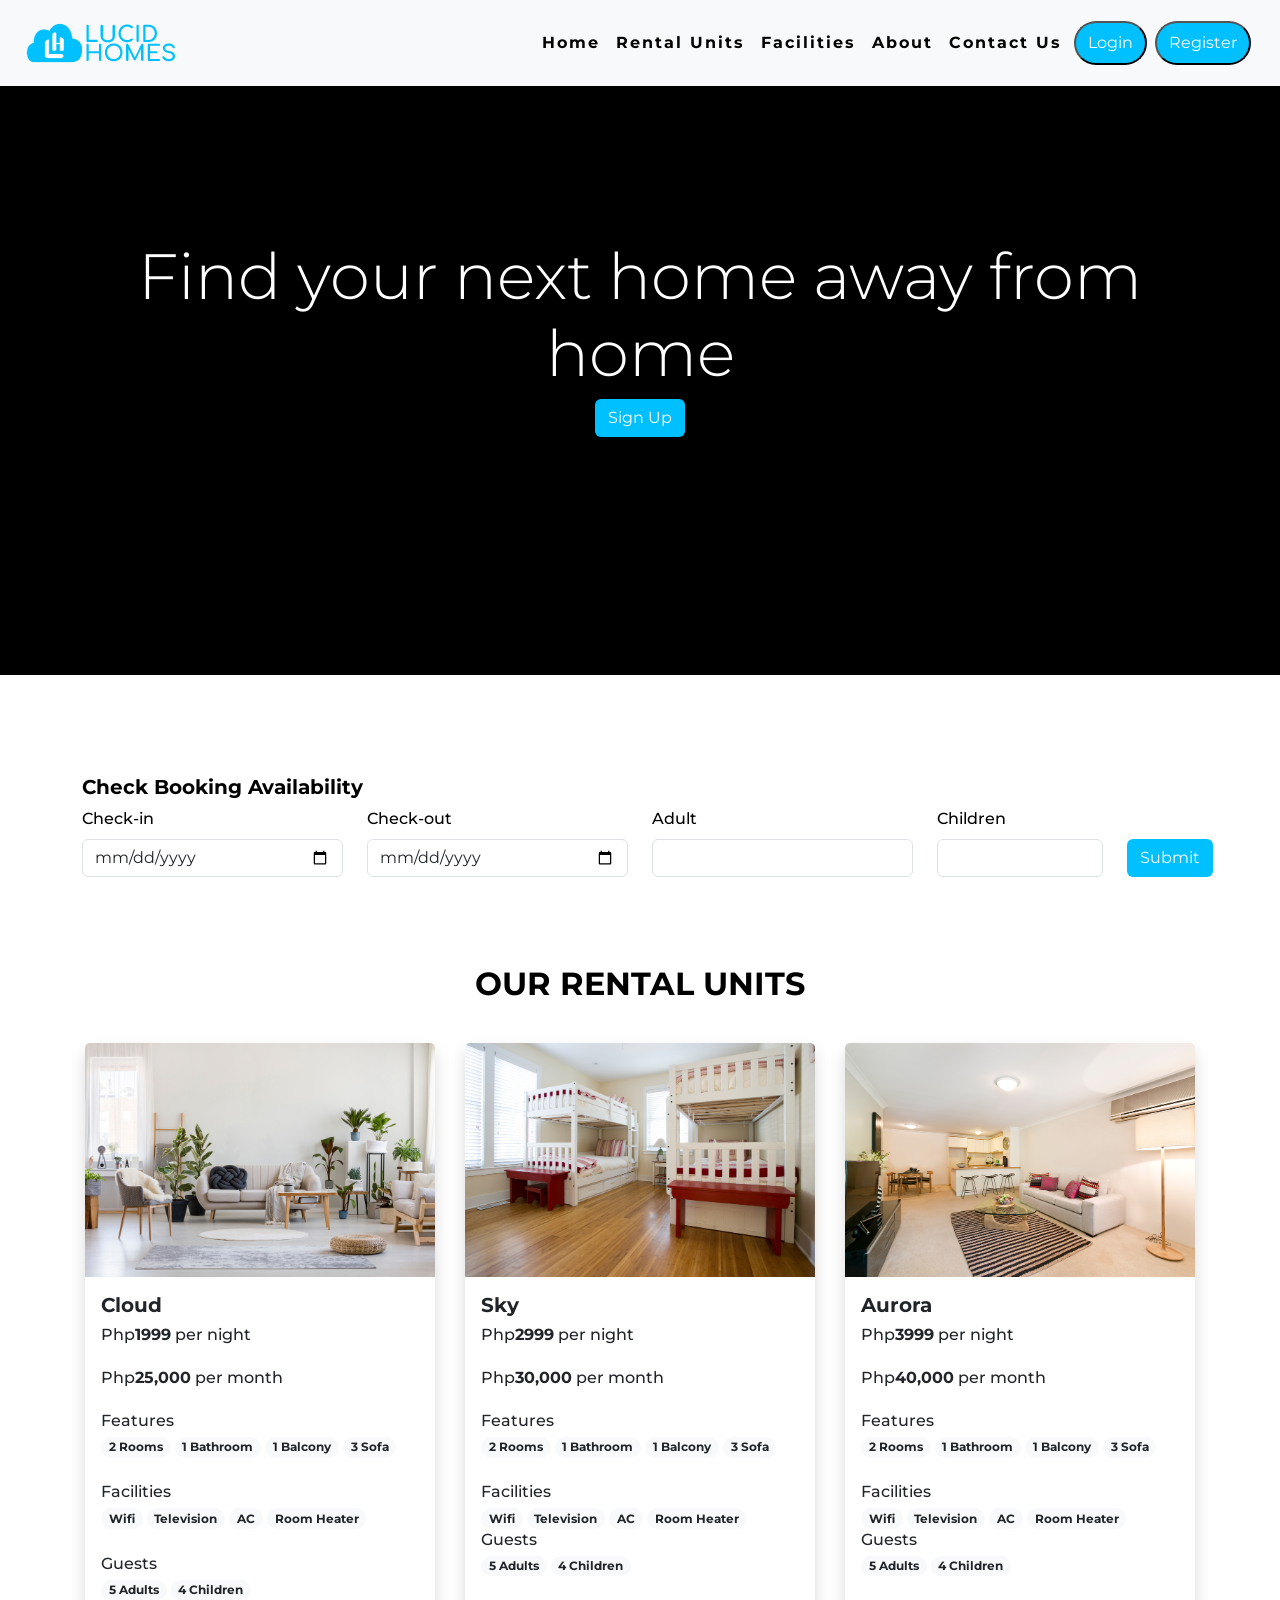
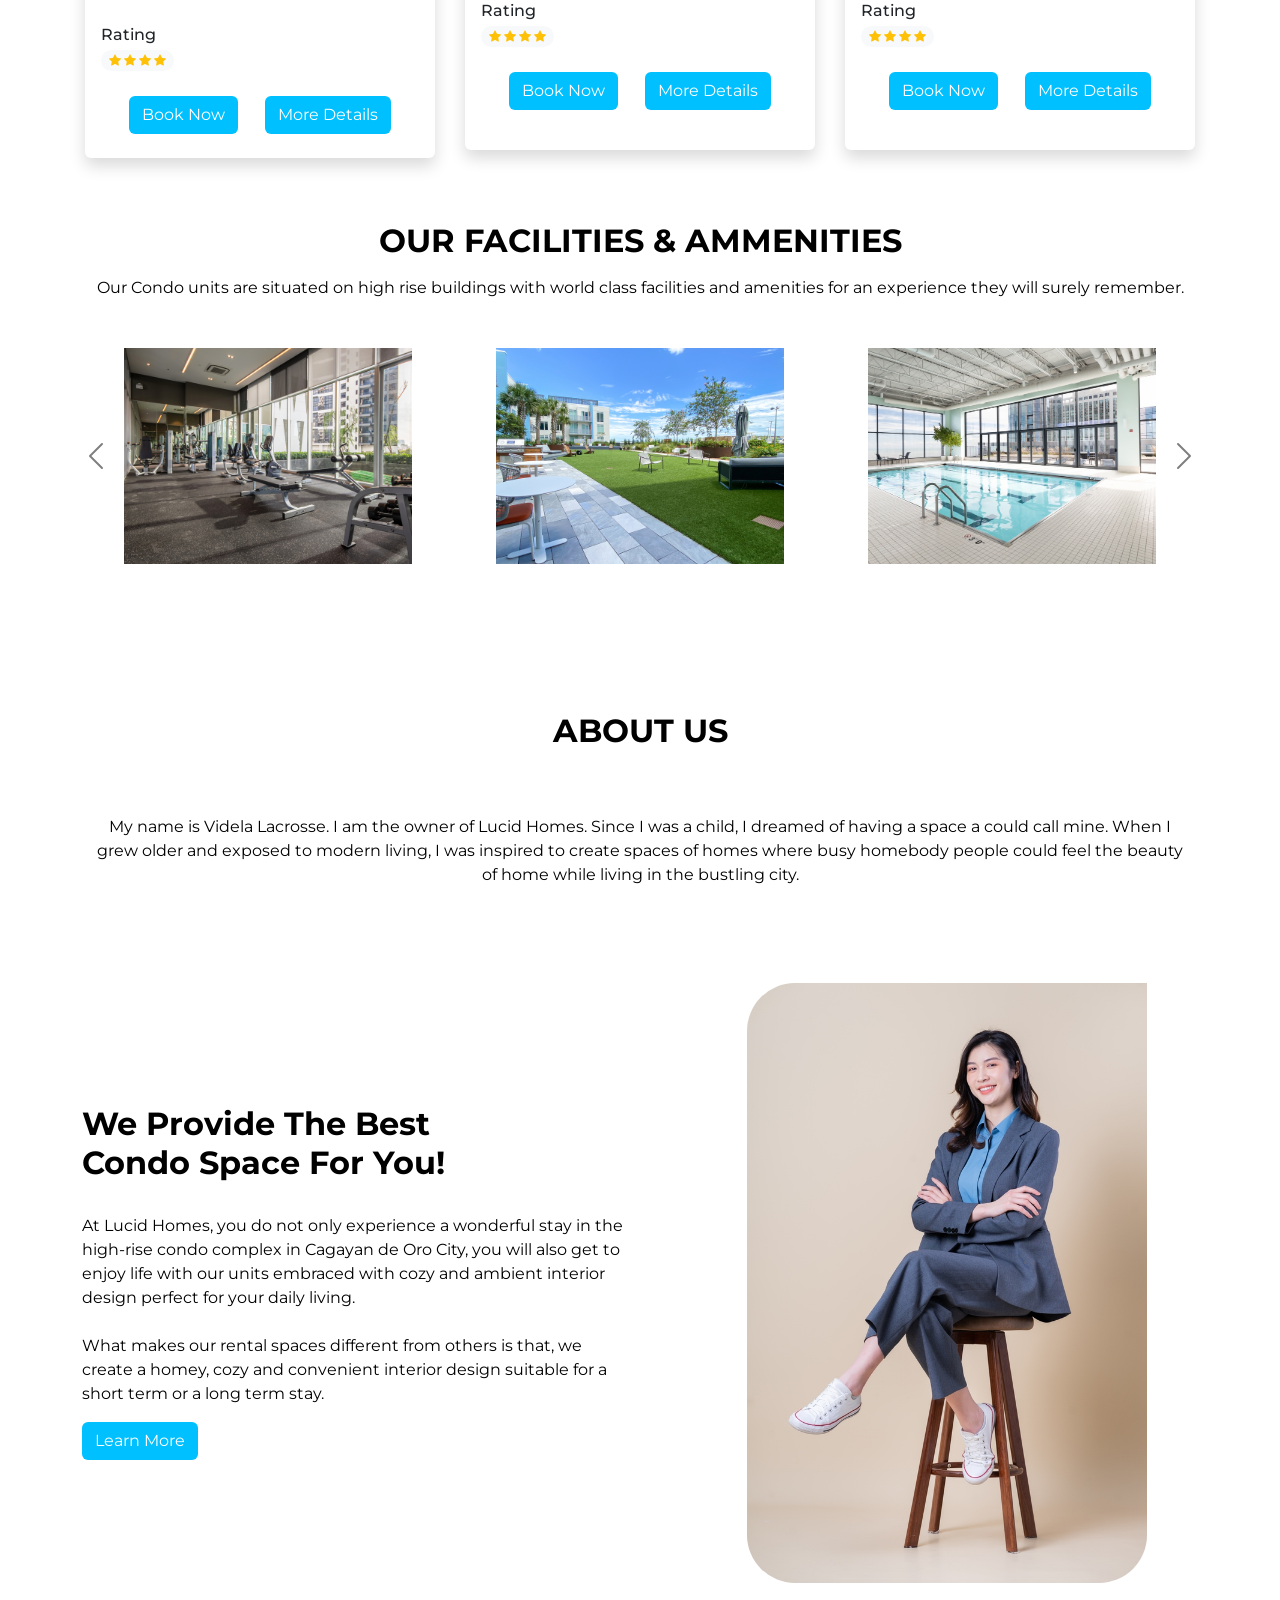
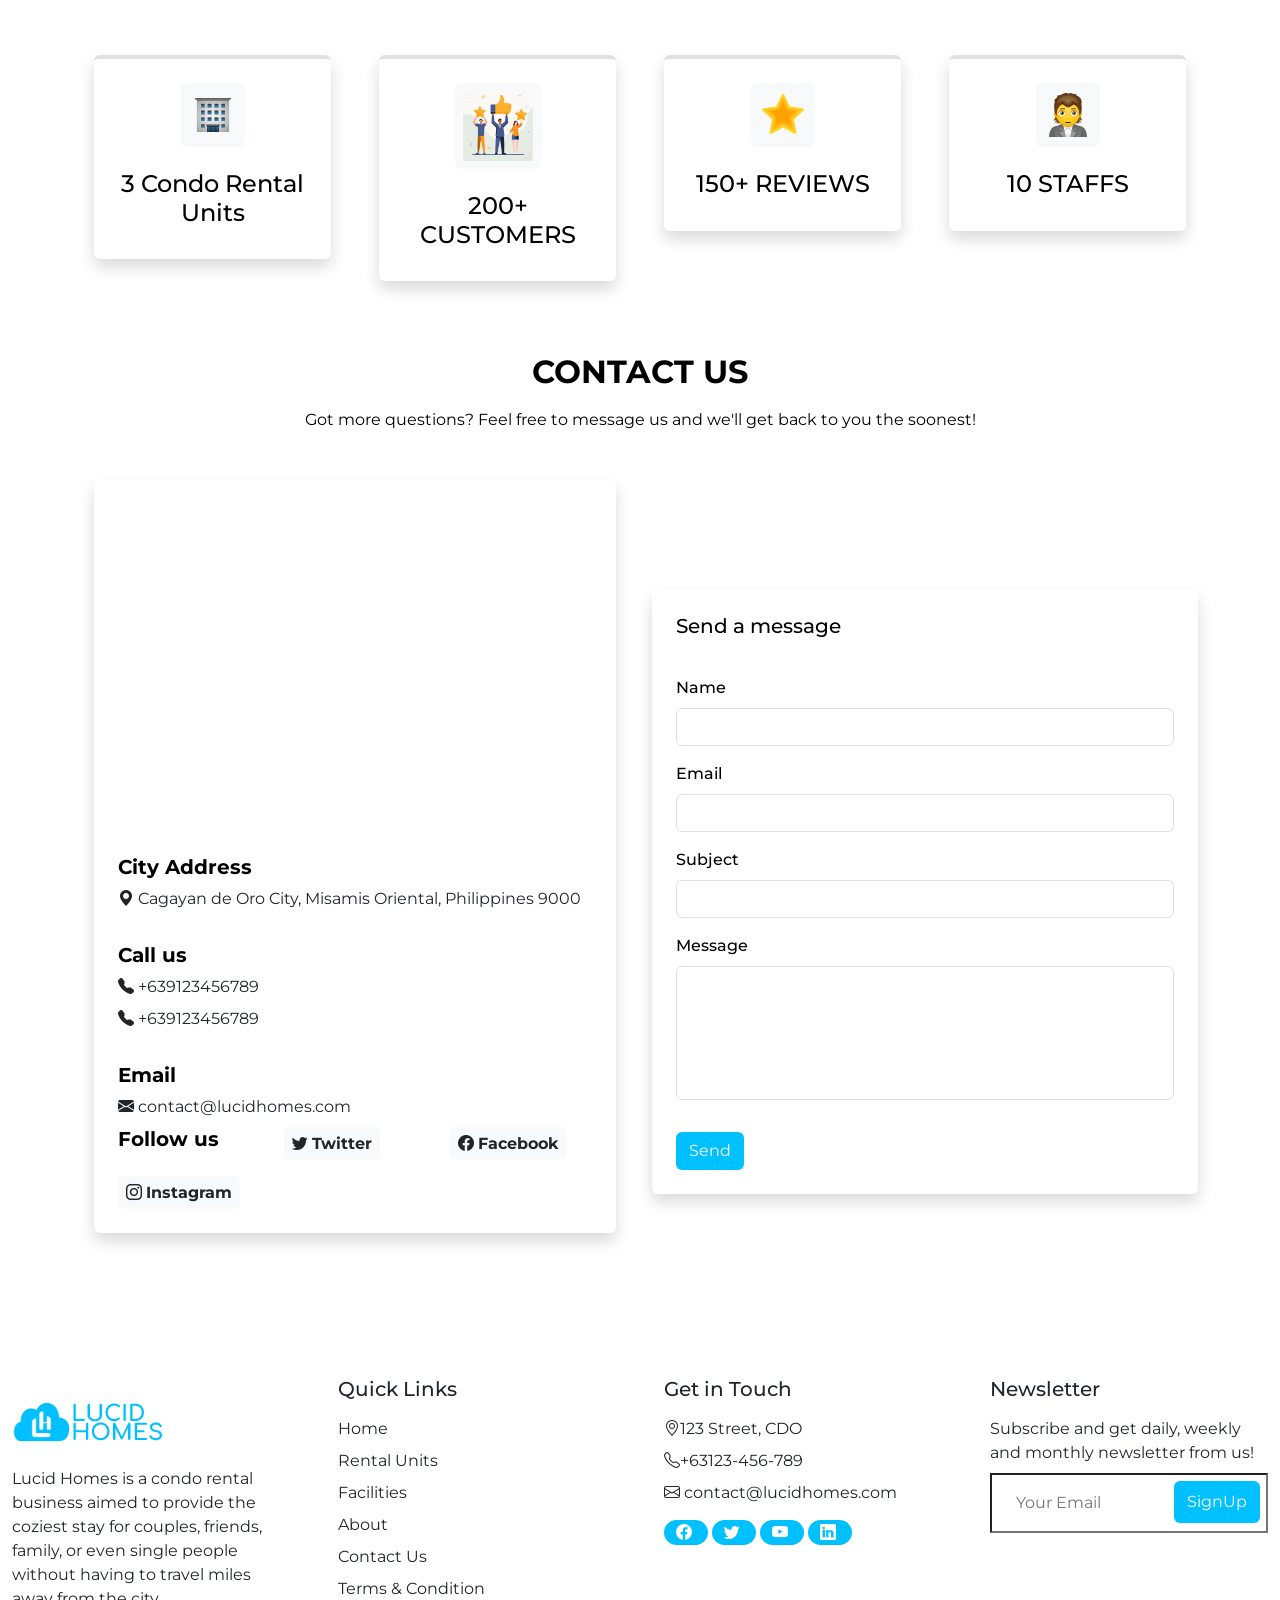
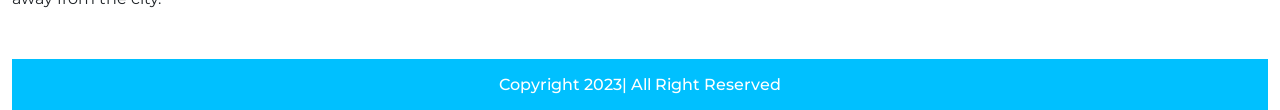
==== commit 5a199ec3: "initial commit" ====
--- a/index.html
+++ b/index.html
@@ -22,12 +22,12 @@
 
     <nav class="navbar nav-area navbar-expand-sm  bg-light fixed-top">
       <div class="nav container">
-        <div class="logo"><img src="image/logo files/lucid homes logo big svg-svg.png"></div>
+        <div class="logo"><a href="#home"><img src="image/logo files/lucid homes logo big svg-svg.png"></a></div>
         <button class="navbar-toggler" data-bs-toggle="collapse" data-bs-target="#nav" aria-controls="nav"
           aria-label="Expand Navigation">
           <span><i class="bi bi-list"></i></span>
         </button>
-        <div class="collapse navbar-collapse " id="nav">
+        <div class="collapse navbar-collapse" id="nav">
           <ul class="navbar-nav ms-auto">
             <li class="nav-item text-center">
               <a class="nav-link fw-bold " href="#home">Home</a>
@@ -190,17 +190,26 @@
       </div>
     </div>
   </section>
-
-  <div class="home-container" id="home">
-    <video src="image/Video3.mp4" class="vid-bg" autoplay loop muted></video>
-    <div class="banner-text4">
-      <h1>Find your next home away from home</h1>
-
-      <a href="#" class="btn">Sign Up</a>
-
+  <header>
+
+    <!-- This div is  intentionally blank. It creates the transparent black overlay over the video which you can modify in the CSS -->
+    <div class="overlay"></div>
+
+    <!-- The HTML5 video element that will create the background video on the header -->
+    <video playsinline="playsinline" autoplay="autoplay" muted="muted" loop="loop">
+      <source src="image/Video3.mp4" type="video/mp4">
+    </video>
+
+    <!-- The header content -->
+    <div class="container h-100">
+      <div class="d-flex h-100 text-center align-items-center">
+        <div class="w-100 text-white">
+          <h1 class="display-3">Find your next home away from home</h1>
+          <p class="lead mb-0"> <a href="#" class="btn">Sign Up</a></p>
+        </div>
+      </div>
     </div>
-  </div>
-
+  </header>
 
   <div style="height:100px ;"></div>
 
@@ -1007,48 +1016,55 @@
                 src="https://www.google.com/maps/embed?pb=!1m18!1m12!1m3!1d252625.1000038605!2d124.49883013756794!3d8.375357750629556!2m3!1f0!2f0!3f0!3m2!1i1024!2i768!4f13.1!3m3!1m2!1s0x32ff8ef505e93b95%3A0x6d6e8b3dd91c7c6c!2sCagayan%20De%20Oro%20City%2C%20Misamis%20Oriental!5e0!3m2!1sen!2sph!4v1679159023781!5m2!1sen!2sph"
                 width="600" height="450" style="border:0;" allowfullscreen="" loading="lazy"
                 referrerpolicy="no-referrer-when-downgrade"></iframe>
-              <h5>City Address</h5>
+              <h5 class="fw-bold">City Address</h5>
               <a href="https://goo.gl/maps/imJ7QzjEzVdEaqpF7" target="_blank"
                 class="d-inline-block text-decoration-none text-dark mb-2">
                 <i class="bi bi-geo-alt-fill"></i> Cagayan de Oro City, Misamis Oriental, Philippines 9000
               </a>
-              <h5 class="mt-4">Call us</h5>
+              <h5 class="mt-4 fw-bold">Call us</h5>
               <a href="tel: +94768799665" class="d-inline-block mb-2 text-decoration-none text-dark"><i
                   class="bi bi-telephone-fill"></i> +639123456789</a>
               <br>
               <a href="tel: +94768799665" class="d-inline-block mb-2 text-decoration-none text-dark"><i
                   class="bi bi-telephone-fill"></i> +639123456789</a>
-              <h5 class="mt-4">Email</h5>
+              <h5 class="mt-4 fw-bold">Email</h5>
               <a href="mailto: dineshslweb@gmail.com" class="d-inline-block mb-2 text-decoration-none text-dark"><i
                   class="bi bi-envelope-fill"></i> contact@lucidhomes.com</a>
 
-              <h5>Follow us</h5>
-              <a href="#" class="d-inline-block mb-3">
-                <span class="badge bg-light text-dark fs-6 p-2">
-                  <i class="bi bi-twitter  me-1"></i>Twitter
-                </span>
-              </a>
-              <br>
-              <a href="#" class="d-inline-block mb-3">
-                <span class="badge bg-light text-dark fs-6 p-2">
-                  <i class="bi bi-facebook  me-1"></i>Facebook
-                </span>
-              </a>
-              <br>
-              <a href="#" class="d-inline-block">
-                <span class="badge bg-light text-dark fs-6 p-2">
-                  <i class="bi bi-instagram  me-1"></i>Instagram
-                </span>
-              </a>
-
-
-
-            </div>
-          </div>
-          <div class="col-lg-6 col-md-6 mb-5 px-4">
-            <div class="bg-white rounded shadow p-4">
+
+              <div class="row align-items-start h-50 ">
+                <div class="col">
+                  <h5 class="fw-bold">Follow us</h5>
+                </div>
+                <div class="col">
+                  <a href="#" class="d-inline-block mb-3 col-3 ">
+                    <span class="badge bg-light text-dark fs-6 p-2">
+                      <i class="bi bi-twitter  me-1"></i>Twitter
+                    </span>
+                  </a>
+                </div>
+                <div class="col">
+                  <a href="#" class="d-inline-block mb-3 col-3">
+                    <span class="badge bg-light text-dark fs-6 p-2">
+                      <i class="bi bi-facebook  me-1"></i>Facebook
+                    </span>
+                  </a>
+                </div>
+                <div class="col">
+                  <a href="#" class="d-inline-block">
+                    <span class="badge bg-light text-dark fs-6 p-2">
+                      <i class="bi bi-instagram  me-1"></i>Instagram
+                    </span>
+                  </a>
+                </div>
+              </div>
+            </div>
+          </div>
+
+          <div class="col-lg-6 col-md-7 mt-6" style="margin-top:110px;">
+            <div class="bg-white rounded shadow mb-12  p-4">
               <form>
-                <h5>Send a message</h5>
+                <h5 class="msg">Send a message</h5>
                 <div class="mb-3">
                   <label class="form-label" style="font-weight: 500;">Name</label>
                   <input type="text" class="form-control shadow-none">
@@ -1103,7 +1119,7 @@
           <h5 class="mb-3 text-dark ">Get in Touch</h5>
           <p class="mb-2 text-dark "> <i class="bi bi-geo-alt"></i>123 Street, CDO</p>
 
-          <p class="mb-2 text-dark "><i class="bi bi-telephone"></i>123-456-789</p>
+          <p class="mb-2 text-dark "><i class="bi bi-telephone"></i>+63123-456-789</p>
           <p class="mb-2 text-dark "><i class="bi bi-envelope"></i> <span>contact@lucidhomes.com</span> </p>
 
 
--- a/miniproject.css
+++ b/miniproject.css
@@ -7,8 +7,6 @@
       margin: 0;
       box-sizing: border-box;
       font-family: 'Montserrat', sans-serif;
-      list-style: none;
-      text-decoration: none;
       
 
     }
@@ -16,35 +14,54 @@
       color: #000;
       height: 100vh;
  
-    }
-    main{  
-      width: 100%;
-      height: 100%; 
-    }
-
-
-
+    } 
     header {
-      display: block;
+      position: relative;
+      background-color: black;
+      height: 75vh;
+      min-height: 25rem;
       width: 100%;
       overflow: hidden;
+    }
+  
+    header video {
+      position: absolute;
+      top: 50%;
+      left: 50%;
+      min-width: 100%;
+      min-height: 100%;
+      width: auto;
+      height: auto;
+      z-index: 0;
+      -ms-transform: translateX(-50%) translateY(-50%);
+      -moz-transform: translateX(-50%) translateY(-50%);
+      -webkit-transform: translateX(-50%) translateY(-50%);
+      transform: translateX(-50%) translateY(-50%);
+    }
+  
+    header .container {
+      position: relative;
+      z-index: 2;
+    }
+  
+    header .overlay {
       position: absolute;
       top: 0;
       left: 0;
-      z-index: 10;
-    }
-
-    .nav-container{
-      background-color: #f0f0f0;
-    
-    }
+      height: 100%;
+      width: 100%;
+      background-color: black;
+      opacity: 0.2;
+      z-index: 1;
+    }
+
     .nav-link{
       position: relative;
       color: #030303 ;
       letter-spacing: 2px;
       font-size: 1em;
       font-weight: 700;
-      max-width: 100%;
+      width: 100%;
      
       
     }
@@ -98,9 +115,9 @@
 
 
     .home-container { 
-      position: relative;
-      background-size: cover;
+     
       background-position: center;
+      width: 500px;
     }
     .banner-text4 {
       position: absolute;
@@ -110,7 +127,7 @@
       right: 6%;
     }
 
-
+     
     .banner-text4 h1 {
       font-weight: 600;
       font-style: none;
@@ -215,7 +232,9 @@
           max-width: 100%;
           display: block;
         }
-      
+        .msg{
+          height: 6vh;
+        }  
         .card-carousel {
           width: 350px;
           background: radial-gradient(#111 250%, #000 350%);
@@ -277,4 +296,5 @@
           padding-bottom: 10px;
           gap: 1rem;            
         }
-        +        
+         
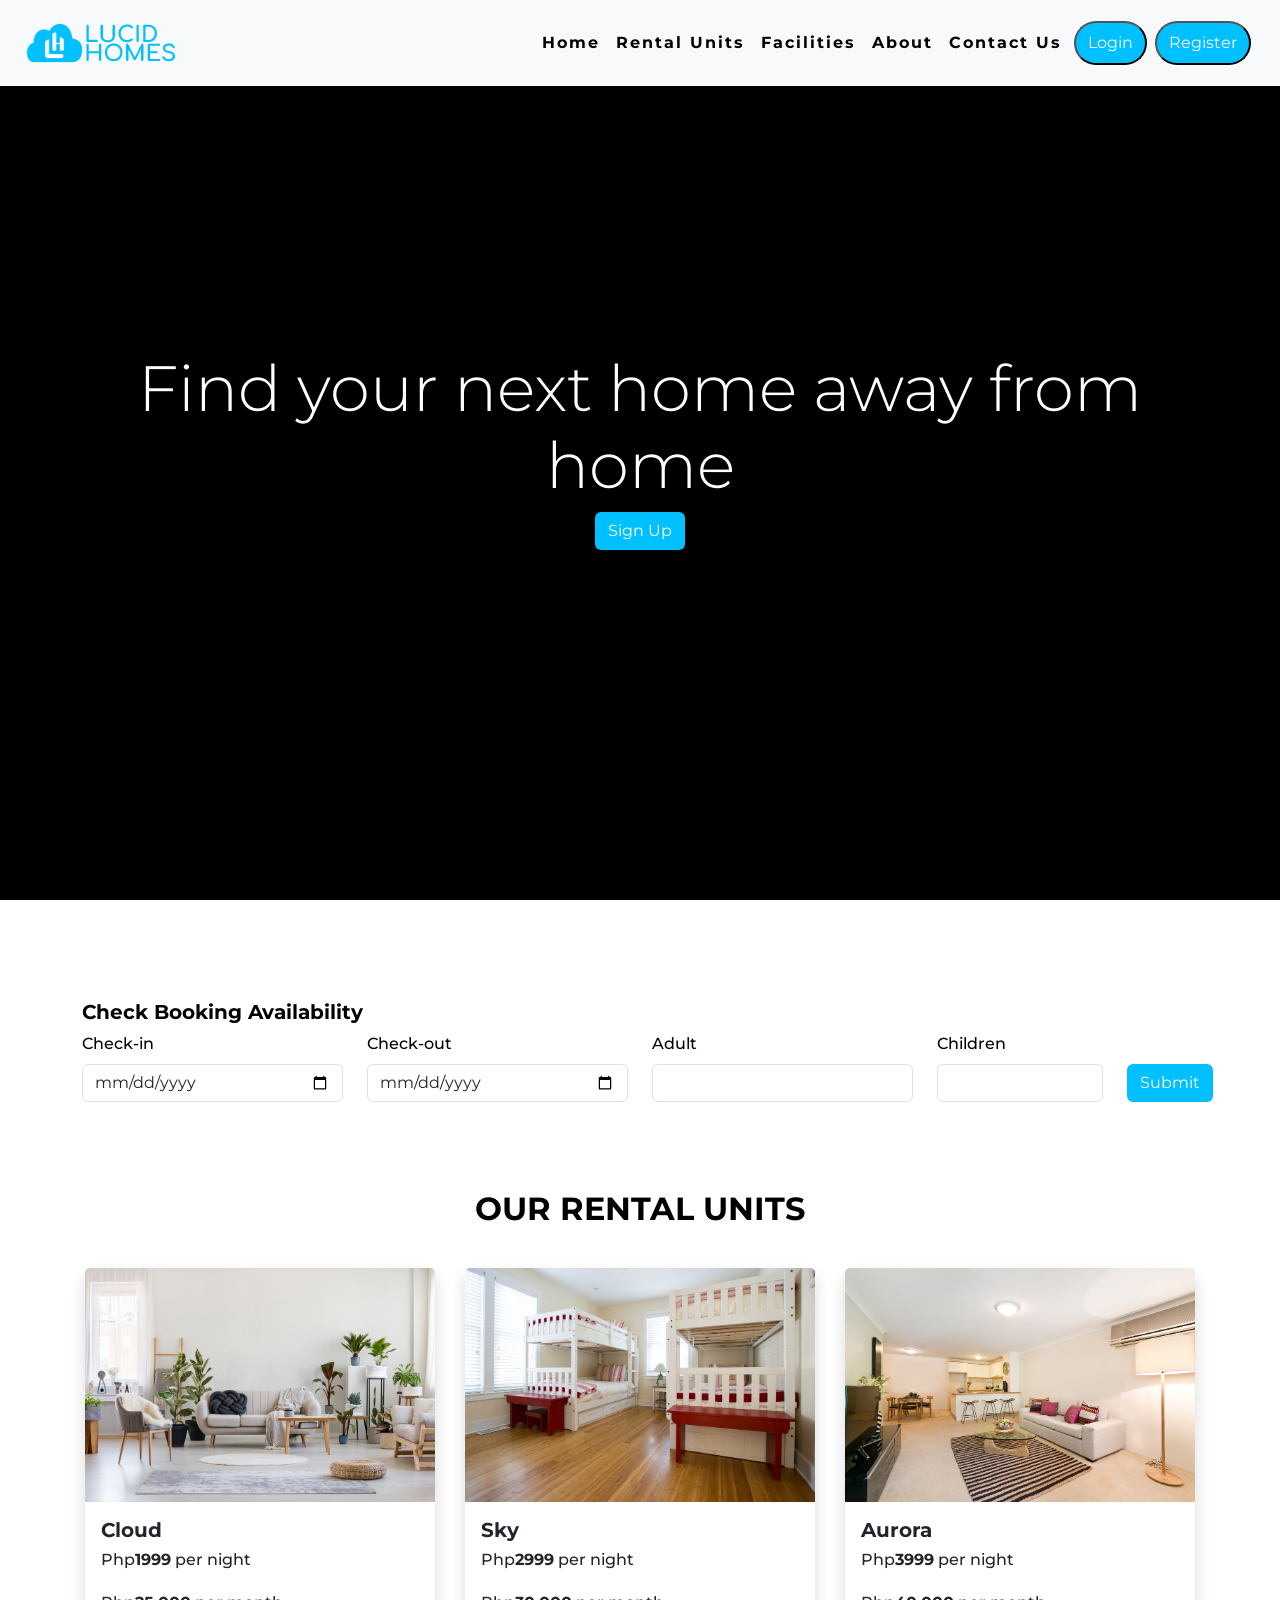
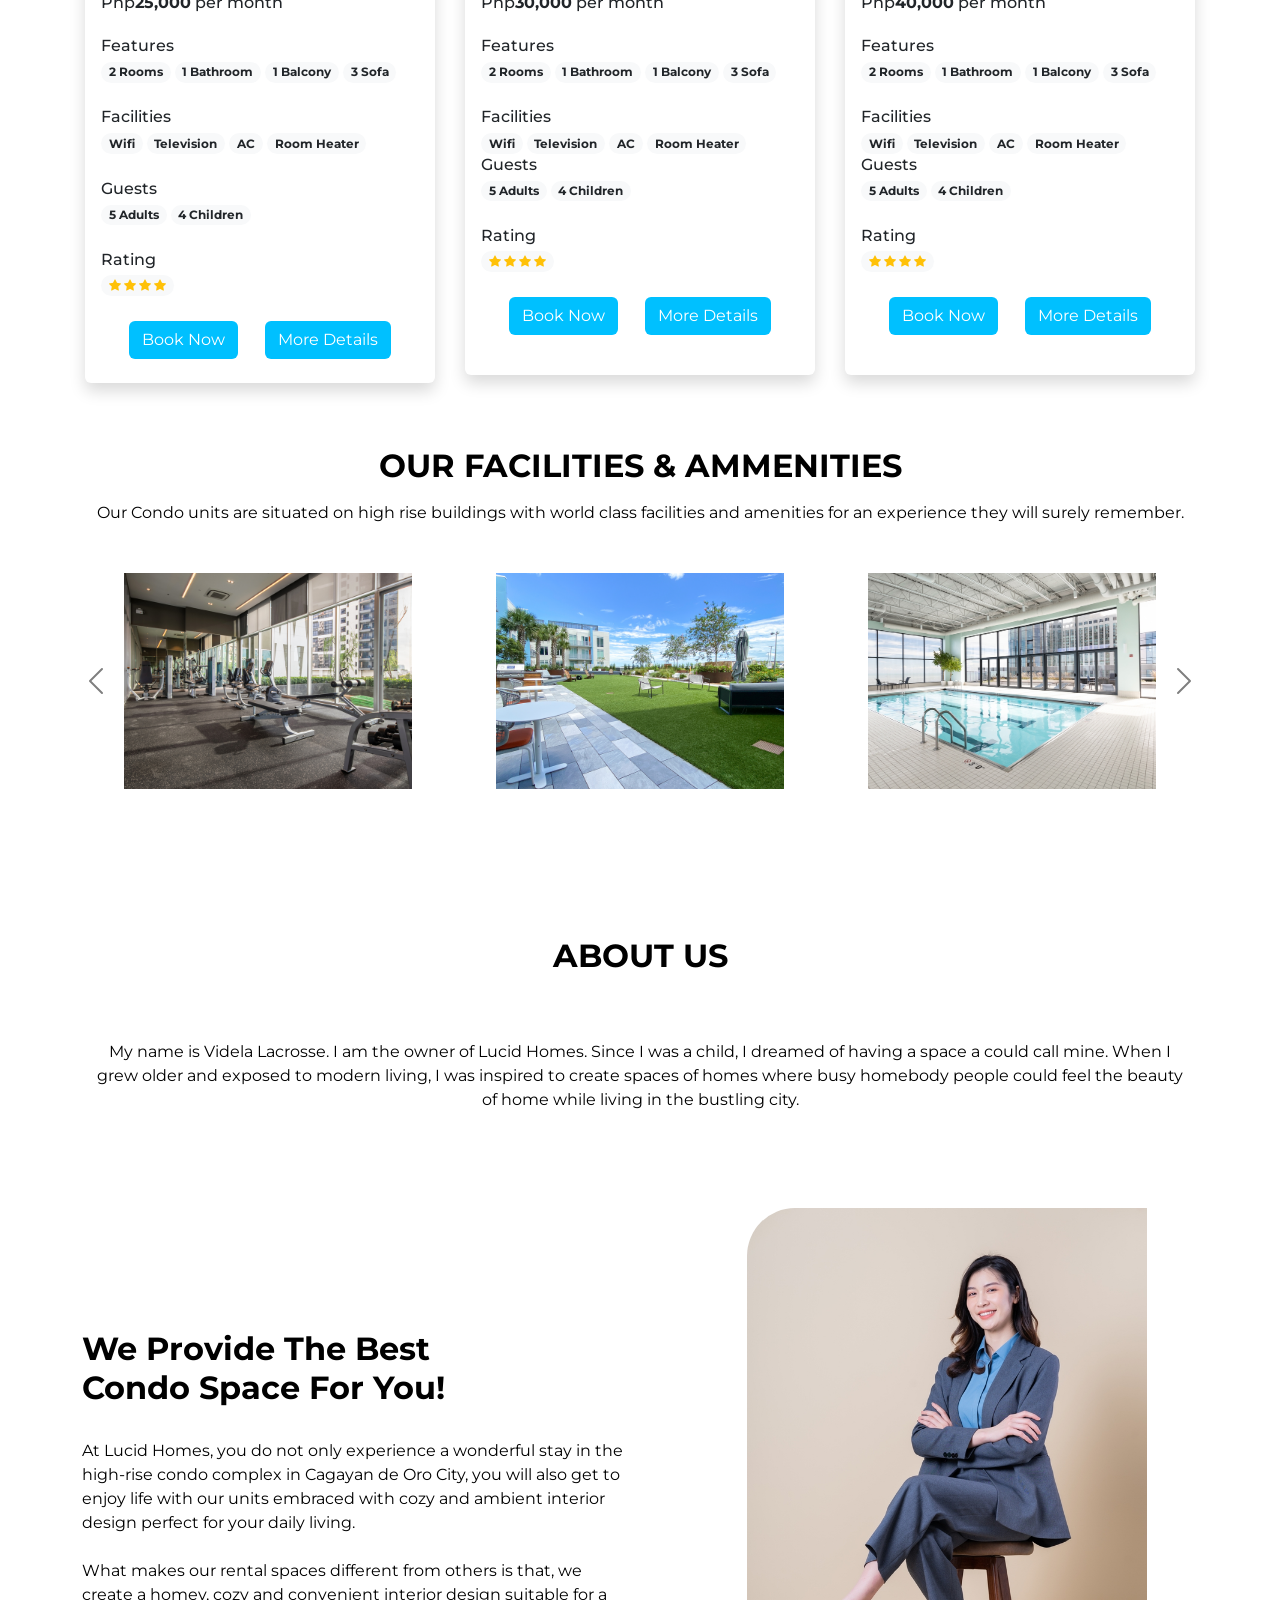
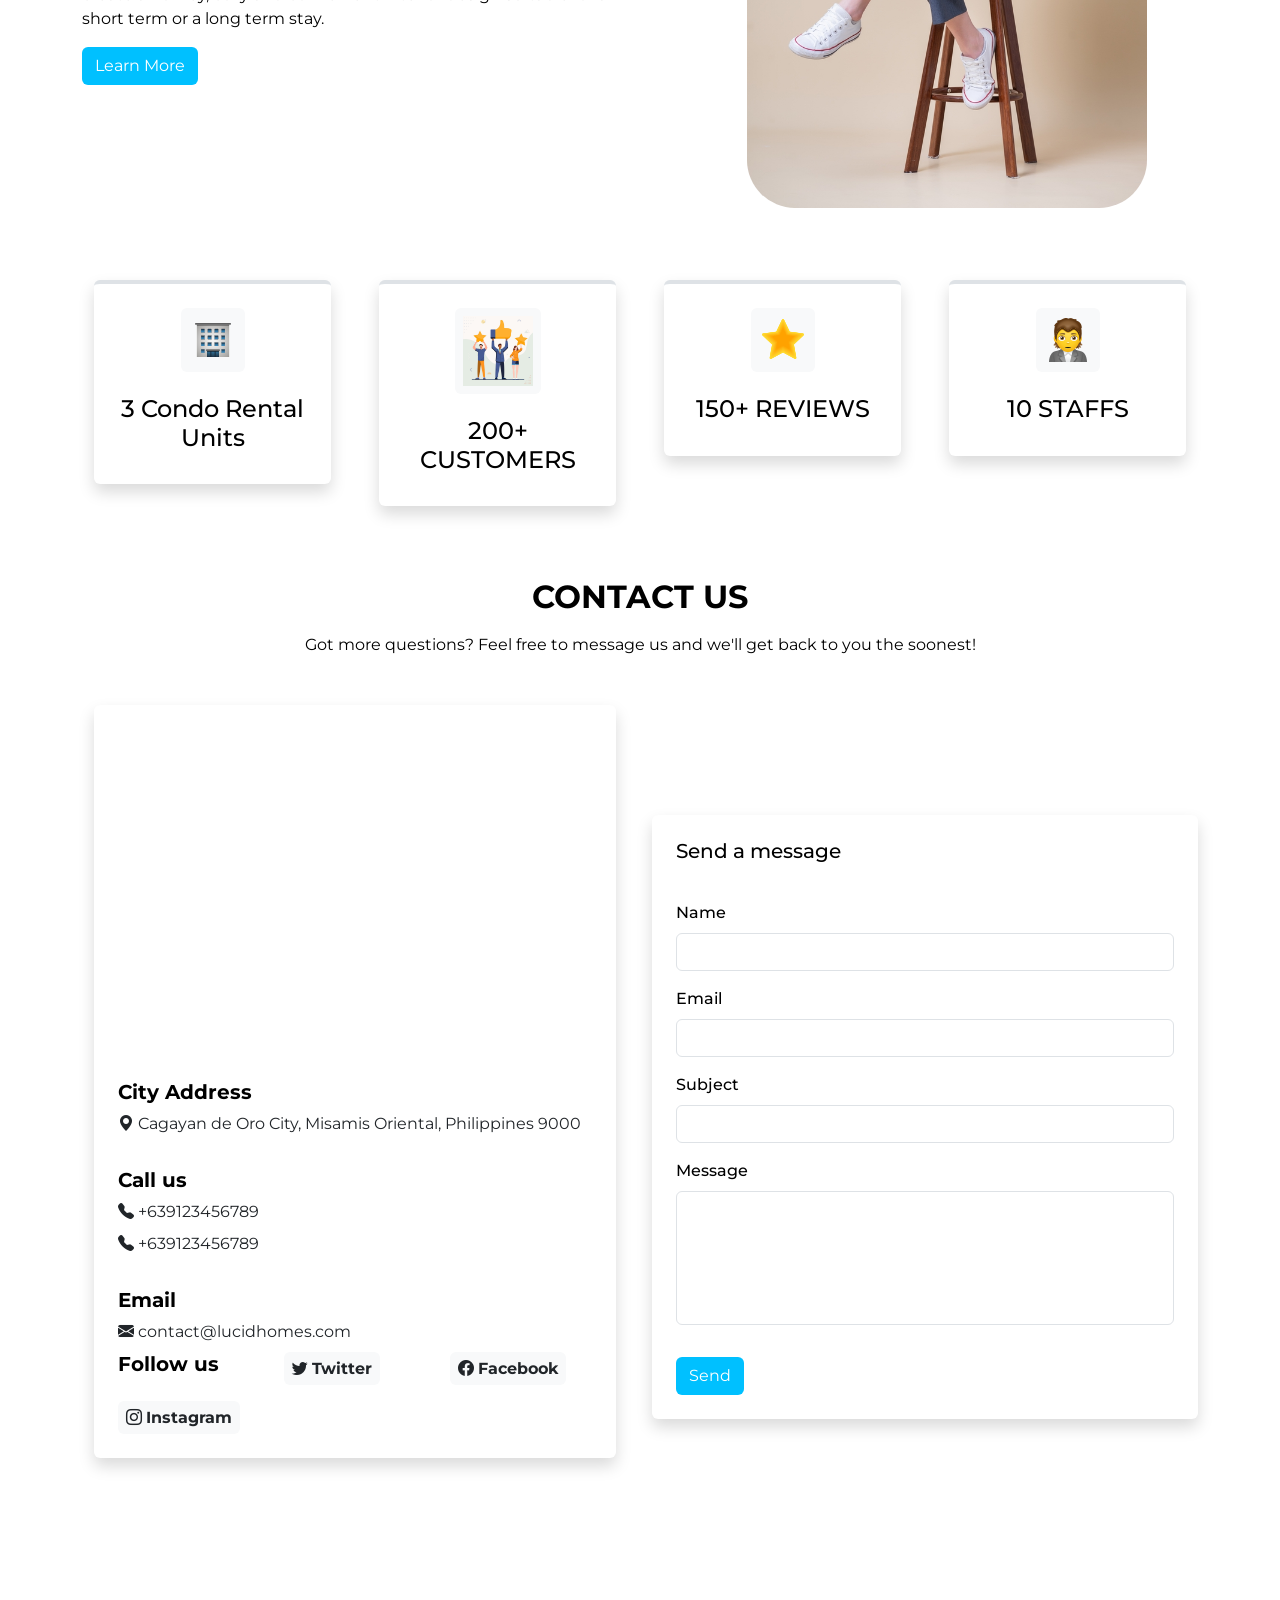
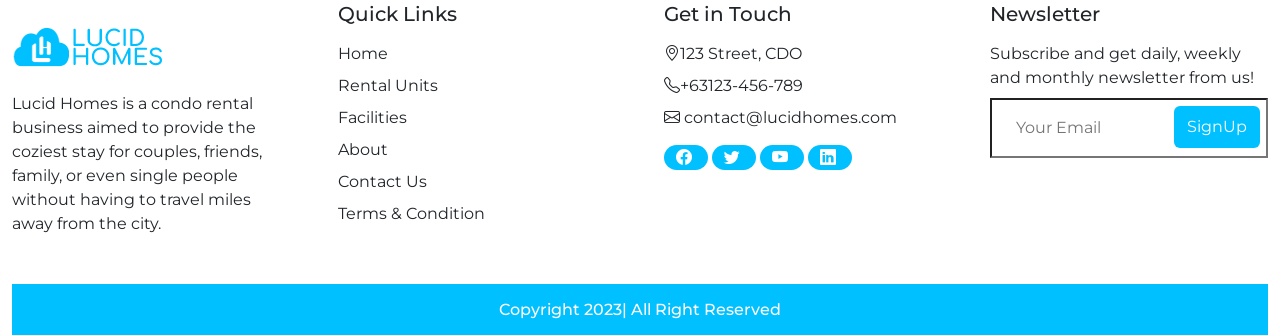
==== commit ca75a754: "initial commit" ====
--- a/index.html
+++ b/index.html
@@ -45,7 +45,7 @@
               <a class="nav-link fw-bold " href="#contact-us">Contact Us</a>
             </li>
           </ul>
-          <div class="d-flex" role="search">
+          <div class="d-flex justify-content-center" role="search">
             <button class="btn1" type="btn  shadow-none me-lg-3 me-2" data-bs-toggle="modal"
               data-bs-target="#loginModel">Login </button>
             <button class="btn1" type="btn  shadow-none" data-bs-toggle="modal" data-bs-target="#registerModel">Register
@@ -62,7 +62,7 @@
       <div class="modal-dialog">
         <div class="modal-content">
           <form>
-            <div class="modal-header bg-primary text-white">
+            <div class="modal-header text-white">
               <h5 class="modal-title d-flex align-items-center">
                 <i class="bi bi-person-circle fs-3 me-2">Login To Your Account</i>
               </h5>
@@ -92,9 +92,9 @@
                     <a href="#">Forgot password?</a>
                   </div>
                 </div>
-                <button type="submit" class="btn btn-primary btn-block mb-4 w-75 mx-5">Sign in</button>
+                <button type="submit" class="btn  btn-block mb-4 w-75 mx-5">Sign in</button>
                 <div class="text-center">
-                  <p>Not a member? <a href="#">Register</a></p>
+                  <p>Not a member? <a href="#login">Register</a></p>
                   <p>or sign up with:</p>
                   <button type="button" class="btn btn-link btn-floating mx-1">
                     <i class="bi bi-facebook"></i>
@@ -121,7 +121,7 @@
       <div class="modal-dialog modal-lg">
         <div class="modal-content">
           <form>
-            <div class="modal-header bg-primary text-white">
+            <div class="modal-header text-white">
               <h5 class="modal-title d-flex align-items-center">
                 <i class="bi bi-person-lines-fill fs-3 me-2">Create An Account</i>
               </h5>
@@ -183,24 +183,20 @@
               </div>
 
               <div class="d-flex justify-content-center mx-4 mb-3 mb-lg-4">
-                <button type="submit" class="btn btn-primary btn-lg">Register</button>
+                <button type="submit" class="btn ">Register</button>
               </div>
           </form>
         </div>
       </div>
     </div>
   </section>
+
+
   <header>
-
-    <!-- This div is  intentionally blank. It creates the transparent black overlay over the video which you can modify in the CSS -->
     <div class="overlay"></div>
-
-    <!-- The HTML5 video element that will create the background video on the header -->
     <video playsinline="playsinline" autoplay="autoplay" muted="muted" loop="loop">
       <source src="image/Video3.mp4" type="video/mp4">
     </video>
-
-    <!-- The header content -->
     <div class="container h-100">
       <div class="d-flex h-100 text-center align-items-center">
         <div class="w-100 text-white">
@@ -387,10 +383,7 @@
                               Mobile Wallet
                             </label>
                           </div>
-
-
                         </div>
-
                         <span class="form-payment-total mt-1 p-2">
                           <span id="total-text">
                             <p class="fw-bold"> Total</p>
@@ -403,17 +396,14 @@
                       </div>
                     </div>
                   </div>
-                  <!-- Button trigger modal -->
                   <button type="button" class="btn button" data-bs-toggle="modal" data-bs-target="#exampleModal">
                     More Details
                   </button>
-
-                  <!-- Modal -->
                   <div class="modal fade" id="exampleModal" tabindex="-1" aria-labelledby="exampleModalLabel"
                     aria-hidden="true">
                     <div class="modal-dialog">
-                      <div class="modal-content">
-                        <div class="modal-header bg-primary text-white">
+                      <div class="modal-content justify-content-center" style="height: 500px;">
+                        <div class="modal-header text-white">
                           <h1 class="modal-title fs-5" id="exampleModalLabel">More Details</h1>
                           <button type="button" class="btn-close" data-bs-dismiss="modal" aria-label="Close"></button>
                         </div>
@@ -596,7 +586,7 @@
                           </div>
                           <div class="modal-body">
                             <div class="gallery">
-                              <img src="image/unit2/shutterstock_1025464807.jpg" class="gallery-imgs" alt="">
+                              <img src="image/unit2/room2.jpg" class="gallery-imgs" alt="">
                               <img src="image/unit2/room2.jpg" class="gallery-imgs" alt="">
                               <img src="image/unit2/r3.jpg" class="gallery-imgs" alt="">
                             </div>
@@ -813,17 +803,15 @@
               <div class="card-carousel" style="width: 18rem;">
                 <img src="image/aminities/fitness gym.jpg" class="card-img-top" alt="">
                 <div class="description">
-                  <h3 class=" text-center fw-bolder">Fitness Gym</h3>
-                  <p class="text-center">Lorem ipsum dolor sit amet consectetur adipisicing elit. vero aliquid iste
-                    dignissimos.</p>
+                  <h3>Fitness Gym</h3>
+
                 </div>
               </div>
               <div class="card-carousel" style="width: 18rem;">
                 <img src="image/aminities/open garden park space.jpg" class="card-img-top" alt="">
                 <div class="description">
-                  <h3 class="card-title text-center fw-bolder">Garden Park Space</h3>
-                  <p class="text-center">Lorem ipsum dolor sit amet consectetur adipisicing elit. vero aliquid iste
-                    dignissimos.</p>
+                  <h3>Garden Park Space</h3>
+
 
                 </div>
               </div>
@@ -831,9 +819,8 @@
               <div class="card-carousel" style="width: 18rem;">
                 <img src="image/aminities/swimming pool.jpg" class="card-img-top" alt="">
                 <div class="description">
-                  <h3 class="card-title text-center fw-bolder">Swimming Pool</h3>
-                  <p class="text-center">Lorem ipsum dolor sit amet consectetur adipisicing elit. vero aliquid iste
-                    dignissimos.</p>
+                  <h3>Swimming Pool</h3>
+
                 </div>
               </div>
             </div>
@@ -843,25 +830,21 @@
               <div class="card-carousel  " style="width: 18rem;">
                 <img src="image/aminities/gazebos.jpg" class="card-img-top" alt="">
                 <div class="description">
-                  <h3 class="card-title text-center fw-bolder">Gazebos</h3>
-                  <p class="text-center">Lorem ipsum dolor sit amet consectetur adipisicing elit. vero aliquid iste
-                    dignissimos.</p>
+                  <h3>Gazebos</h3>
+
                 </div>
               </div>
               <div class="card-carousel" style="width: 18rem;">
                 <img src="image/aminities/playground.jpg" class="card-img-top" alt="">
                 <div class="description">
-                  <h3 class="card-title text-center fw-bolder">Playground</h3>
-                  <p class="text-center">Lorem ipsum dolor sit amet consectetur adipisicing elit. vero aliquid iste
-                    dignissimos.</p>
+                  <h3>Playground</h3>
                 </div>
               </div>
               <div class="card-carousel" style="width: 18rem;">
                 <img src="image/aminities/store.jpg" class="card-img-top" alt="">
                 <div class="description">
-                  <h3 class="card-title text-center fw-bolder">Convenience Store</h3>
-                  <p class="text-center">Lorem ipsum dolor sit amet consectetur adipisicing elit. vero aliquid iste
-                    dignissimos.</p>
+                  <h3>Convenience Store</h3>
+
                 </div>
               </div>
             </div>
@@ -871,26 +854,23 @@
               <div class="card-carousel " style="width: 18rem;">
                 <img src="image/aminities/deck.jpg" class="card-img-top" alt="">
                 <div class="description">
-                  <h3 class="card-title text-center fw-bolder">View Deck</h3>
-                  <p class="text-center">Lorem ipsum dolor sit amet consectetur adipisicing elit. vero aliquid iste
-                    dignissimos.</p>
+                  <h3>View Deck</h3>
+
                 </div>
               </div>
               <div class="card-carousel" style="width: 18rem;">
                 <img src="image/aminities/basketball.jpg" class="card-img-top" alt="">
                 <div class="description">
-                  <h3 class="card-title text-center fw-bolder">Basketball Court</h3>
-                  <p class="text-center">Lorem ipsum dolor sit amet consectetur adipisicing iste
-                    dignissimos.</p>
+                  <h3>Basketball Court</h3>
+
                 </div>
 
               </div>
               <div class="card-carousel" style="width: 18rem;">
                 <img src="image/aminities/game area.jpg" class="card-img-top" alt="">
                 <div class="description">
-                  <h3 class="card-title text-center fw-bolder">Game Area</h3>
-                  <p class="text-center">Lorem ipsum dolor sit amet consectetur adipisicing elit. vero aliquid iste
-                    dignissimos.</p>
+                  <h3>Game Area</h3>
+
                 </div>
               </div>
             </div>
--- a/miniproject.css
+++ b/miniproject.css
@@ -18,7 +18,7 @@
     header {
       position: relative;
       background-color: black;
-      height: 75vh;
+      height: 100vh;
       min-height: 25rem;
       width: 100%;
       overflow: hidden;
@@ -61,12 +61,14 @@
       letter-spacing: 2px;
       font-size: 1em;
       font-weight: 700;
-      width: 100%;
-     
-      
+      width: 100%;       
+    }
+    .navbar-nav .nav-link {
+      background-color: #f8f9fa;
+      color: #000;
     }
     .nav-link:hover{
-      background: #2951f1 ;
+      background: #00c0ff;
       color: #ffffff;
       border-radius: 5px;
       transition: all 0.7s ease 0s;
@@ -78,7 +80,7 @@
       opacity: 0;
       height: 2px;
       width: 100%;
-      background-color: #1a06cc;
+      background: #00c0ff;
       position: absolute;
       bottom: 0;
       left: 0;
@@ -96,7 +98,7 @@
       z-index: 10;
     }
 
-  
+ 
    
     .btn1 {
       padding: 8px 12px;
@@ -179,11 +181,13 @@
           border-radius: 5rem;
         }
     
-     
+     .modal-header{
+      background: #00c0ff;;
+     }
 
       .gallery {
         display: flex;
-        height: 200px;
+        height: 400px;
         border-radius: 4px;
       }
 
@@ -194,10 +198,7 @@
         transition: 0.5s;
         filter: brightness(70%);
       }
-
-      .gallery>.gallery-imgs:hover {
-        flex: 1 1 280px;
-      }
+   
       .gallery>.gallery-imgs:hover {
         flex: 1 1 280px;
         filter: drop-shadow(0 2px 16px rgb(255, 255, 255)) contrast(110%);
@@ -237,7 +238,6 @@
         }  
         .card-carousel {
           width: 350px;
-          background: radial-gradient(#111 250%, #000 350%);
           overflow: hidden;
           position: relative;
         }
@@ -247,11 +247,11 @@
           transition: all 0.3s ease-out;
         }
       
-        .card-carousel:hover img {
-          transform: scale(1.1) translateY(-20px);
+        .card-carousel:hover img {         
           opacity: 0.3s;
           filter: blur(5px);
         }
+      
       
         .description {
           position: absolute;
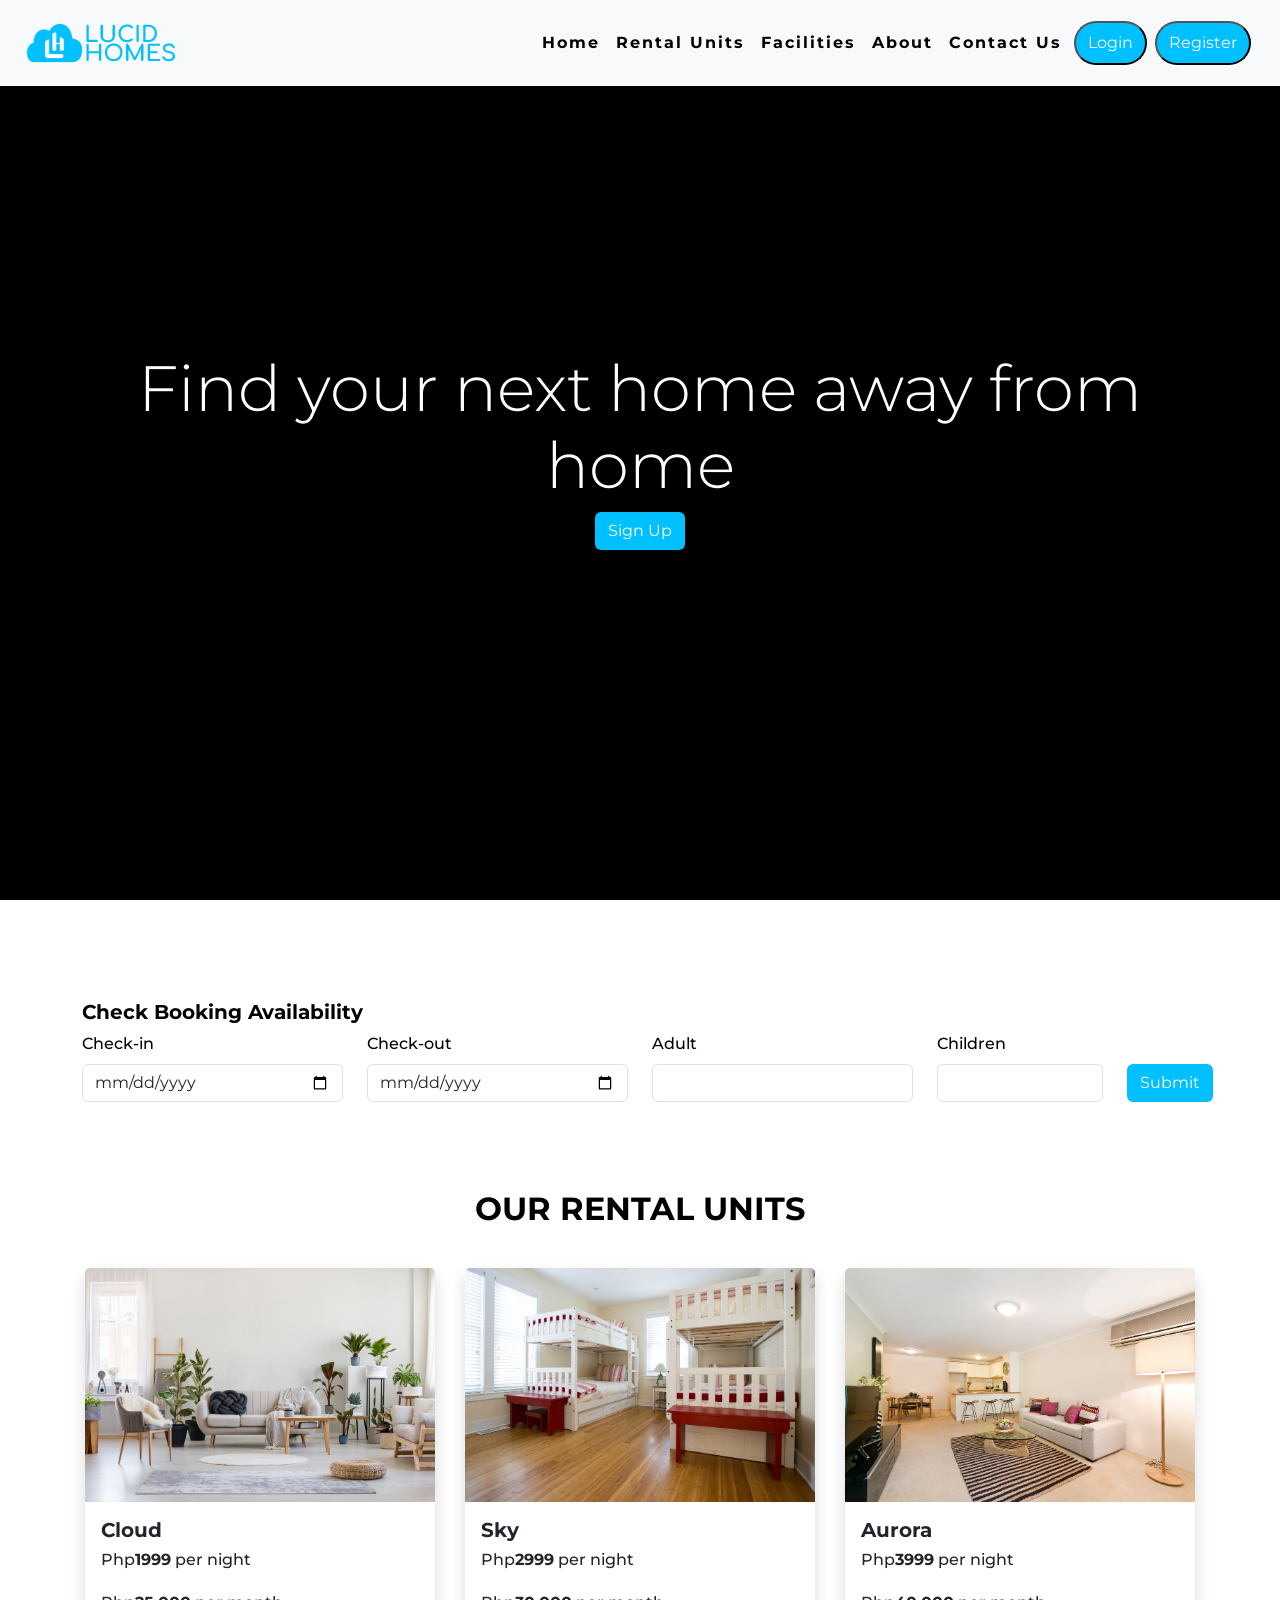
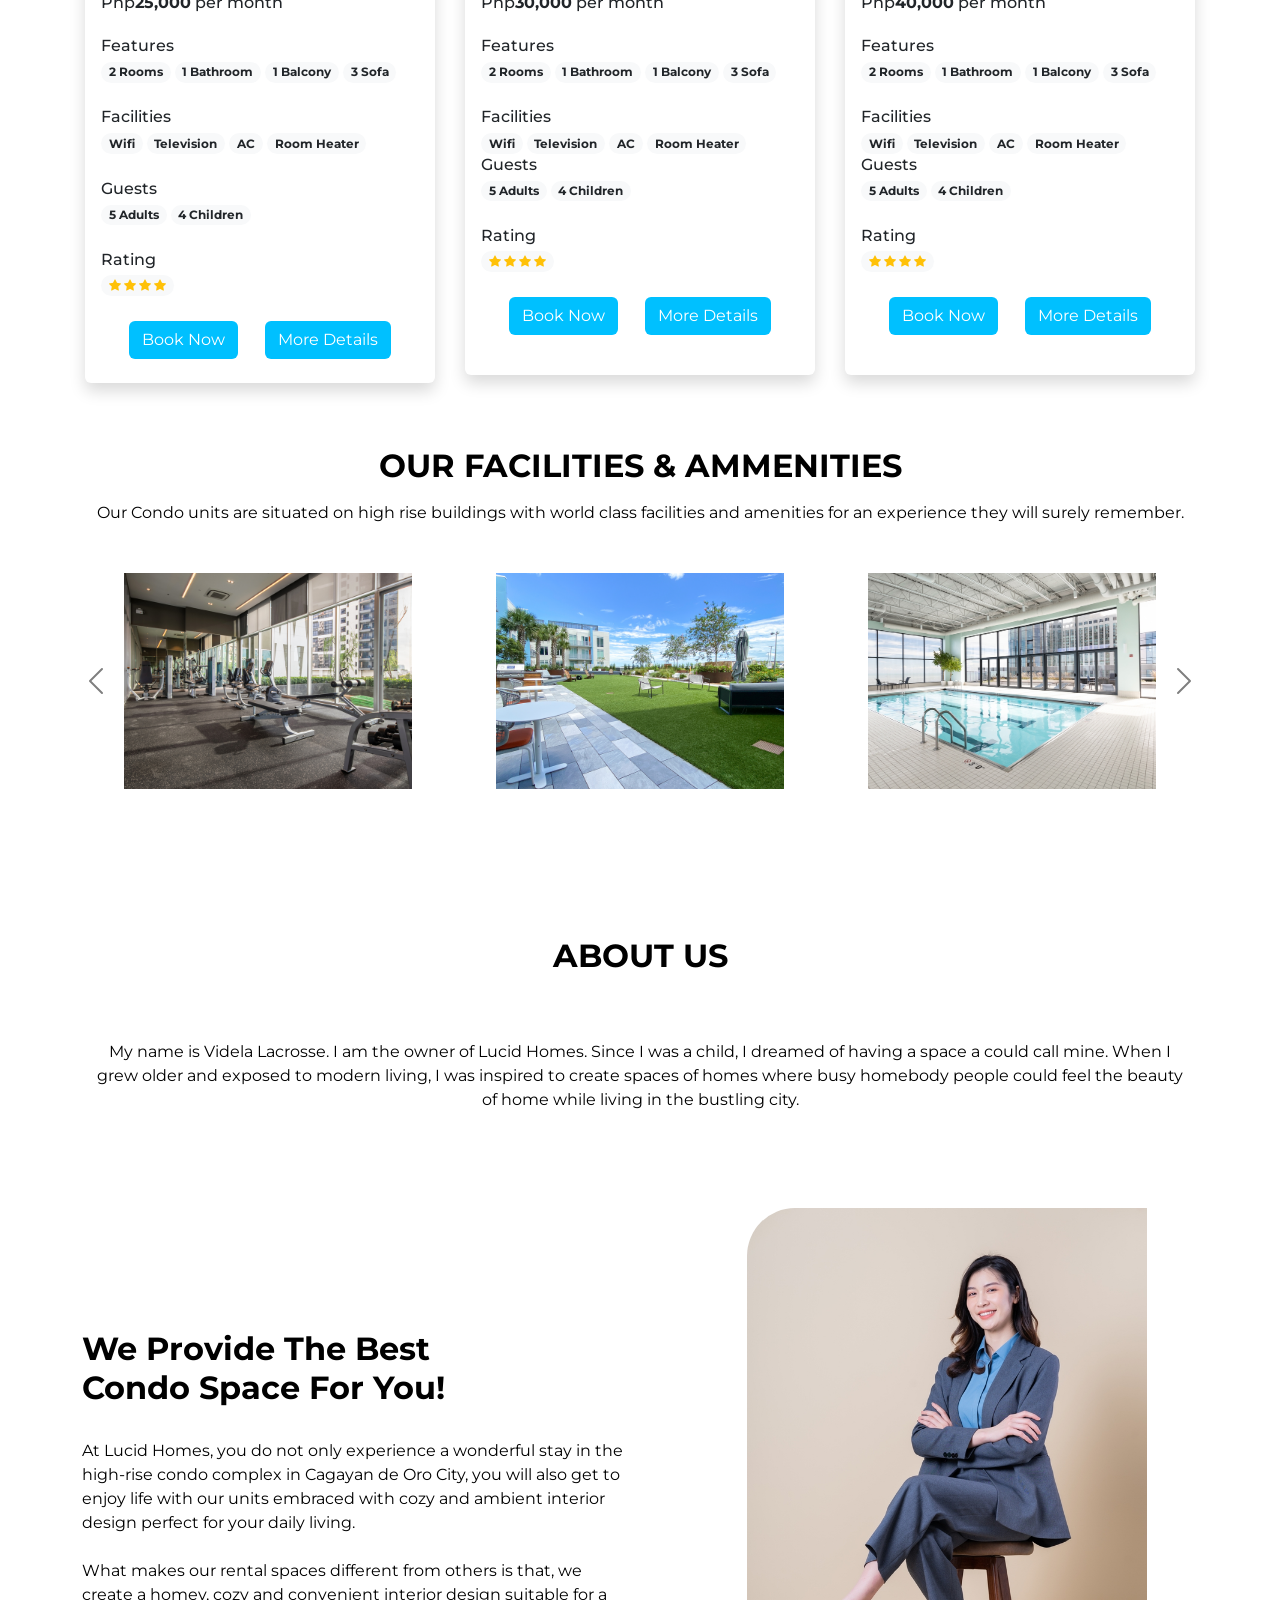
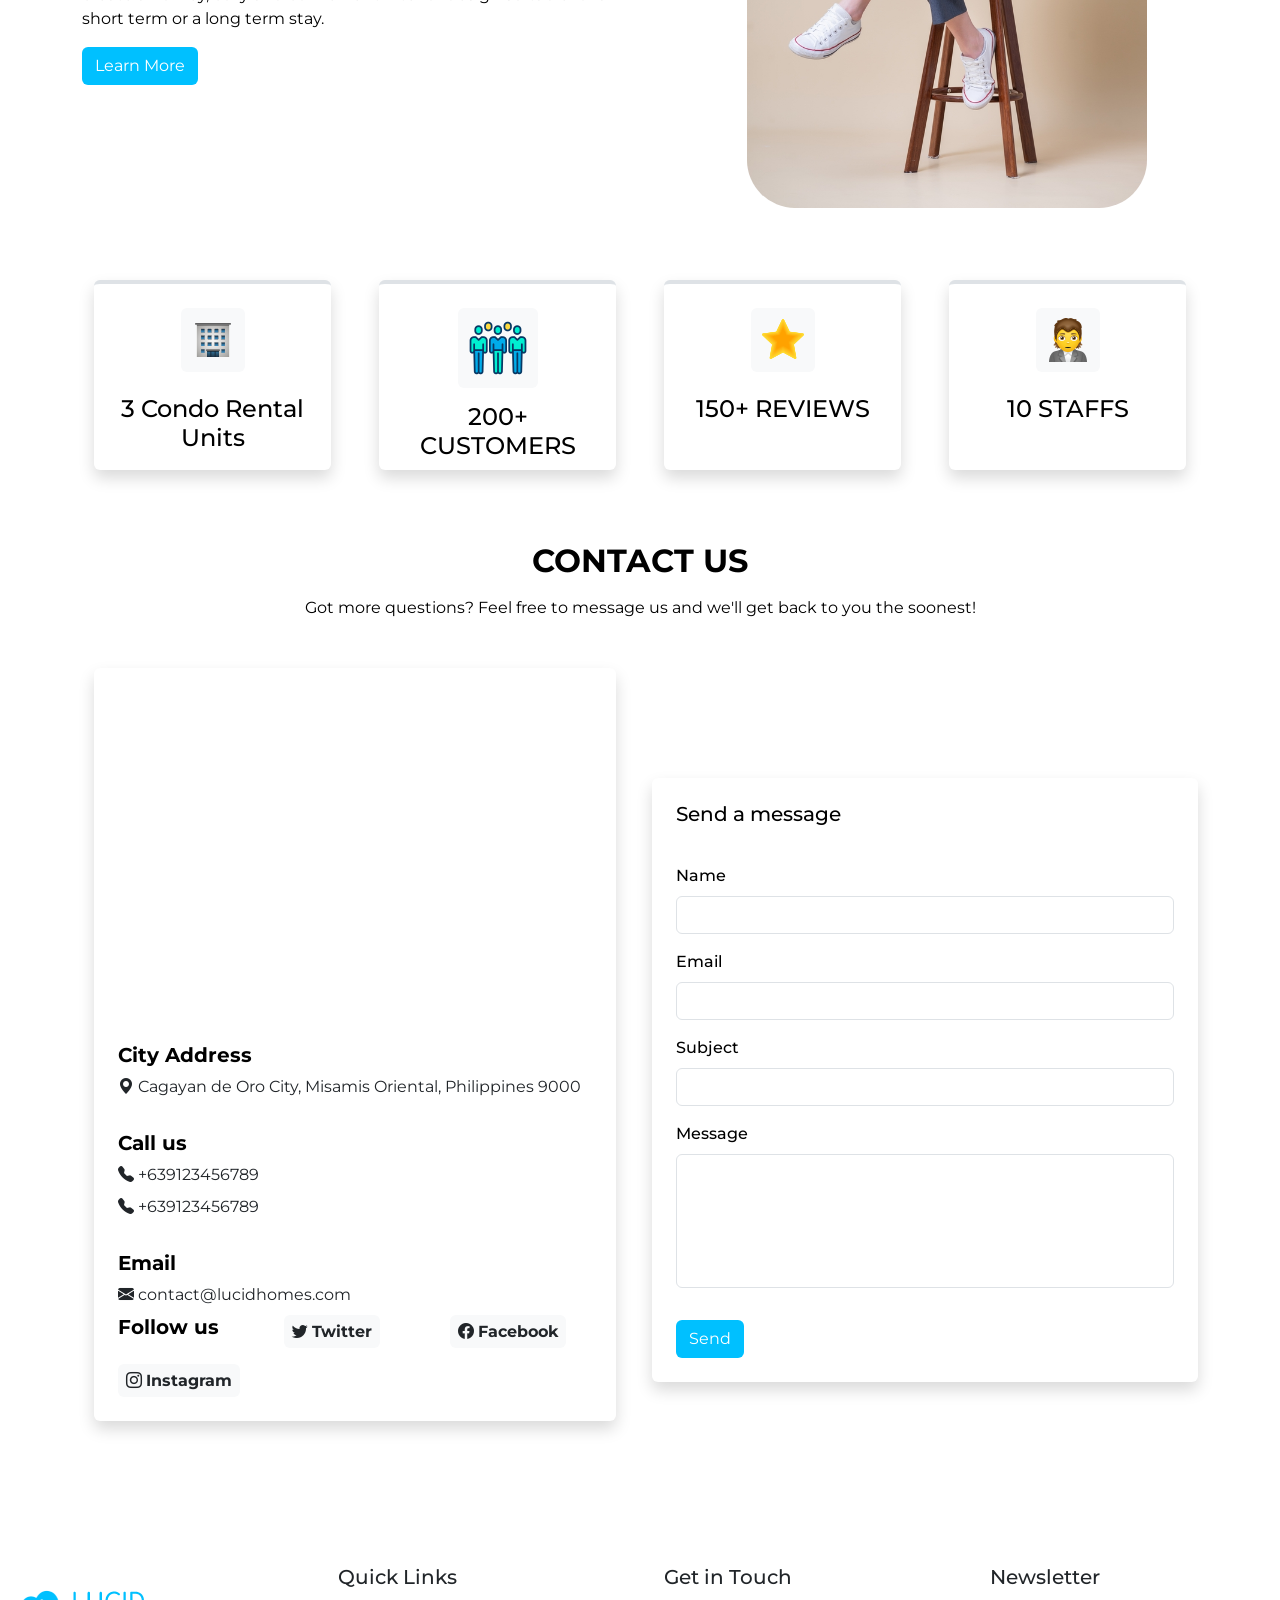
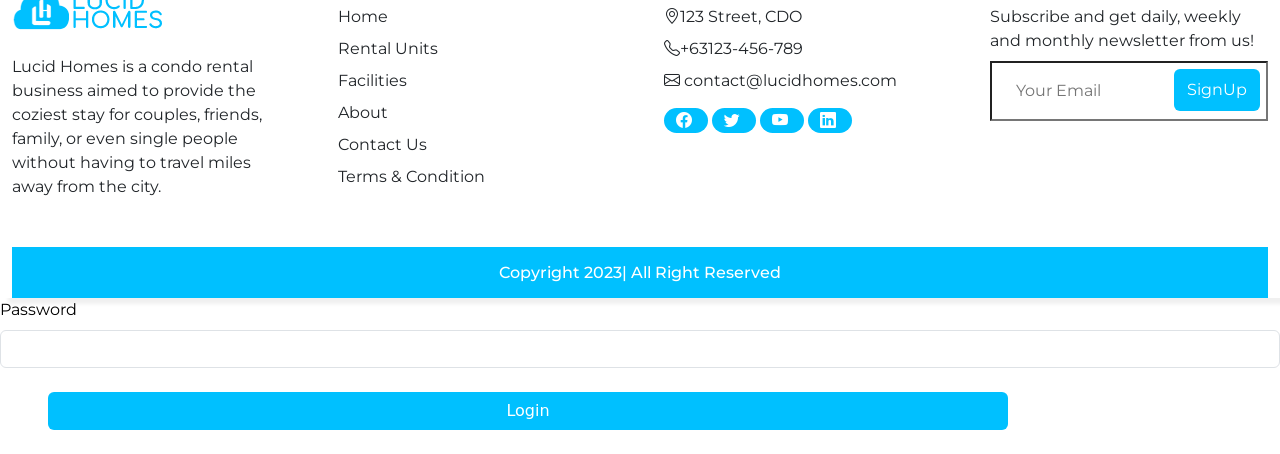
==== commit f0586f4e: "initial commit" ====
--- a/index.html
+++ b/index.html
@@ -48,8 +48,10 @@
           <div class="d-flex justify-content-center" role="search">
             <button class="btn1" type="btn  shadow-none me-lg-3 me-2" data-bs-toggle="modal"
               data-bs-target="#loginModel">Login </button>
+
             <button class="btn1" type="btn  shadow-none" data-bs-toggle="modal" data-bs-target="#registerModel">Register
             </button>
+
           </div>
         </div>
       </div>
@@ -61,7 +63,7 @@
       aria-labelledby="staticBackdropLabel" aria-hidden="true">
       <div class="modal-dialog">
         <div class="modal-content">
-          <form>
+          <form name="myForm" method="post" id="login-form">
             <div class="modal-header text-white">
               <h5 class="modal-title d-flex align-items-center">
                 <i class="bi bi-person-circle fs-3 me-2">Login To Your Account</i>
@@ -69,15 +71,21 @@
               <button type="reset" class="btn-close shadow-none" data-bs-dismiss="modal" aria-label="Close"></button>
             </div>
             <div class="modal-body">
+              <div class="alert alert-danger text-center visually-hidden" role="alert" id="error-msg">
+                A simple danger alert—check it out!
+              </div>
+              <div class="alert alert-success text-center visually-hidden" role="alert" id="success-msg">
+                Successfully SignIn!
+              </div>
               <div class="mb-3">
                 <div class=" mb-4">
                   <label class="form-label">Username</label>
-                  <input type="name" id="form1" class="form-control shadow-none" required />
+                  <input type="name" name="Uname" class="form-control shadow-none" id="username" required />
 
                 </div>
                 <div class=" mb-4">
                   <label class="form-label">Password</label>
-                  <input type="password" id="form2" class="form-control shadow-none" required />
+                  <input type="password" name="Pass" class="form-control shadow-none" id="password" required />
 
                 </div>
                 <div class="row mb-4">
@@ -92,9 +100,11 @@
                     <a href="#">Forgot password?</a>
                   </div>
                 </div>
-                <button type="submit" class="btn  btn-block mb-4 w-75 mx-5">Sign in</button>
+                <input type="button" class="btn  btn-block mb-4 w-75 mx-5" id="btn-submit" value="Login"
+                  onclick="myFunction()">
+
                 <div class="text-center">
-                  <p>Not a member? <a href="#login">Register</a></p>
+                  <p>Not a member? <a href="register.html" class="link">Register</a></p>
                   <p>or sign up with:</p>
                   <button type="button" class="btn btn-link btn-floating mx-1">
                     <i class="bi bi-facebook"></i>
@@ -120,7 +130,7 @@
       aria-labelledby="staticBackdropLabel" aria-hidden="true">
       <div class="modal-dialog modal-lg">
         <div class="modal-content">
-          <form>
+          <form id="register-form">
             <div class="modal-header text-white">
               <h5 class="modal-title d-flex align-items-center">
                 <i class="bi bi-person-lines-fill fs-3 me-2">Create An Account</i>
@@ -138,40 +148,40 @@
                 <div class="row">
                   <div class="col-md-6 ps-0 mb-3">
                     <label class="form-label">Name</label>
-                    <input type="text" class="form-control shadow-none" required />
+                    <input type="text" class="form-control shadow-none" id="name" required />
                   </div>
                   <div class="col-md-6 p-0">
                     <label class="form-label">Email</label>
-                    <input type="email" class="form-control shadow-none" required />
+                    <input type="email" class="form-control shadow-none" id="email" required />
                   </div>
 
                   <div class="col-md-6 ps-0 mb-3">
                     <label class="form-label">Phone Number</label>
-                    <input type="number" class="form-control shadow-none" required />
+                    <input type="number" class="form-control shadow-none" id="pnumber" required />
                   </div>
                   <div class="col-md-6 p-0">
                     <label class="form-label">Picture</label>
-                    <input type="file" class="form-control shadow-none">
+                    <input type="file" class="form-control shadow-none" id="pic">
                   </div>
                   <div class="col-md-12 p-0">
                     <label class="form-label">Address</label>
-                    <textarea class="form-control shadow-none" rows="1"></textarea>
+                    <textarea class="form-control shadow-none" id="address" rows="1"></textarea>
                   </div>
                   <div class="col-md-6 ps-0 mb-3">
                     <label class="form-label">Pin Code</label>
-                    <input type="number" class="form-control shadow-none">
+                    <input type="number" class="form-control shadow-none" id="pcode">
                   </div>
                   <div class="col-md-6 p-0">
                     <label class="form-label">Date of Birth</label>
-                    <input type="number" class="form-control shadow-none">
+                    <input type="text" class="form-control shadow-none" id="birth">
                   </div>
                   <div class="col-md-6 ps-0 mb-3">
                     <label class="form-label">Password</label>
-                    <input type="passport" class="form-control shadow-none">
+                    <input type="password" class="form-control shadow-none" id="pass">
                   </div>
                   <div class="col-md-6 p-0">
                     <label class="form-label">Confirm Password</label>
-                    <input type="passport" class="form-control shadow-none">
+                    <input type="password" class="form-control shadow-none" id="cpass">
                   </div>
                 </div>
               </div>
@@ -182,8 +192,8 @@
                 </label>
               </div>
 
-              <div class="d-flex justify-content-center mx-4 mb-3 mb-lg-4">
-                <button type="submit" class="btn ">Register</button>
+              <div class="submit-button d-flex justify-content-center mx-4 mb-3 mb-lg-4">
+                <button class="btn">Register</button>
               </div>
           </form>
         </div>
@@ -940,8 +950,8 @@
       <div class="container mt-5">
         <div class="row">
           <div class="col-lg-3 col-md-6 mb-4 px-4">
-            <div class="bg-white rounded shadow p-4 border-top border-4 text-center box">
-              <span class="badge bg-light text-dark fs-6 p-2">
+            <div class="bg-white rounded shadow p-4 border-top border-4 text-center box" style="height: 190px;">
+              <span class="badge bg-light text-dark fs-3 p-2">
                 <img src="image/icons8-office-building-48.png">
               </span>
               <h4 class="mt-3">3 Condo Rental Units</h4>
@@ -949,17 +959,17 @@
           </div>
 
           <div class="col-lg-3 col-md-6 mb-4 px-4">
-            <div class=" bg-white rounded shadow p-4 border-top border-4 text-center box">
-              <span class="badge bg-light text-dark fs-6 p-2">
-                <img src=" image/5374800.jpg" width="70px" height="70px">
+            <div class=" bg-white rounded shadow p-4 border-top border-4 text-center box" style="height:190px ;">
+              <span class=" badge bg-light text-dark fs-6 p-2">
+                <img src="image/icons8-customers-64.png">
               </span>
-              <h4 class="mt-3">200+ CUSTOMERS</h4>
+              <h4 class="mt-2">200+ CUSTOMERS</h4>
             </div>
           </div>
 
           <div class="col-lg-3 col-md-6 mb-4 px-4">
-            <div class="bg-white rounded shadow p-4 border-top border-4 text-center box">
-              <span class="badge bg-light text-dark fs-6 p-2">
+            <div class="bg-white rounded shadow p-4 border-top border-4 text-center box" style="height:190px ;">
+              <span class=" badge bg-light text-dark fs-6 p-2">
                 <img src="image/icons8-star-48.png">
               </span>
               <h4 class="mt-3">150+ REVIEWS</h4>
@@ -967,8 +977,8 @@
           </div>
 
           <div class="col-lg-3 col-md-6 mb-4 px-4">
-            <div class="bg-white rounded shadow p-4 border-top border-4 text-center box">
-              <span class="badge bg-light text-dark fs-6 p-2">
+            <div class="bg-white rounded shadow p-4 border-top border-4 text-center box" style="height:190px ;">
+              <span class=" badge bg-light text-dark fs-6 p-2">
                 <img src="image/icons8-person-office-worker-48.png">
               </span>
               <h4 class="mt-3">10 STAFFS</h4>
@@ -1131,13 +1141,34 @@
       </div>
     </div>
   </main>
-
-
+  <div class=" mb-4">
+    <label class="form-label">Password</label>
+    <input type="password" name="Pass" class="form-control shadow-none" id="password" required />
+
+  </div>
+  <input type="button" class="btn  btn-block mb-4 w-75 mx-5" id="btn-submit" value="Login" onclick="myFunction()">
+
+  <script>
+    function myFunction() {
+      let un = document.forms["myForm"]["Uname"].value;
+      let pw = document.forms["myForm"]["Pass"].value;
+
+      if (un == "burnik123" && pw == "12345") {
+        window.location.href = "welcome.html";
+      }
+      else {
+        alert("Invalid Username and Password");
+      }
+    }
+  </script>
+
+  <script src="index.js"></script>
   <script src="https://cdn.jsdelivr.net/npm/bootstrap@5.0.2/dist/js/bootstrap.bundle.min.js"
     integrity="sah384-MrcW6ZMFYlzcLA8Nl+NtUVF0sA7MsXsP1UyJoMp4YLEuNSfAP+JcXn/tWtIaxVXM"
     crossorigin="anonymous"></script>
 
 
+
 </body>
 
 </html>
--- a/miniproject.css
+++ b/miniproject.css
@@ -297,4 +297,7 @@
           gap: 1rem;            
         }
         
-         +         #featured-card{
+          height: 80%;
+         }
+
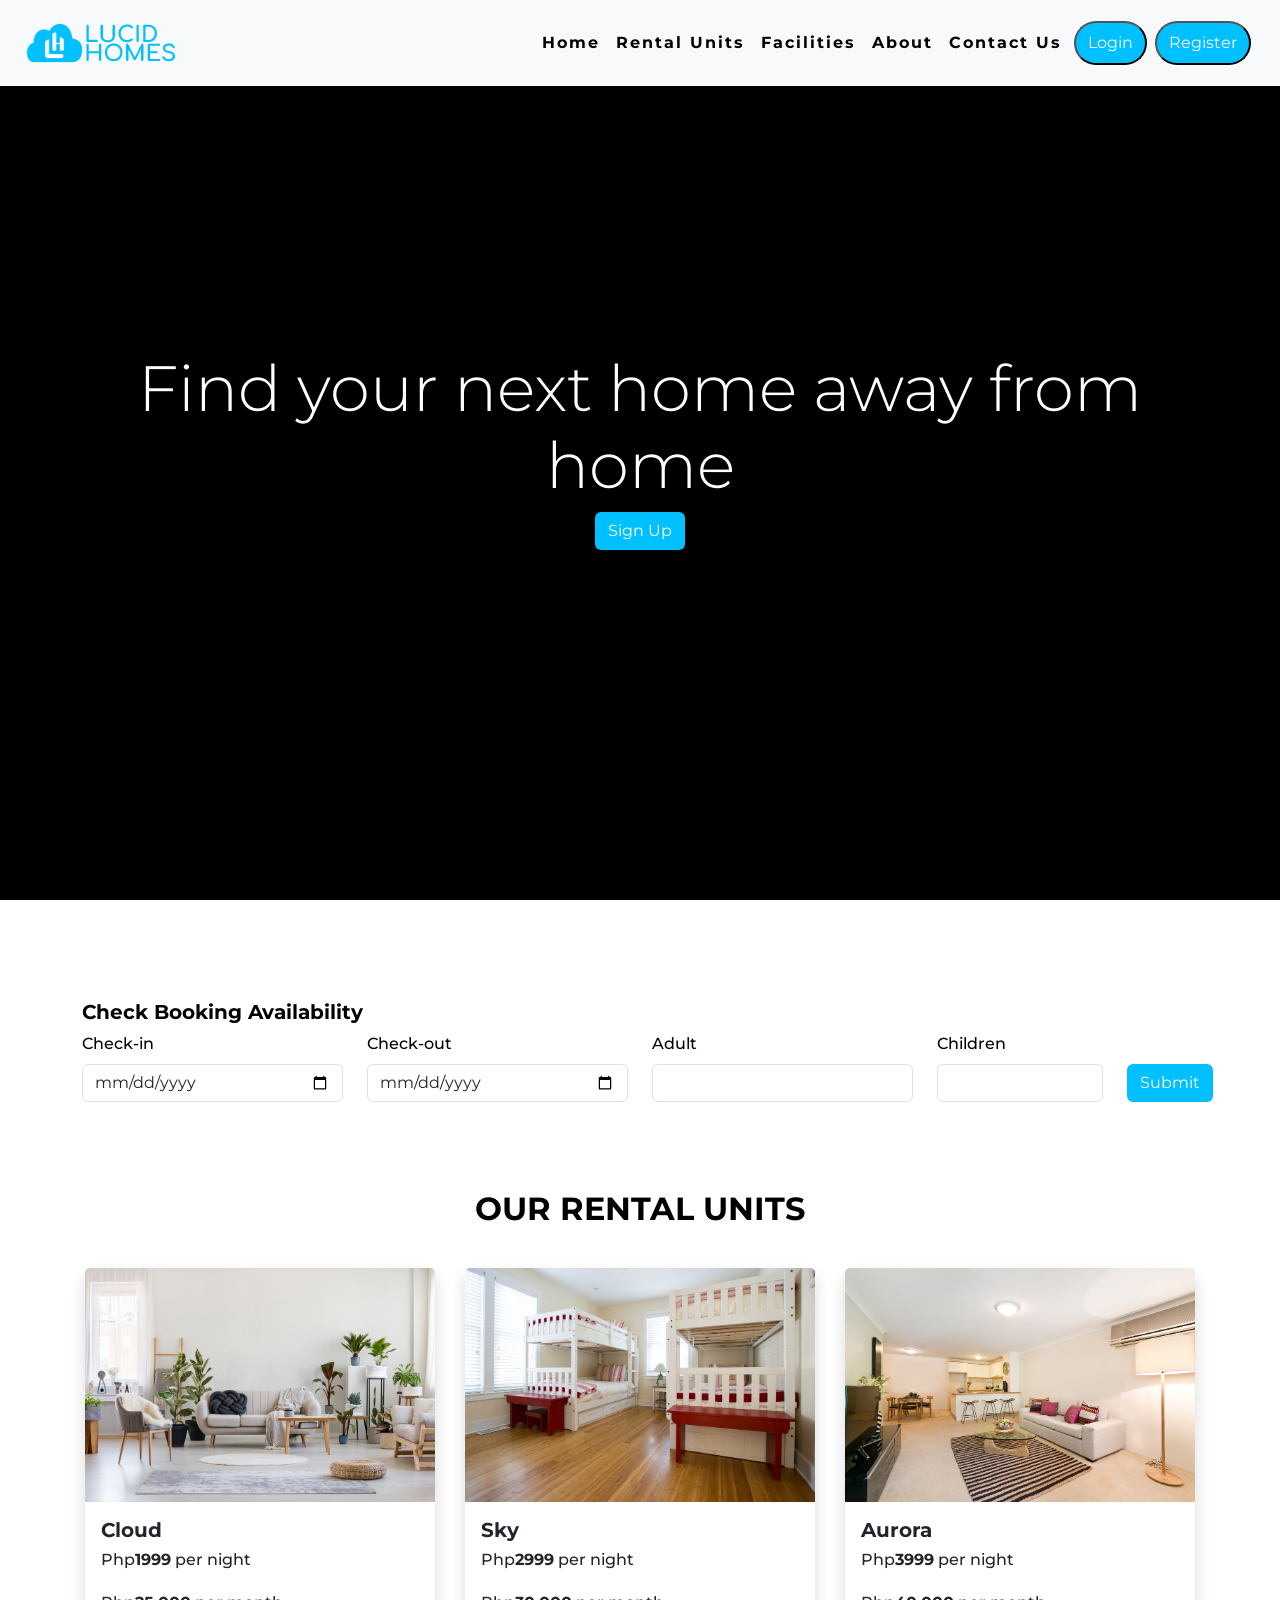
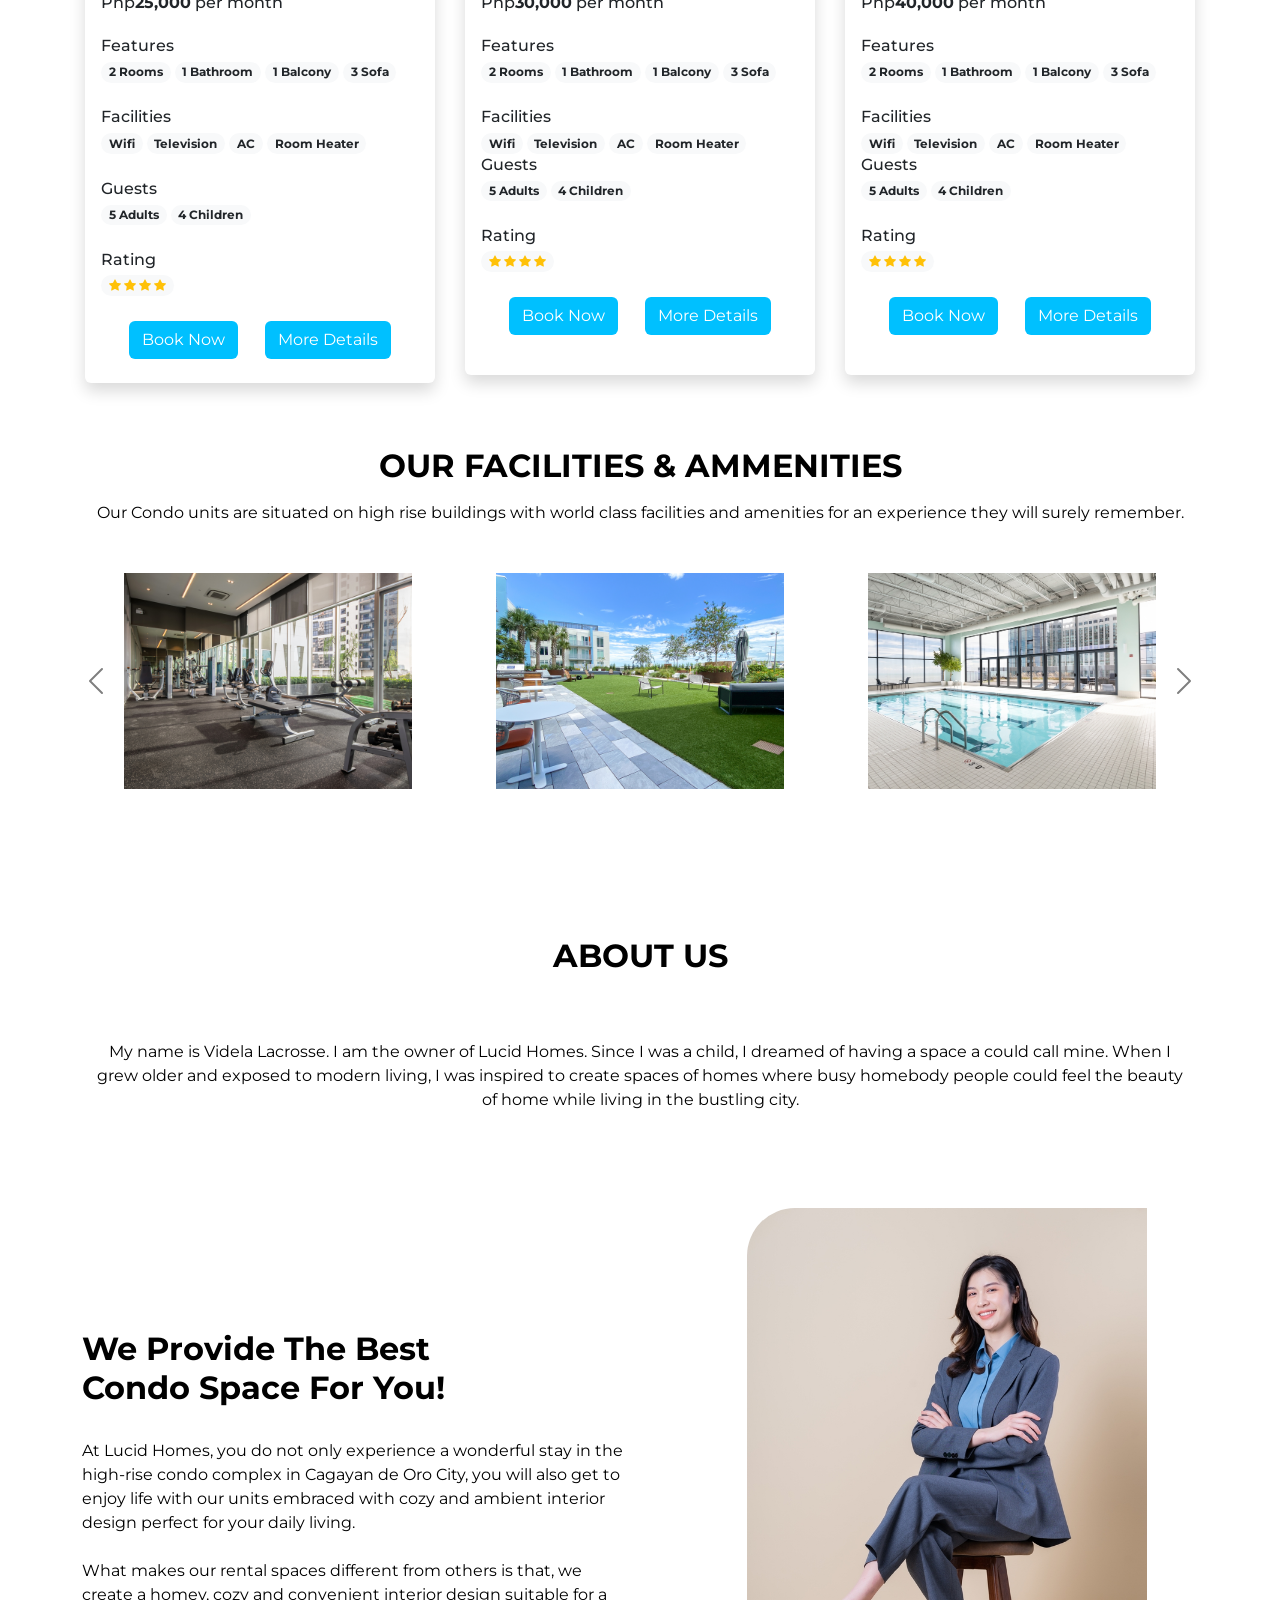
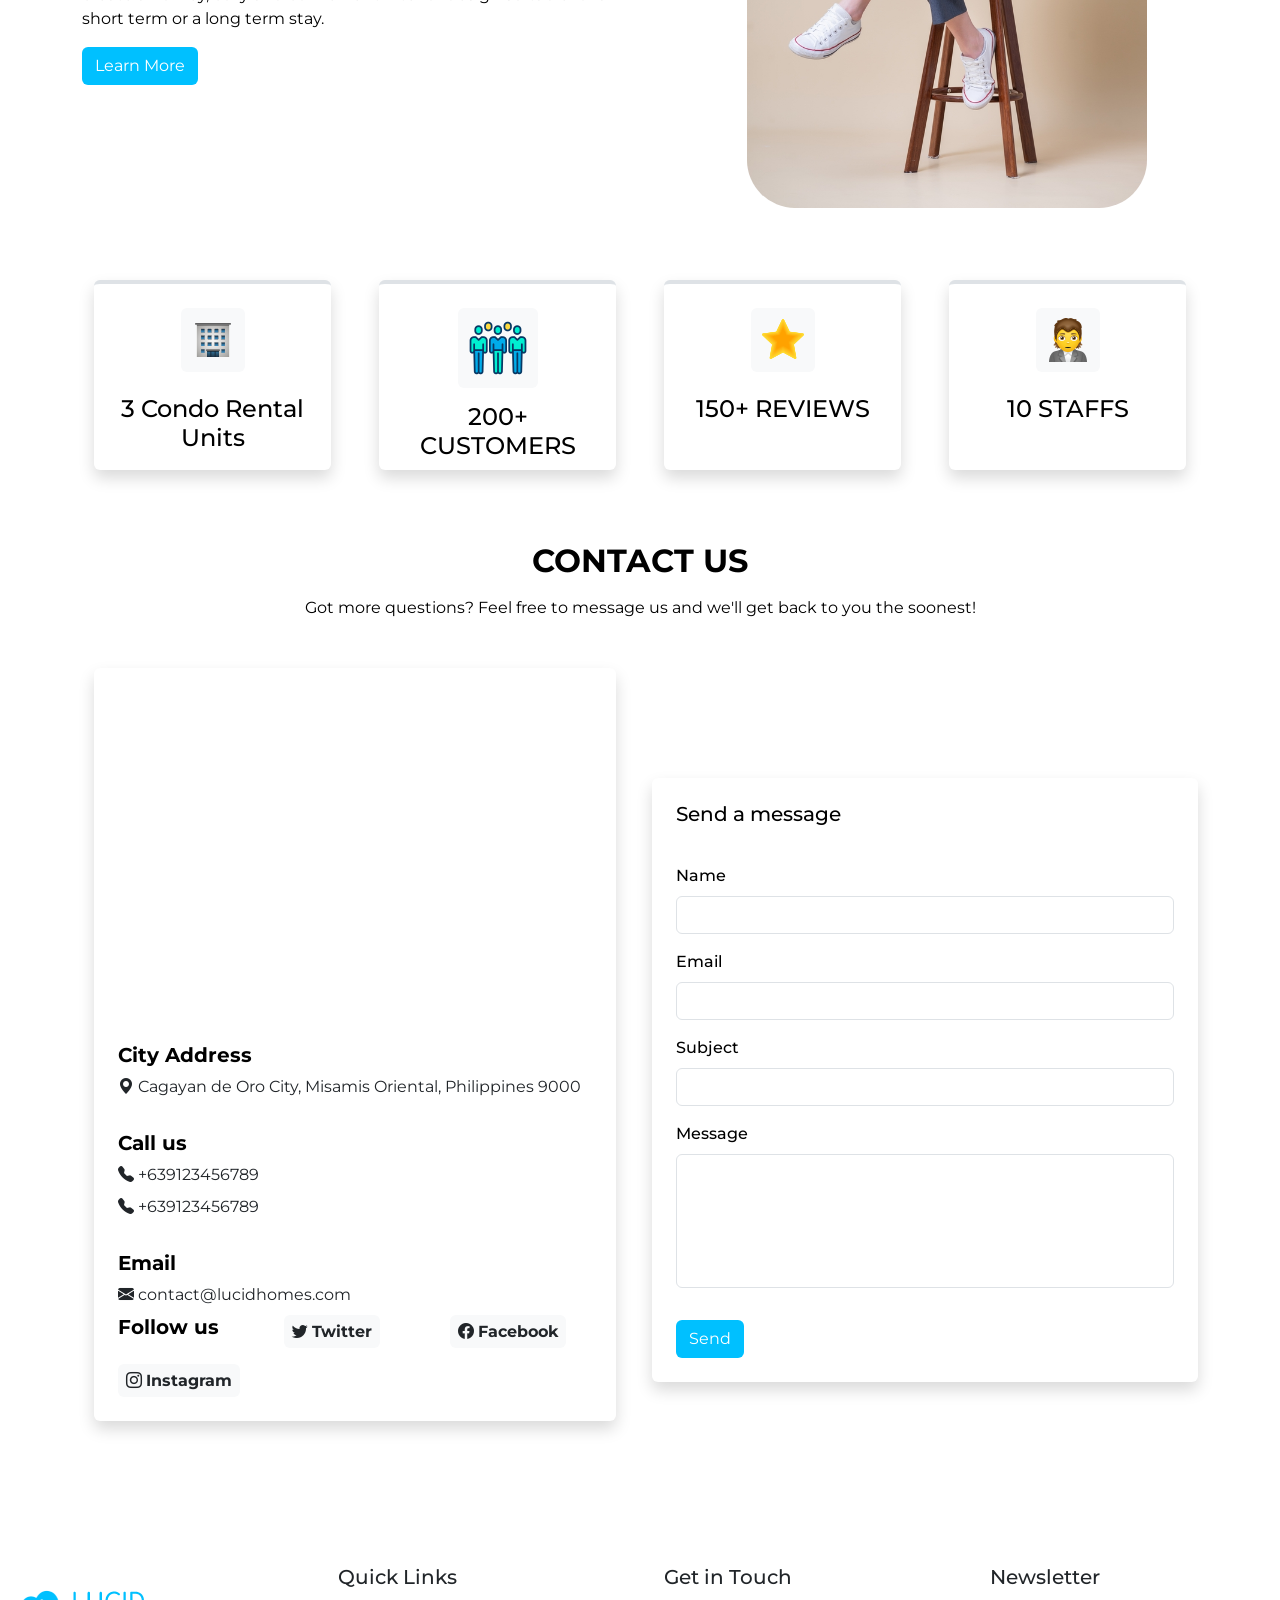
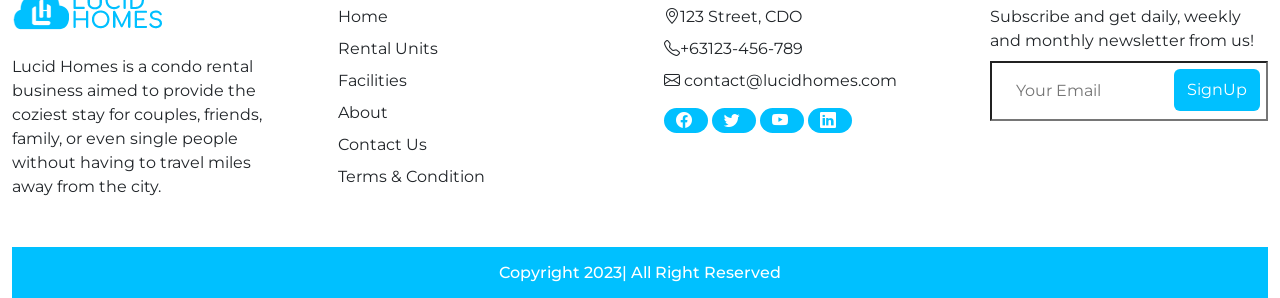
==== commit 2dfea977: "initial commit" ====
--- a/index.html
+++ b/index.html
@@ -79,8 +79,8 @@
               </div>
               <div class="mb-3">
                 <div class=" mb-4">
-                  <label class="form-label">Username</label>
-                  <input type="name" name="Uname" class="form-control shadow-none" id="username" required />
+                  <label class="form-label">Email</label>
+                  <input type="name" name="Email" class="form-control shadow-none" id="username" required />
 
                 </div>
                 <div class=" mb-4">
@@ -101,7 +101,7 @@
                   </div>
                 </div>
                 <input type="button" class="btn  btn-block mb-4 w-75 mx-5" id="btn-submit" value="Login"
-                  onclick="myFunction()">
+                  onclick="onLogin()">
 
                 <div class="text-center">
                   <p>Not a member? <a href="register.html" class="link">Register</a></p>
@@ -130,7 +130,7 @@
       aria-labelledby="staticBackdropLabel" aria-hidden="true">
       <div class="modal-dialog modal-lg">
         <div class="modal-content">
-          <form id="register-form">
+          <form name="regform" method="post">
             <div class="modal-header text-white">
               <h5 class="modal-title d-flex align-items-center">
                 <i class="bi bi-person-lines-fill fs-3 me-2">Create An Account</i>
@@ -147,41 +147,41 @@
               <div class="container-fluid">
                 <div class="row">
                   <div class="col-md-6 ps-0 mb-3">
-                    <label class="form-label">Name</label>
-                    <input type="text" class="form-control shadow-none" id="name" required />
+                    <label for="name">Name</label>
+                    <input type="text" class="form-control shadow-none" id="name" name="name">
                   </div>
                   <div class="col-md-6 p-0">
-                    <label class="form-label">Email</label>
-                    <input type="email" class="form-control shadow-none" id="email" required />
+                    <label for="email">Email</label>
+                    <input type="email" class="form-control shadow-none" id="email" name="email">
                   </div>
 
                   <div class="col-md-6 ps-0 mb-3">
-                    <label class="form-label">Phone Number</label>
-                    <input type="number" class="form-control shadow-none" id="pnumber" required />
+                    <label for="pnum">Phone Number</label>
+                    <input type="number" class="form-control shadow-none" id="pnum" name="pnum">
                   </div>
                   <div class="col-md-6 p-0">
-                    <label class="form-label">Picture</label>
-                    <input type="file" class="form-control shadow-none" id="pic">
+                    <label for="pic">Picture</label>
+                    <input type="file" class="form-control shadow-none" id="pic" name="pic">
                   </div>
                   <div class="col-md-12 p-0">
-                    <label class="form-label">Address</label>
-                    <textarea class="form-control shadow-none" id="address" rows="1"></textarea>
+                    <label for="add">Address</label>
+                    <textarea class="form-control shadow-none" id="address" rows="1" name="add"></textarea>
                   </div>
                   <div class="col-md-6 ps-0 mb-3">
-                    <label class="form-label">Pin Code</label>
-                    <input type="number" class="form-control shadow-none" id="pcode">
+                    <label for="pcode">Pin Code</label>
+                    <input type="number" class="form-control shadow-none" id="pcode" name="pcode">
                   </div>
                   <div class="col-md-6 p-0">
-                    <label class="form-label">Date of Birth</label>
-                    <input type="text" class="form-control shadow-none" id="birth">
+                    <label for="birth">Date of Birth</label>
+                    <input type="text" class="form-control shadow-none" id="birth" name="birth">
                   </div>
                   <div class="col-md-6 ps-0 mb-3">
-                    <label class="form-label">Password</label>
-                    <input type="password" class="form-control shadow-none" id="pass">
+                    <label for="pass">Password</label>
+                    <input type="password" class="form-control shadow-none" id="pass" name="pass">
                   </div>
                   <div class="col-md-6 p-0">
-                    <label class="form-label">Confirm Password</label>
-                    <input type="password" class="form-control shadow-none" id="cpass">
+                    <label for="cpass">Confirm Password</label>
+                    <input type="password" class="form-control shadow-none" id="cpass" name="cpass">
                   </div>
                 </div>
               </div>
@@ -192,8 +192,9 @@
                 </label>
               </div>
 
-              <div class="submit-button d-flex justify-content-center mx-4 mb-3 mb-lg-4">
-                <button class="btn">Register</button>
+              <div class=" d-flex justify-content-center mx-4 mb-3 mb-lg-4">
+                <input type="button" class="btn  btn-block mb-4 w-75 mx-5" id="btn-submit" value="Login"
+                  onclick="onSubmit()">
               </div>
           </form>
         </div>
@@ -1141,26 +1142,7 @@
       </div>
     </div>
   </main>
-  <div class=" mb-4">
-    <label class="form-label">Password</label>
-    <input type="password" name="Pass" class="form-control shadow-none" id="password" required />
-
-  </div>
-  <input type="button" class="btn  btn-block mb-4 w-75 mx-5" id="btn-submit" value="Login" onclick="myFunction()">
-
-  <script>
-    function myFunction() {
-      let un = document.forms["myForm"]["Uname"].value;
-      let pw = document.forms["myForm"]["Pass"].value;
-
-      if (un == "burnik123" && pw == "12345") {
-        window.location.href = "welcome.html";
-      }
-      else {
-        alert("Invalid Username and Password");
-      }
-    }
-  </script>
+
 
   <script src="index.js"></script>
   <script src="https://cdn.jsdelivr.net/npm/bootstrap@5.0.2/dist/js/bootstrap.bundle.min.js"
